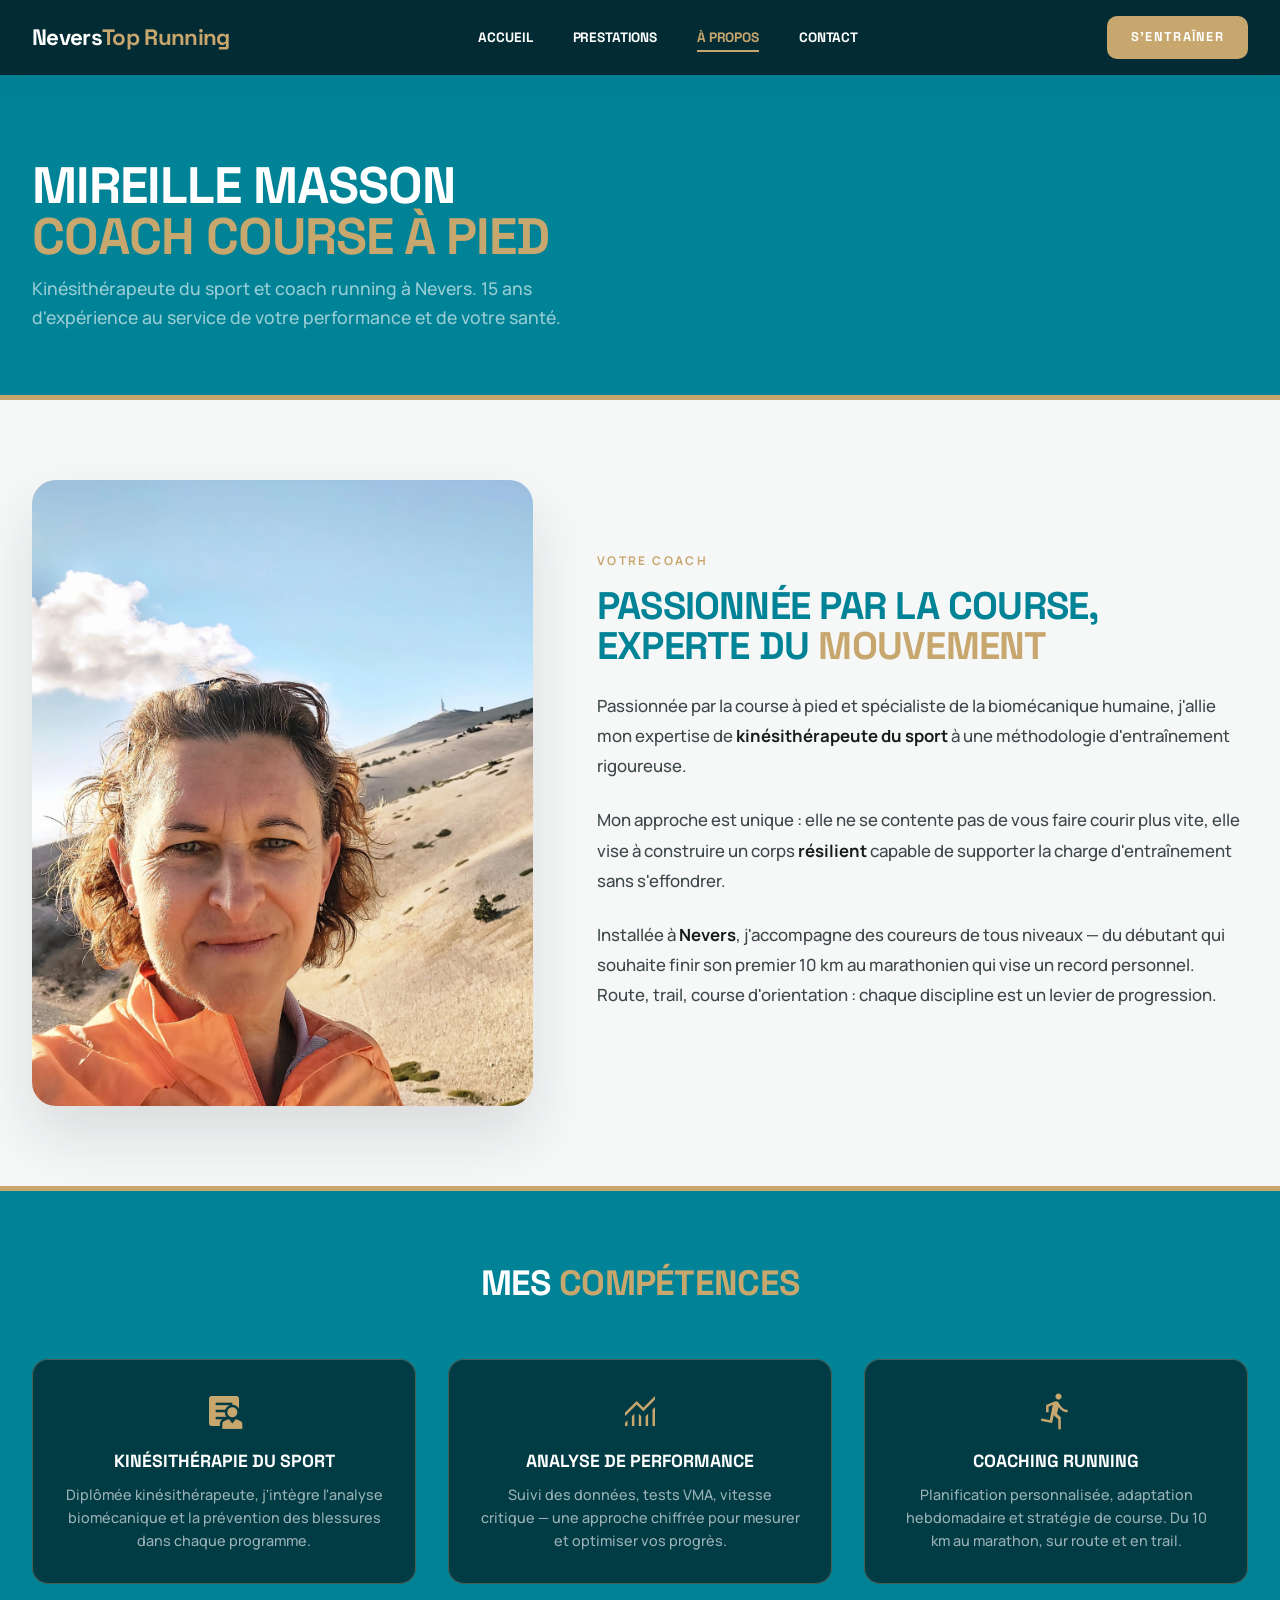
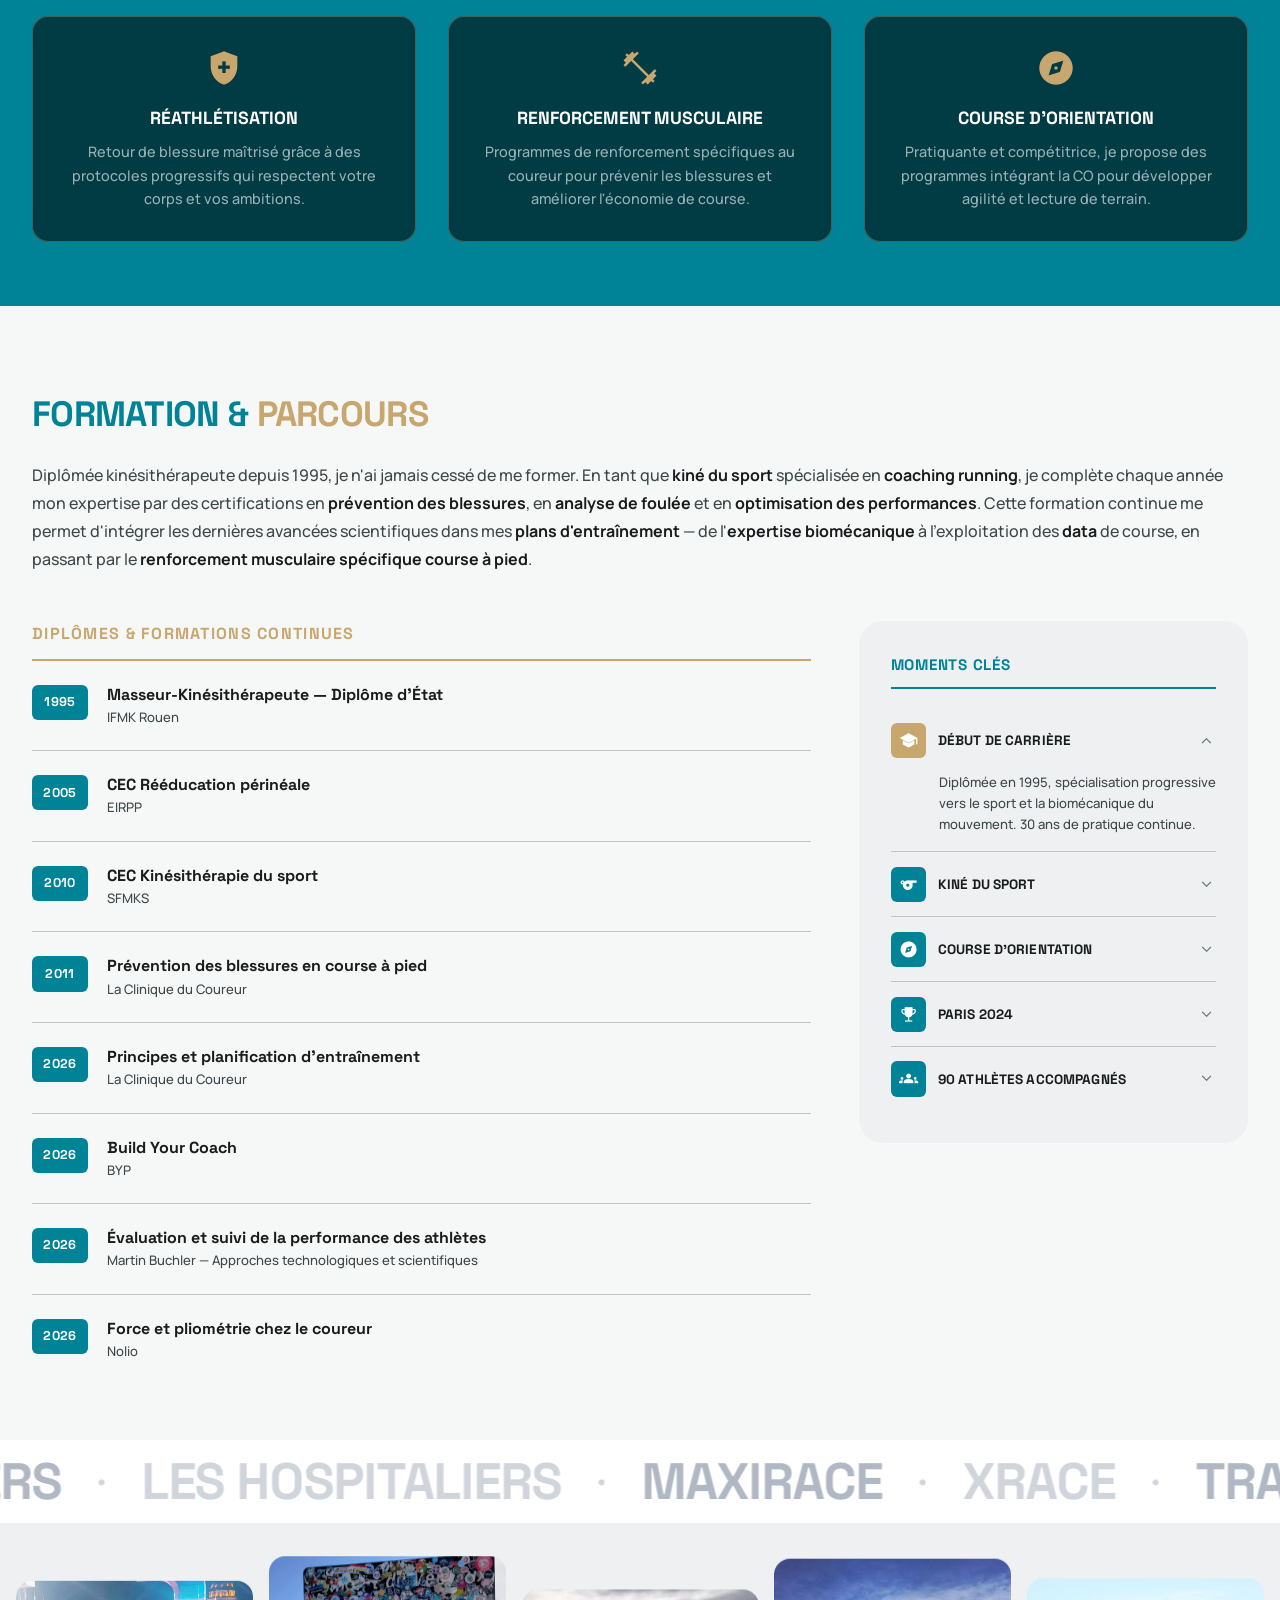
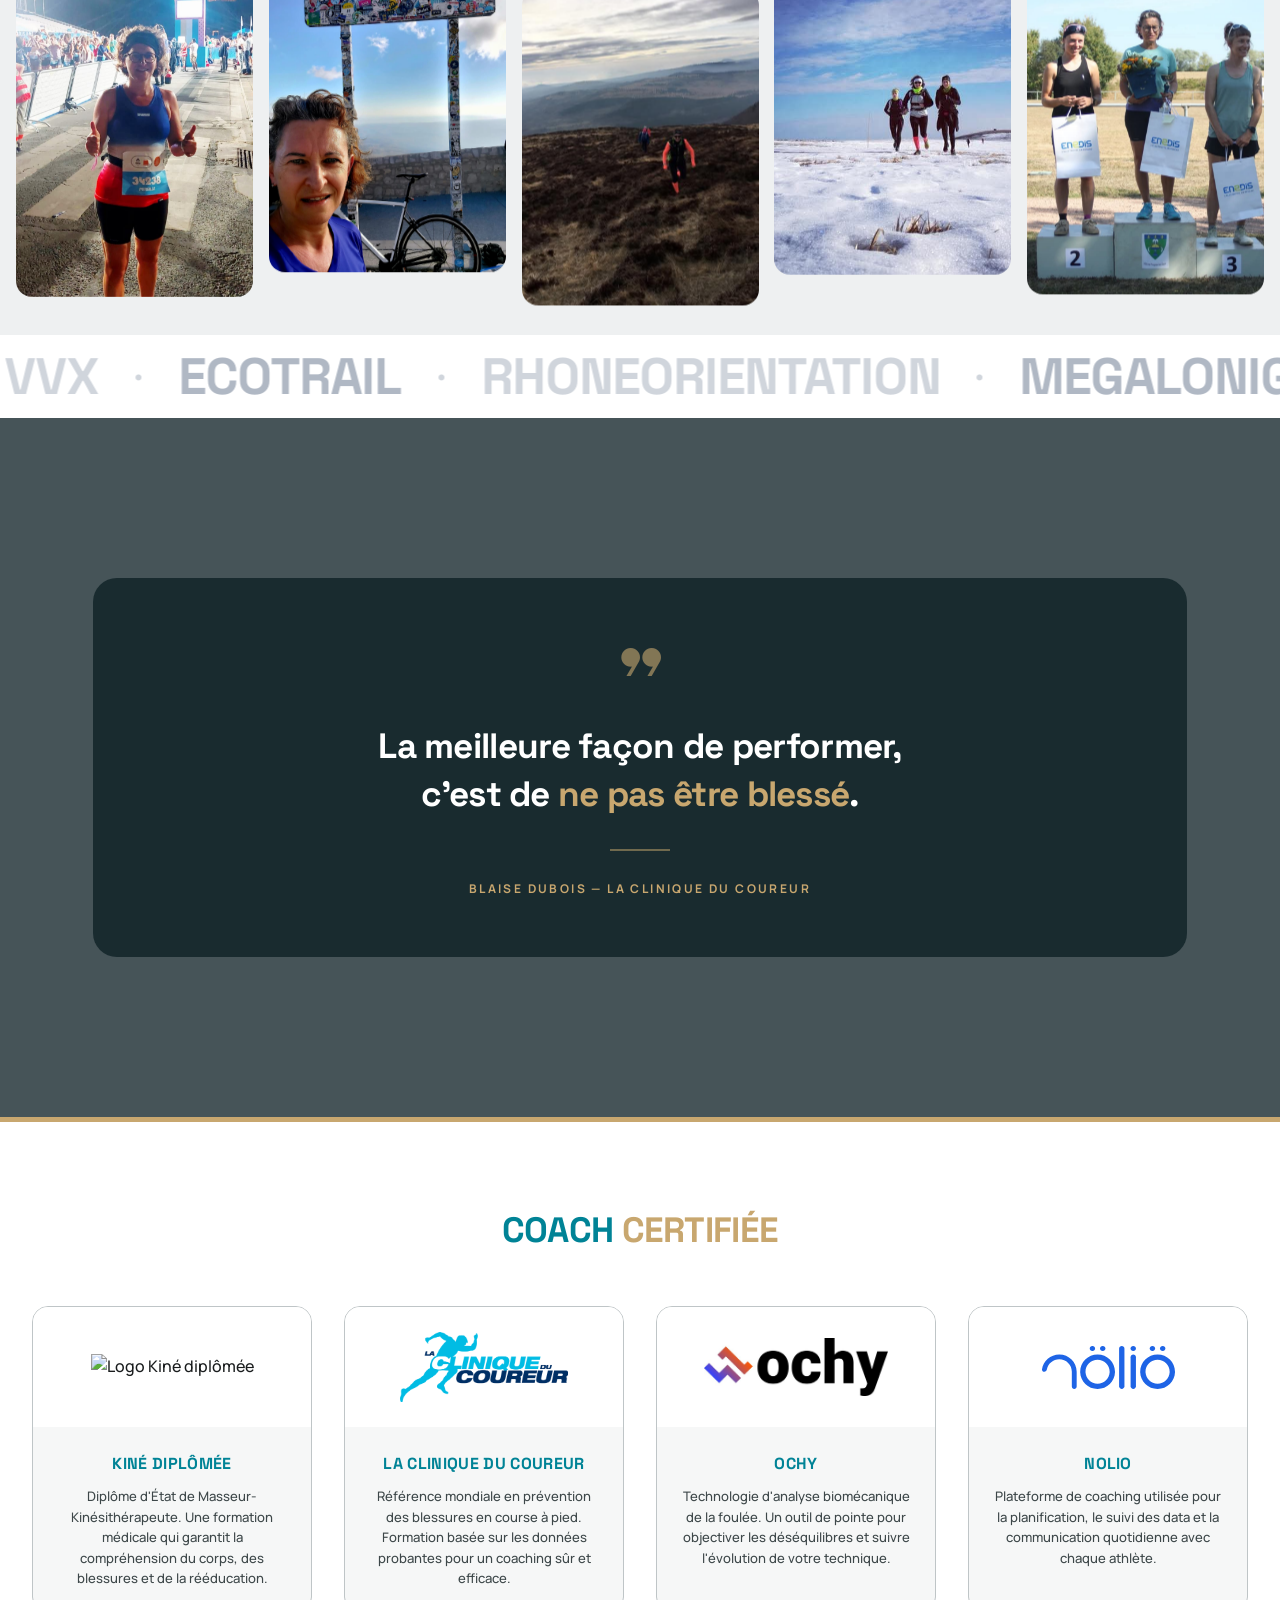
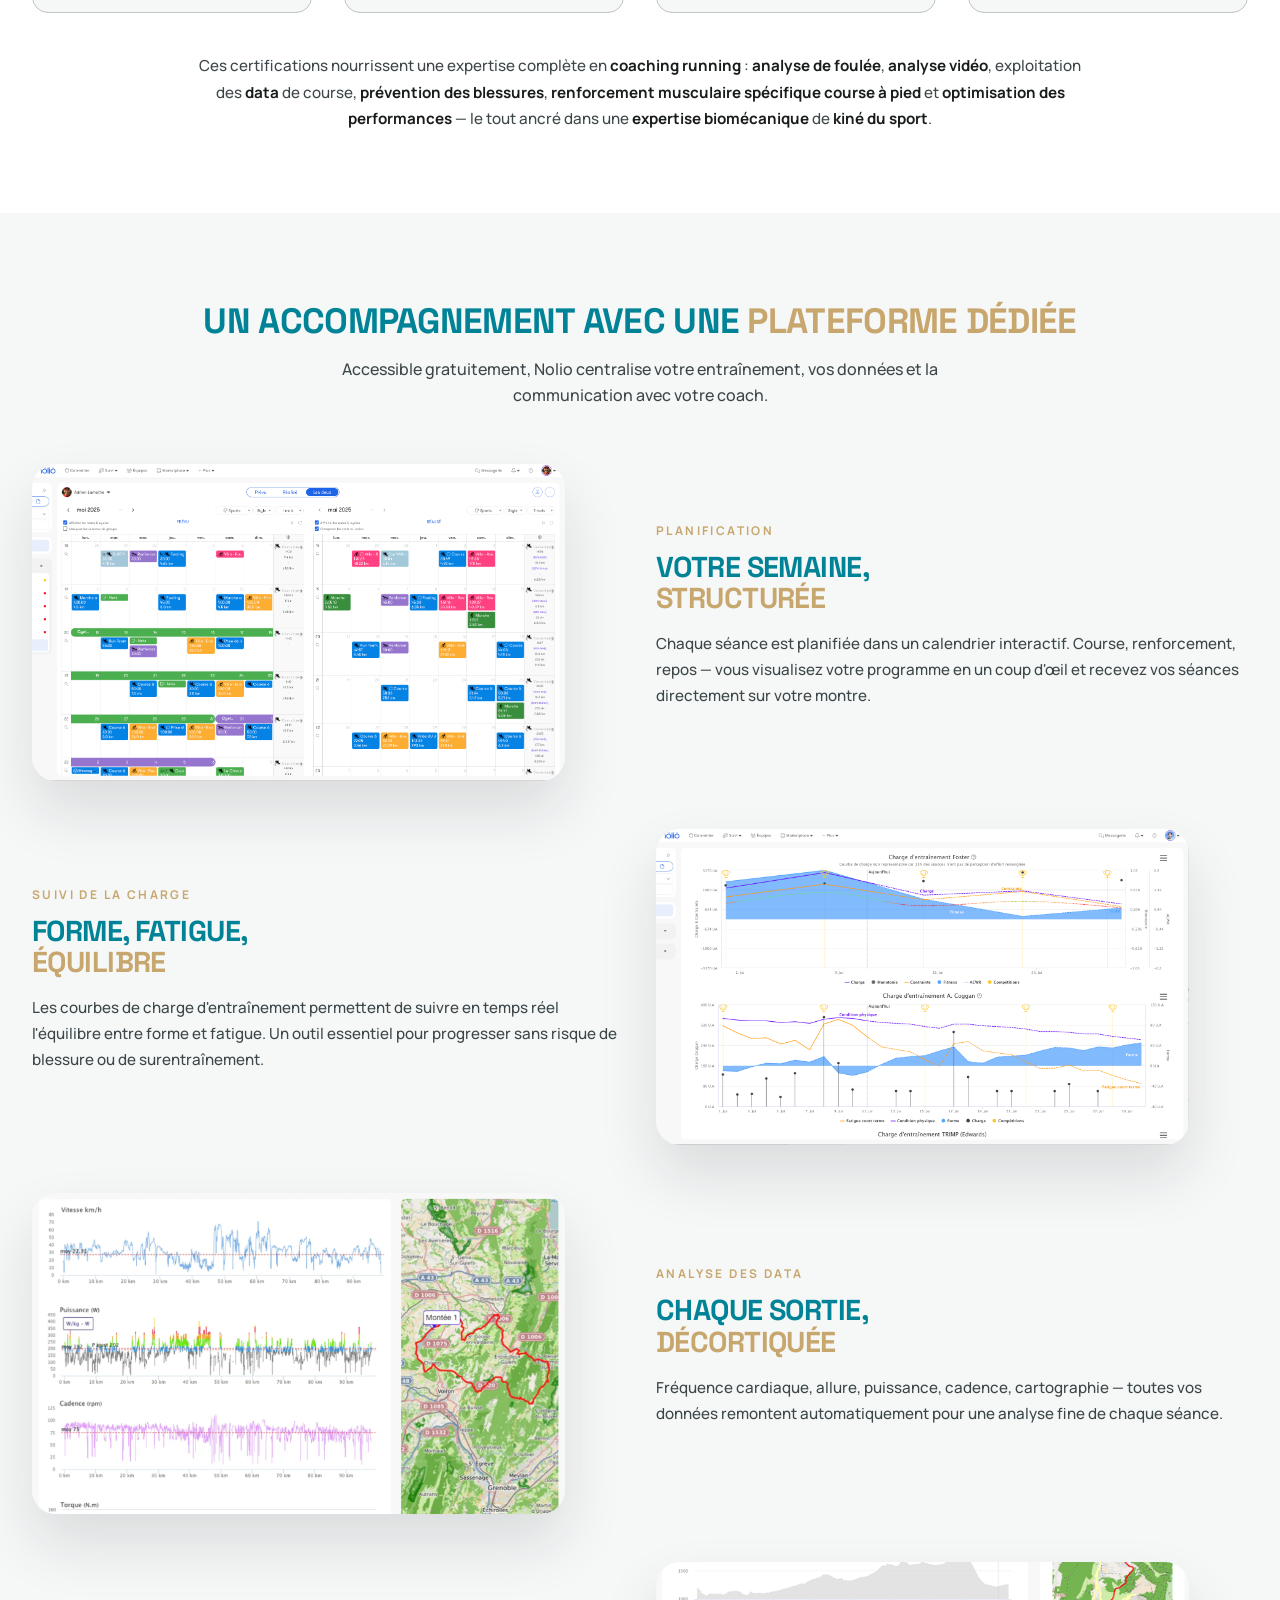
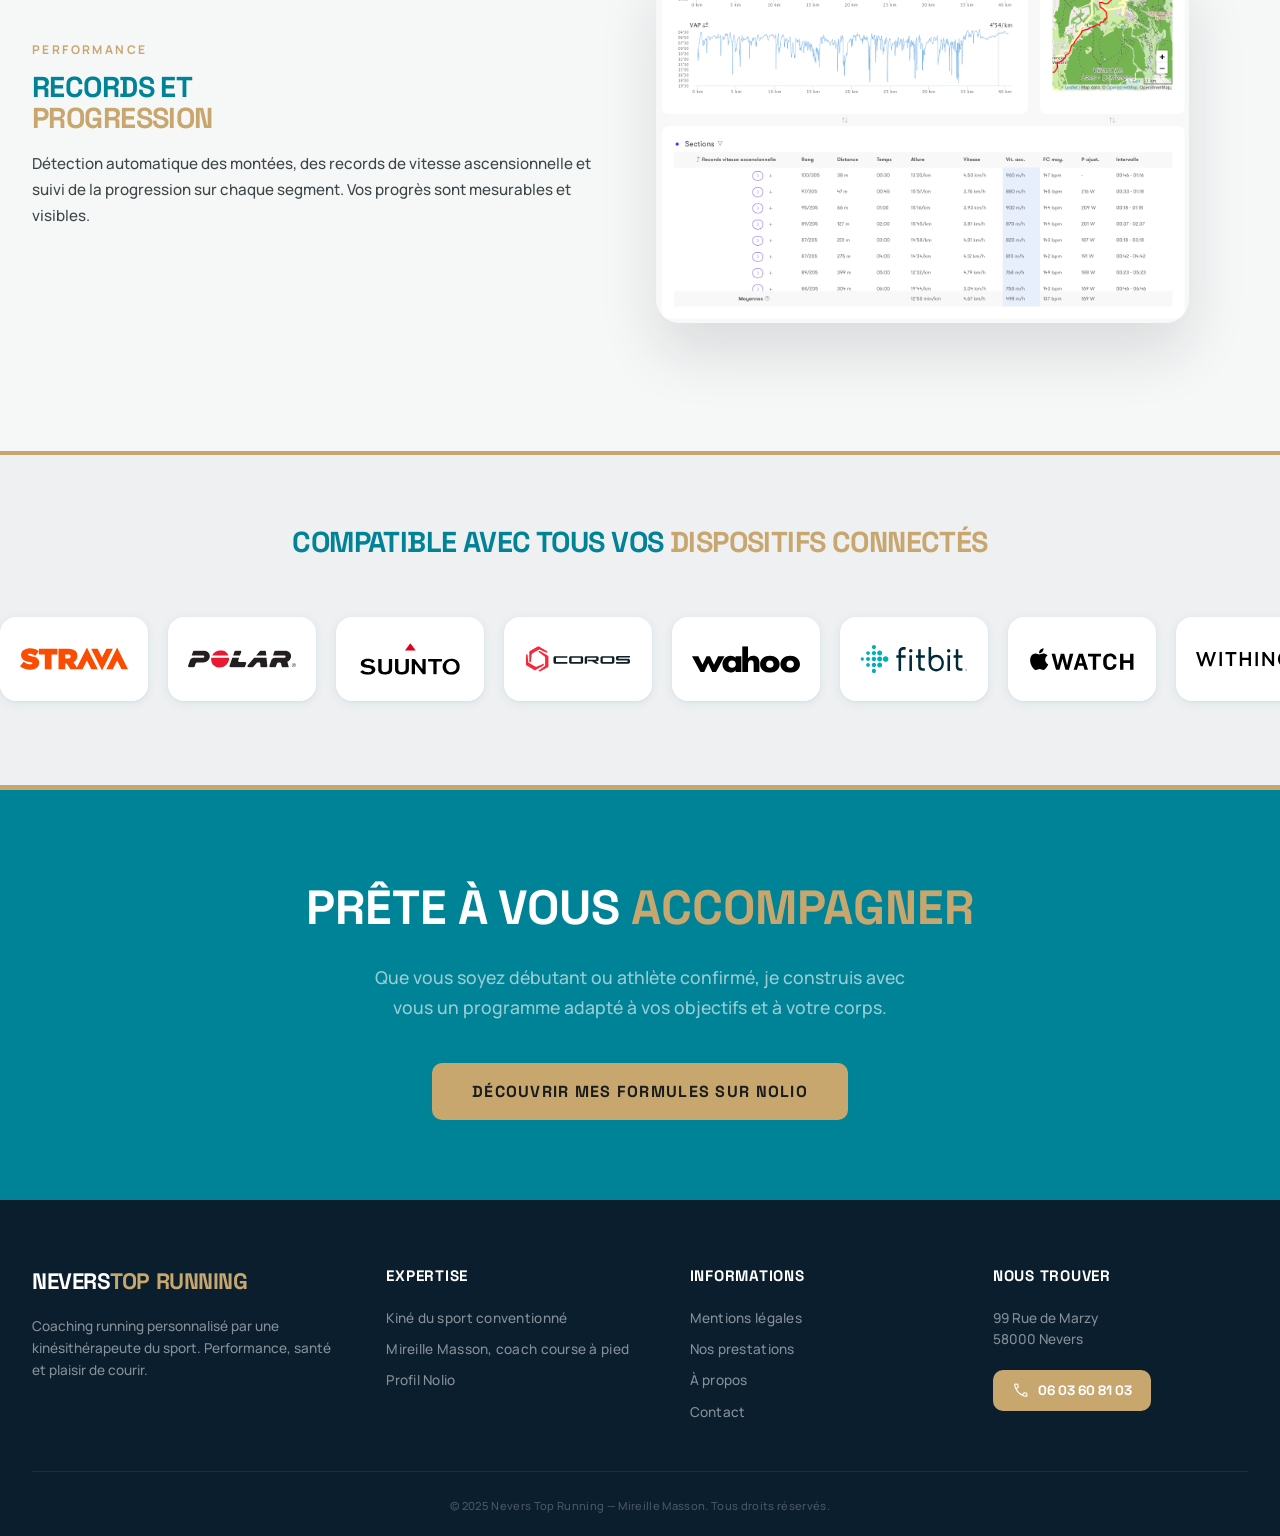
==== coach-running.html @ 87dde89a "Adding basics files & assets First commit. Adding basic files & assets" ====
<!DOCTYPE html>
<html lang="fr">

<head>
  <meta charset="utf-8">
  <meta name="viewport" content="width=device-width, initial-scale=1.0">
  <title>Mireille Masson — Coach Course à Pied & Kiné du Sport à Nevers</title>
  <meta name="description"
    content="Découvrez le parcours de Mireille Masson, kinésithérapeute du sport et coach running à Nevers. 15 ans d'expérience au service de vos objectifs.">
  <meta name="robots" content="index, follow">

  <!-- Feuilles de style -->
  <link rel="stylesheet" href="assets/css/fonts.css">
  <link rel="stylesheet" href="assets/css/main.css">
  <link rel="stylesheet" href="assets/css/coach.css">
</head>

<body>

  <!-- Nav -->
  <nav class="nav">
    <div class="nav__inner">
      <a href="index.html" class="nav__logo">Nevers<span class="nav__logo-accent">Top&nbsp;Running</span></a>
      <div class="nav__links">
        <a href="index.html" class="nav__link">Accueil</a>
        <a href="index.html#prestations" class="nav__link">Prestations</a>
        <a href="coach-running.html" class="nav__link active" style="color:var(--tertiary);">À Propos</a>
        <a href="index.html#contact" class="nav__link">Contact</a>
      </div>
      <div style="display:flex;">
        <a href="https://www.nolio.io/coach/masson.mireille40@gmail.com/" target="_blank" rel="noopener"
          class="nav__cta">S'entraîner</a>
      </div>
    </div>
  </nav>

  <!-- Page Hero -->
  <section class="page-hero">
    <div class="page-hero__bg"></div>
    <div class="container" style="position:relative;z-index:2;">
      <h1 class="page-hero__title">Mireille Masson<br><span>Coach course à pied</span></h1>
      <p class="page-hero__subtitle">Kinésithérapeute du sport et coach running à Nevers. 15 ans d'expérience au service
        de votre performance et de votre santé.</p>
    </div>
  </section>

  <!-- Coach Intro -->
  <section class="coach-intro">
    <div class="container">
      <div class="coach-intro__grid">
        <div class="coach-intro__img">
          <img src="assets/img/photos/mireille_masson.jpeg" alt="Mireille Masson, coach course à pied">
        </div>
        <div>
          <span class="coach-intro__label">Votre coach</span>
          <h2 class="coach-intro__title">Passionnée par la course,<br>experte du <span>mouvement</span></h2>
          <p class="coach-intro__text">Passionnée par la course à pied et spécialiste de la biomécanique humaine,
            j'allie mon expertise de <strong>kinésithérapeute du sport</strong> à une méthodologie d'entraînement
            rigoureuse.</p>
          <p class="coach-intro__text">Mon approche est unique : elle ne se contente pas de vous faire courir plus vite,
            elle vise à construire un corps <strong>résilient</strong> capable de supporter la charge d'entraînement
            sans s'effondrer.</p>
          <p class="coach-intro__text">Installée à <strong>Nevers</strong>, j'accompagne des coureurs de tous niveaux —
            du débutant qui souhaite finir son premier 10 km au marathonien qui vise un record personnel. Route, trail,
            course d'orientation : chaque discipline est un levier de progression.</p>
        </div>
      </div>
    </div>
  </section>

  <!-- Skills -->
  <section class="skills">
    <div class="skills__bg"></div>
    <div class="container" style="position:relative;z-index:2;">
      <h2 class="skills__title">Mes <span>compétences</span></h2>
      <div class="skills__grid">
        <div class="skill-card">
          <span class="material-symbols-outlined filled">clinical_notes</span>
          <h3 class="skill-card__title">Kinésithérapie du sport</h3>
          <p class="skill-card__desc">Diplômée kinésithérapeute, j'intègre l'analyse biomécanique et la prévention des
            blessures dans chaque programme.</p>
        </div>
        <div class="skill-card">
          <span class="material-symbols-outlined filled">monitoring</span>
          <h3 class="skill-card__title">Analyse de performance</h3>
          <p class="skill-card__desc">Suivi des données, tests VMA, vitesse critique — une approche chiffrée pour
            mesurer et optimiser vos progrès.</p>
        </div>
        <div class="skill-card">
          <span class="material-symbols-outlined filled">directions_run</span>
          <h3 class="skill-card__title">Coaching running</h3>
          <p class="skill-card__desc">Planification personnalisée, adaptation hebdomadaire et stratégie de course. Du 10
            km au marathon, sur route et en trail.</p>
        </div>
        <div class="skill-card">
          <span class="material-symbols-outlined filled">health_and_safety</span>
          <h3 class="skill-card__title">Réathlétisation</h3>
          <p class="skill-card__desc">Retour de blessure maîtrisé grâce à des protocoles progressifs qui respectent
            votre corps et vos ambitions.</p>
        </div>
        <div class="skill-card">
          <span class="material-symbols-outlined filled">fitness_center</span>
          <h3 class="skill-card__title">Renforcement musculaire</h3>
          <p class="skill-card__desc">Programmes de renforcement spécifiques au coureur pour prévenir les blessures et
            améliorer l'économie de course.</p>
        </div>
        <div class="skill-card">
          <span class="material-symbols-outlined filled">explore</span>
          <h3 class="skill-card__title">Course d'orientation</h3>
          <p class="skill-card__desc">Pratiquante et compétitrice, je propose des programmes intégrant la CO pour
            développer agilité et lecture de terrain.</p>
        </div>
      </div>
    </div>
  </section>

  <!-- Formations & Parcours -->
  <section class="formations">
    <div class="container">
      <div class="formations__header">
        <h2 class="formations__title">Formation & <span>parcours</span></h2>
        <p style="font-size:1rem;color:var(--on-surface-variant);line-height:1.75;margin-top:1.2rem;">Diplômée
          kinésithérapeute depuis 1995, je n'ai jamais cessé de me former. En tant que <strong
            style="color:var(--on-surface);">kiné du sport</strong> spécialisée en <strong
            style="color:var(--on-surface);">coaching running</strong>, je complète chaque année mon expertise par des
          certifications en <strong style="color:var(--on-surface);">prévention des blessures</strong>, en <strong
            style="color:var(--on-surface);">analyse de foulée</strong> et en <strong
            style="color:var(--on-surface);">optimisation des performances</strong>. Cette formation continue me permet
          d'intégrer les dernières avancées scientifiques dans mes <strong style="color:var(--on-surface);">plans
            d'entraînement</strong> — de l'<strong style="color:var(--on-surface);">expertise biomécanique</strong> à
          l'exploitation des <strong style="color:var(--on-surface);">data</strong> de course, en passant par le <strong
            style="color:var(--on-surface);">renforcement musculaire spécifique course à pied</strong>.</p>
      </div>
      <div class="formations__grid">
        <!-- Col gauche: Diplômes (2/3) -->
        <div>
          <h3 class="formations__col-title">Diplômes & Formations continues</h3>

          <div class="formation-item">
            <div class="formation-year">1995</div>
            <div class="formation-body">
              <h3>Masseur-Kinésithérapeute — Diplôme d'État</h3>
              <p>IFMK Rouen</p>
            </div>
          </div>

          <div class="formation-item">
            <div class="formation-year">2005</div>
            <div class="formation-body">
              <h3>CEC Rééducation périnéale</h3>
              <p>EIRPP</p>
            </div>
          </div>

          <div class="formation-item">
            <div class="formation-year">2010</div>
            <div class="formation-body">
              <h3>CEC Kinésithérapie du sport</h3>
              <p>SFMKS</p>
            </div>
          </div>

          <div class="formation-item">
            <div class="formation-year">2011</div>
            <div class="formation-body">
              <h3>Prévention des blessures en course à pied</h3>
              <p>La Clinique du Coureur</p>
            </div>
          </div>

          <div class="formation-item">
            <div class="formation-year">2026</div>
            <div class="formation-body">
              <h3>Principes et planification d'entraînement</h3>
              <p>La Clinique du Coureur</p>
            </div>
          </div>

          <div class="formation-item">
            <div class="formation-year">2026</div>
            <div class="formation-body">
              <h3>Build Your Coach</h3>
              <p>BYP</p>
            </div>
          </div>

          <div class="formation-item">
            <div class="formation-year">2026</div>
            <div class="formation-body">
              <h3>Évaluation et suivi de la performance des athlètes</h3>
              <p>Martin Buchler — Approches technologiques et scientifiques</p>
            </div>
          </div>

          <div class="formation-item">
            <div class="formation-year">2026</div>
            <div class="formation-body">
              <h3>Force et pliométrie chez le coureur</h3>
              <p>Nolio</p>
            </div>
          </div>
        </div>

        <!-- Col droite: Moments clés (1/3) -->
        <div class="moments-sidebar">
          <h3 class="moments-sidebar__title">Moments clés</h3>

          <div class="moment-item open">
            <button class="moment-header" onclick="toggleMoment(this)">
              <div class="moment-icon"><span class="material-symbols-outlined filled">school</span></div>
              <span class="moment-title">Début de carrière</span>
              <span class="material-symbols-outlined moment-arrow">expand_more</span>
            </button>
            <div class="moment-body">
              <div class="moment-body__inner">Diplômée en 1995, spécialisation progressive vers le sport et la
                biomécanique du mouvement. 30 ans de pratique continue.</div>
            </div>
          </div>

          <div class="moment-item">
            <button class="moment-header" onclick="toggleMoment(this)">
              <div class="moment-icon"><span class="material-symbols-outlined filled">sports</span></div>
              <span class="moment-title">Kiné du sport</span>
              <span class="material-symbols-outlined moment-arrow">expand_more</span>
            </button>
            <div class="moment-body">
              <div class="moment-body__inner">Spécialisation en 2010. Prise en charge de sportifs amateurs et confirmés,
                blessures et préparation physique.</div>
            </div>
          </div>

          <div class="moment-item">
            <button class="moment-header" onclick="toggleMoment(this)">
              <div class="moment-icon"><span class="material-symbols-outlined filled">explore</span></div>
              <span class="moment-title">Course d'orientation</span>
              <span class="material-symbols-outlined moment-arrow">expand_more</span>
            </button>
            <div class="moment-body">
              <div class="moment-body__inner">Compétitrice régulière en CO, une discipline qui enrichit le coaching par
                la navigation et la diversité des terrains.</div>
            </div>
          </div>

          <div class="moment-item">
            <button class="moment-header" onclick="toggleMoment(this)">
              <div class="moment-icon"><span class="material-symbols-outlined filled">emoji_events</span></div>
              <span class="moment-title">Paris 2024</span>
              <span class="material-symbols-outlined moment-arrow">expand_more</span>
            </button>
            <div class="moment-body">
              <div class="moment-body__inner">Participante au Marathon Pour Tous lors des Jeux Olympiques de Paris 2024.
                Une expérience sportive et humaine unique.</div>
            </div>
          </div>

          <div class="moment-item">
            <button class="moment-header" onclick="toggleMoment(this)">
              <div class="moment-icon"><span class="material-symbols-outlined filled">groups</span></div>
              <span class="moment-title">90 athlètes accompagnés</span>
              <span class="material-symbols-outlined moment-arrow">expand_more</span>
            </button>
            <div class="moment-body">
              <div class="moment-body__inner">Du débutant au compétiteur, sur route, trail et CO — un suivi
                individualisé via la plateforme Nolio.</div>
            </div>
          </div>
        </div>
      </div>
    </div>
  </section>

  <!-- Scroll Marquee 1 (right to left) -->
  <section class="marquee-coach">
    <div class="marquee-coach__track" id="coachMarqueeRTL">
      <span class="marquee-coach__word marquee-coach__word--a">La Solitaire des Templiers</span>
      <span class="marquee-coach__dot">•</span>
      <span class="marquee-coach__word marquee-coach__word--b">Les Hospitaliers</span>
      <span class="marquee-coach__dot">•</span>
      <span class="marquee-coach__word marquee-coach__word--a">MaxiRace</span>
      <span class="marquee-coach__dot">•</span>
      <span class="marquee-coach__word marquee-coach__word--b">Xrace</span>
      <span class="marquee-coach__dot">•</span>
      <span class="marquee-coach__word marquee-coach__word--a">Trail du Sancy</span>
      <span class="marquee-coach__dot">•</span>
      <span class="marquee-coach__word marquee-coach__word--b">Semi du Ventoux</span>
      <span class="marquee-coach__dot">•</span>
    </div>
  </section>

  <!-- Gallery strip -->
  <section class="coach-gallery-strip">
    <div class="coach-gallery-strip__row" id="coachGalleryStrip">
      <div class="coach-gallery-strip__item" data-float-speed="-0.08"><img src="" alt="Photo coaching" loading="lazy">
      </div>
      <div class="coach-gallery-strip__item" data-float-speed="0.12"><img src="" alt="Photo coaching" loading="lazy">
      </div>
      <div class="coach-gallery-strip__item" data-float-speed="-0.15"><img src="" alt="Photo coaching" loading="lazy">
      </div>
      <div class="coach-gallery-strip__item" data-float-speed="0.1"><img src="" alt="Photo coaching" loading="lazy">
      </div>
      <div class="coach-gallery-strip__item" data-float-speed="-0.06"><img src="" alt="Photo coaching" loading="lazy">
      </div>
    </div>
  </section>

  <!-- Scroll Marquee 2 (left to right) -->
  <section class="marquee-coach">
    <div class="marquee-coach__track" id="coachMarqueeLTR">
      <span class="marquee-coach__word marquee-coach__word--b">VVX</span>
      <span class="marquee-coach__dot">•</span>
      <span class="marquee-coach__word marquee-coach__word--a">Ecotrail</span>
      <span class="marquee-coach__dot">•</span>
      <span class="marquee-coach__word marquee-coach__word--b">RhoneOrientation</span>
      <span class="marquee-coach__dot">•</span>
      <span class="marquee-coach__word marquee-coach__word--a">Megalonight</span>
      <span class="marquee-coach__dot">•</span>
      <span class="marquee-coach__word marquee-coach__word--b">Noct'Orientation</span>
      <span class="marquee-coach__dot">•</span>
    </div>
  </section>

  <!-- Parallax Quote -->
  <section class="parallax-quote">
    <div class="parallax-quote__bg" id="quoteParallaxBg">
      <img src="https://i.ytimg.com/vi/ehqExYayttg/maxresdefault.jpg"
        data-todo="À remplacer : télécharger la miniature YouTube et placer dans assets/img/og/youtube-thumb.jpg"
        alt="Blaise Dubois — La Clinique du Coureur" loading="lazy">
    </div>
    <div class="parallax-quote__overlay"></div>
    <div class="parallax-quote__content">
      <span class="material-symbols-outlined parallax-quote__icon"
        style="font-variation-settings:'FILL' 1;">format_quote</span>
      <p class="parallax-quote__text">
        La meilleure façon de performer,<br>c'est de <em>ne pas être blessé</em>.
      </p>
      <div class="parallax-quote__line"></div>
      <span class="parallax-quote__author">Blaise Dubois — La Clinique du Coureur</span>
    </div>
  </section>

  <!-- Coach certifiée -->
  <section class="certifications">
    <div class="container">
      <h2 class="certifications__title">Coach <span>certifiée</span></h2>
      <div class="certifications__grid">

        <div class="cert-card">
          <div class="cert-card__logo">
            <img src="assets/img/logos/sticker-masseur-kinesitherapeute.jpg" alt="Logo Kiné diplômée">
          </div>
          <div class="cert-card__body">
            <h3 class="cert-card__name">Kiné diplômée</h3>
            <p class="cert-card__desc">Diplôme d'État de Masseur-Kinésithérapeute. Une formation médicale qui garantit
              la compréhension du corps, des blessures et de la rééducation.</p>
          </div>
        </div>

        <div class="cert-card">
          <div class="cert-card__logo">
            <img src="assets/img/logos/la-clinique-du-coureur.png" alt="Logo La Clinique du Coureur">
          </div>
          <div class="cert-card__body">
            <h3 class="cert-card__name">La Clinique du Coureur</h3>
            <p class="cert-card__desc">Référence mondiale en prévention des blessures en course à pied. Formation basée
              sur les données probantes pour un coaching sûr et efficace.</p>
          </div>
        </div>

        <div class="cert-card">
          <div class="cert-card__logo">
            <img src="assets/img/logos/ochy.jpg" alt="Logo Ochy">
          </div>
          <div class="cert-card__body">
            <h3 class="cert-card__name">Ochy</h3>
            <p class="cert-card__desc">Technologie d'analyse biomécanique de la foulée. Un outil de pointe pour
              objectiver les déséquilibres et suivre l'évolution de votre technique.</p>
          </div>
        </div>

        <div class="cert-card">
          <div class="cert-card__logo">
            <img src="assets/img/logos/nolio_logo.svg" alt="Logo Nolio">
          </div>
          <div class="cert-card__body">
            <h3 class="cert-card__name">Nolio</h3>
            <p class="cert-card__desc">Plateforme de coaching utilisée pour la planification, le suivi des data et la
              communication quotidienne avec chaque athlète.</p>
          </div>
        </div>

      </div>
      <p
        style="font-size:0.95rem;color:var(--on-surface-variant);line-height:1.75;margin-top:2.5rem;text-align:center;max-width:900px;margin-left:auto;margin-right:auto;">
        Ces certifications nourrissent une expertise complète en <strong style="color:var(--on-surface);">coaching
          running</strong> : <strong style="color:var(--on-surface);">analyse de foulée</strong>, <strong
          style="color:var(--on-surface);">analyse vidéo</strong>, exploitation des <strong
          style="color:var(--on-surface);">data</strong> de course, <strong style="color:var(--on-surface);">prévention
          des blessures</strong>, <strong style="color:var(--on-surface);">renforcement musculaire spécifique course à
          pied</strong> et <strong style="color:var(--on-surface);">optimisation des performances</strong> — le tout
        ancré dans une <strong style="color:var(--on-surface);">expertise biomécanique</strong> de <strong
          style="color:var(--on-surface);">kiné du sport</strong>.</p>
    </div>
  </section>

  <!-- Nolio Platform -->
  <section class="nolio-platform">
    <div class="nolio-platform__header">
      <h2 class="nolio-platform__title">Un accompagnement avec une <span>plateforme dédiée</span></h2>
      <p class="nolio-platform__subtitle">Accessible gratuitement, Nolio centralise votre entraînement, vos données et
        la communication avec votre coach.</p>
    </div>

    <!-- Split 1: Calendrier -->
    <div class="nolio-split">
      <div class="nolio-split__img">
        <img src="assets/img/nolio/nolio_calendar.png" alt="Calendrier Nolio" loading="lazy">
      </div>
      <div class="nolio-split__body">
        <span class="nolio-split__label">Planification</span>
        <h3 class="nolio-split__heading">Votre semaine,<br><span>structurée</span></h3>
        <p class="nolio-split__text">Chaque séance est planifiée dans un calendrier interactif. Course, renforcement,
          repos — vous visualisez votre programme en un coup d'œil et recevez vos séances directement sur votre montre.
        </p>
      </div>
    </div>

    <!-- Split 2: Charge -->
    <div class="nolio-split nolio-split--reverse">
      <div class="nolio-split__img">
        <img src="assets/img/nolio/nolio_charge.png" alt="Courbes de charge Nolio" loading="lazy">
      </div>
      <div class="nolio-split__body">
        <span class="nolio-split__label">Suivi de la charge</span>
        <h3 class="nolio-split__heading">Forme, fatigue,<br><span>équilibre</span></h3>
        <p class="nolio-split__text">Les courbes de charge d'entraînement permettent de suivre en temps réel l'équilibre
          entre forme et fatigue. Un outil essentiel pour progresser sans risque de blessure ou de surentraînement.</p>
      </div>
    </div>

    <!-- Split 3: Data -->
    <div class="nolio-split">
      <div class="nolio-split__img">
        <img src="assets/img/nolio/nolio_data.png" alt="Analyse de données Nolio" loading="lazy">
      </div>
      <div class="nolio-split__body">
        <span class="nolio-split__label">Analyse des data</span>
        <h3 class="nolio-split__heading">Chaque sortie,<br><span>décortiquée</span></h3>
        <p class="nolio-split__text">Fréquence cardiaque, allure, puissance, cadence, cartographie — toutes vos données
          remontent automatiquement pour une analyse fine de chaque séance.</p>
      </div>
    </div>

    <!-- Split 4: Sections -->
    <div class="nolio-split nolio-split--reverse">
      <div class="nolio-split__img">
        <img src="assets/img/nolio/nolio_sections.png" alt="Sections et records Nolio" loading="lazy">
      </div>
      <div class="nolio-split__body">
        <span class="nolio-split__label">Performance</span>
        <h3 class="nolio-split__heading">Records et<br><span>progression</span></h3>
        <p class="nolio-split__text">Détection automatique des montées, des records de vitesse ascensionnelle et suivi
          de la progression sur chaque segment. Vos progrès sont mesurables et visibles.</p>
      </div>
    </div>
  </section>

  <!-- Devices Carousel -->
  <section class="devices">
    <div class="container">
      <div class="devices__header">
        <h2 class="devices__title">Compatible avec tous vos <span>dispositifs connectés</span></h2>
      </div>
    </div>
    <div class="devices__track-wrapper" id="devicesWrapper">
      <div class="devices__track" id="devicesTrack">
        <div class="devices__logo"><img src="assets/img/logos/garmin.svg" alt="Garmin"></div>
        <div class="devices__logo"><img src="assets/img/logos/strava.svg" alt="Strava"></div>
        <div class="devices__logo"><img src="assets/img/logos/polar.svg" alt="Polar"></div>
        <div class="devices__logo"><img src="assets/img/logos/suunto.svg" alt="Suunto"></div>
        <div class="devices__logo"><img src="assets/img/logos/coros.svg" alt="Coros"></div>
        <div class="devices__logo"><img src="assets/img/logos/wahoo.svg" alt="Wahoo"></div>
        <div class="devices__logo"><img src="assets/img/logos/fitbit.svg" alt="Fitbit"></div>
        <div class="devices__logo"><img src="assets/img/logos/applewatch.svg" alt="Apple Watch"></div>
        <div class="devices__logo"><img src="assets/img/logos/withings.svg" alt="Withings"></div>
        <div class="devices__logo"><img src="assets/img/logos/decathlon.svg" alt="Decathlon"></div>
        <div class="devices__logo"><img src="assets/img/logos/nolio_logo.svg" alt="Nolio"></div>
      </div>
    </div>
  </section>

  <!-- CTA -->
  <section class="coach-cta">
    <div class="coach-cta__bg"></div>
    <div class="container" style="position:relative;z-index:2;">
      <h2 class="coach-cta__title">Prête à vous <span>accompagner</span></h2>
      <p class="coach-cta__text">Que vous soyez débutant ou athlète confirmé, je construis avec vous un programme adapté
        à vos objectifs et à votre corps.</p>
      <a href="https://www.nolio.io/coach/masson.mireille40@gmail.com/" target="_blank" rel="noopener"
        class="btn-primary">Découvrir mes formules sur Nolio</a>
    </div>
  </section>

  <!-- Footer -->
  <footer class="footer">
    <div class="footer__grid">
      <div>
        <span class="footer__logo">Nevers<span style="color:var(--tertiary);">Top&nbsp;Running</span></span>
        <p class="footer__tagline">Coaching running personnalisé par une kinésithérapeute du sport. Performance, santé
          et plaisir de courir.</p>
      </div>
      <div>
        <h4 class="footer__col-title">Expertise</h4>
        <div class="footer__links">
          <a href="coach-running.html" class="footer__link">Kiné du sport conventionné</a>
          <a href="coach-running.html" class="footer__link">Mireille Masson, coach course à pied</a>
          <a href="https://www.nolio.io/coach/masson.mireille40@gmail.com/" target="_blank" rel="noopener"
            class="footer__link">Profil Nolio</a>
        </div>
      </div>
      <div>
        <h4 class="footer__col-title">Informations</h4>
        <div class="footer__links">
          <a href="mentions-legales.html" class="footer__link">Mentions légales</a>
          <a href="index.html#prestations" class="footer__link">Nos prestations</a>
          <a href="index.html#apropos" class="footer__link">À propos</a>
          <a href="index.html#contact" class="footer__link">Contact</a>
        </div>
      </div>
      <div>
        <h4 class="footer__col-title">Nous trouver</h4>
        <address class="footer__address">99 Rue de Marzy<br>58000 Nevers</address>
        <a href="tel:+33603608103" class="footer__phone">
          <span class="material-symbols-outlined">phone</span> 06 03 60 81 03
        </a>
      </div>
    </div>
    <div class="footer__bottom">
      <span class="footer__copy">© 2025 Nevers Top Running — Mireille Masson. Tous droits réservés.</span>
    </div>
  </footer>

  <!-- Scripts -->
  <script src="assets/js/main.js" defer></script>
  <script src="assets/js/coach.js" defer></script>
</body>

</html>
---- assets/css/fonts.css ----
/* ============================================================
   POLICES AUTO-HÉBERGÉES — Nevers Top Running
   Générées depuis @fontsource & @material-symbols/font-400
   ============================================================ */

/* ── Manrope ── */
@font-face {
  font-family: 'Manrope';
  font-style: normal;
  font-weight: 400;
  font-display: swap;
  src: url('../fonts/manrope/manrope-latin-ext-400-normal.woff2') format('woff2');
  unicode-range: U+0100-02BA, U+02BD-02C5, U+02C7-02CC, U+02CE-02D7,
    U+02DD-02FF, U+0304, U+0308, U+0329, U+1D00-1DBF, U+1E00-1E9F,
    U+1EF2-1EFF, U+2020, U+20A0-20AB, U+20AD-20C0, U+2113, U+2C60-2C7F,
    U+A720-A7FF;
}
@font-face {
  font-family: 'Manrope';
  font-style: normal;
  font-weight: 400;
  font-display: swap;
  src: url('../fonts/manrope/manrope-latin-400-normal.woff2') format('woff2');
  unicode-range: U+0000-00FF, U+0131, U+0152-0153, U+02BB-02BC, U+02C6,
    U+02DA, U+02DC, U+0304, U+0308, U+0329, U+2000-206F, U+20AC, U+2122,
    U+2191, U+2193, U+2212, U+2215, U+FEFF, U+FFFD;
}

@font-face {
  font-family: 'Manrope';
  font-style: normal;
  font-weight: 500;
  font-display: swap;
  src: url('../fonts/manrope/manrope-latin-ext-500-normal.woff2') format('woff2');
  unicode-range: U+0100-02BA, U+02BD-02C5, U+02C7-02CC, U+02CE-02D7,
    U+02DD-02FF, U+0304, U+0308, U+0329, U+1D00-1DBF, U+1E00-1E9F,
    U+1EF2-1EFF, U+2020, U+20A0-20AB, U+20AD-20C0, U+2113, U+2C60-2C7F,
    U+A720-A7FF;
}
@font-face {
  font-family: 'Manrope';
  font-style: normal;
  font-weight: 500;
  font-display: swap;
  src: url('../fonts/manrope/manrope-latin-500-normal.woff2') format('woff2');
  unicode-range: U+0000-00FF, U+0131, U+0152-0153, U+02BB-02BC, U+02C6,
    U+02DA, U+02DC, U+0304, U+0308, U+0329, U+2000-206F, U+20AC, U+2122,
    U+2191, U+2193, U+2212, U+2215, U+FEFF, U+FFFD;
}

@font-face {
  font-family: 'Manrope';
  font-style: normal;
  font-weight: 700;
  font-display: swap;
  src: url('../fonts/manrope/manrope-latin-ext-700-normal.woff2') format('woff2');
  unicode-range: U+0100-02BA, U+02BD-02C5, U+02C7-02CC, U+02CE-02D7,
    U+02DD-02FF, U+0304, U+0308, U+0329, U+1D00-1DBF, U+1E00-1E9F,
    U+1EF2-1EFF, U+2020, U+20A0-20AB, U+20AD-20C0, U+2113, U+2C60-2C7F,
    U+A720-A7FF;
}
@font-face {
  font-family: 'Manrope';
  font-style: normal;
  font-weight: 700;
  font-display: swap;
  src: url('../fonts/manrope/manrope-latin-700-normal.woff2') format('woff2');
  unicode-range: U+0000-00FF, U+0131, U+0152-0153, U+02BB-02BC, U+02C6,
    U+02DA, U+02DC, U+0304, U+0308, U+0329, U+2000-206F, U+20AC, U+2122,
    U+2191, U+2193, U+2212, U+2215, U+FEFF, U+FFFD;
}

@font-face {
  font-family: 'Manrope';
  font-style: normal;
  font-weight: 800;
  font-display: swap;
  src: url('../fonts/manrope/manrope-latin-ext-800-normal.woff2') format('woff2');
  unicode-range: U+0100-02BA, U+02BD-02C5, U+02C7-02CC, U+02CE-02D7,
    U+02DD-02FF, U+0304, U+0308, U+0329, U+1D00-1DBF, U+1E00-1E9F,
    U+1EF2-1EFF, U+2020, U+20A0-20AB, U+20AD-20C0, U+2113, U+2C60-2C7F,
    U+A720-A7FF;
}
@font-face {
  font-family: 'Manrope';
  font-style: normal;
  font-weight: 800;
  font-display: swap;
  src: url('../fonts/manrope/manrope-latin-800-normal.woff2') format('woff2');
  unicode-range: U+0000-00FF, U+0131, U+0152-0153, U+02BB-02BC, U+02C6,
    U+02DA, U+02DC, U+0304, U+0308, U+0329, U+2000-206F, U+20AC, U+2122,
    U+2191, U+2193, U+2212, U+2215, U+FEFF, U+FFFD;
}

/* ── Space Grotesk ── */
@font-face {
  font-family: 'Space Grotesk';
  font-style: normal;
  font-weight: 400;
  font-display: swap;
  src: url('../fonts/space-grotesk/space-grotesk-latin-ext-400-normal.woff2') format('woff2');
  unicode-range: U+0100-02BA, U+02BD-02C5, U+02C7-02CC, U+02CE-02D7,
    U+02DD-02FF, U+0304, U+0308, U+0329, U+1D00-1DBF, U+1E00-1E9F,
    U+1EF2-1EFF, U+2020, U+20A0-20AB, U+20AD-20C0, U+2113, U+2C60-2C7F,
    U+A720-A7FF;
}
@font-face {
  font-family: 'Space Grotesk';
  font-style: normal;
  font-weight: 400;
  font-display: swap;
  src: url('../fonts/space-grotesk/space-grotesk-latin-400-normal.woff2') format('woff2');
  unicode-range: U+0000-00FF, U+0131, U+0152-0153, U+02BB-02BC, U+02C6,
    U+02DA, U+02DC, U+0304, U+0308, U+0329, U+2000-206F, U+20AC, U+2122,
    U+2191, U+2193, U+2212, U+2215, U+FEFF, U+FFFD;
}

@font-face {
  font-family: 'Space Grotesk';
  font-style: normal;
  font-weight: 600;
  font-display: swap;
  src: url('../fonts/space-grotesk/space-grotesk-latin-ext-600-normal.woff2') format('woff2');
  unicode-range: U+0100-02BA, U+02BD-02C5, U+02C7-02CC, U+02CE-02D7,
    U+02DD-02FF, U+0304, U+0308, U+0329, U+1D00-1DBF, U+1E00-1E9F,
    U+1EF2-1EFF, U+2020, U+20A0-20AB, U+20AD-20C0, U+2113, U+2C60-2C7F,
    U+A720-A7FF;
}
@font-face {
  font-family: 'Space Grotesk';
  font-style: normal;
  font-weight: 600;
  font-display: swap;
  src: url('../fonts/space-grotesk/space-grotesk-latin-600-normal.woff2') format('woff2');
  unicode-range: U+0000-00FF, U+0131, U+0152-0153, U+02BB-02BC, U+02C6,
    U+02DA, U+02DC, U+0304, U+0308, U+0329, U+2000-206F, U+20AC, U+2122,
    U+2191, U+2193, U+2212, U+2215, U+FEFF, U+FFFD;
}

@font-face {
  font-family: 'Space Grotesk';
  font-style: normal;
  font-weight: 700;
  font-display: swap;
  src: url('../fonts/space-grotesk/space-grotesk-latin-ext-700-normal.woff2') format('woff2') ;
  unicode-range: U+0100-02BA, U+02BD-02C5, U+02C7-02CC, U+02CE-02D7,
    U+02DD-02FF, U+0304, U+0308, U+0329, U+1D00-1DBF, U+1E00-1E9F,
    U+1EF2-1EFF, U+2020, U+20A0-20AB, U+20AD-20C0, U+2113, U+2C60-2C7F,
    U+A720-A7FF;
}
@font-face {
  font-family: 'Space Grotesk';
  font-style: normal;
  font-weight: 700;
  font-display: swap;
  src: url('../fonts/space-grotesk/space-grotesk-latin-700-normal.woff2') format('woff2');
  unicode-range: U+0000-00FF, U+0131, U+0152-0153, U+02BB-02BC, U+02C6,
    U+02DA, U+02DC, U+0304, U+0308, U+0329, U+2000-206F, U+20AC, U+2122,
    U+2191, U+2193, U+2212, U+2215, U+FEFF, U+FFFD;
}

/* ── Material Symbols Outlined (police d'icônes variable) ── */
@font-face {
  font-family: 'Material Symbols Outlined';
  font-style: normal;
  font-weight: 100 700;
  font-display: block;
  src: url('../fonts/material-symbols/material-symbols-outlined.woff2') format('woff2');
}

.material-symbols-outlined {
  font-family: 'Material Symbols Outlined';
  font-weight: normal;
  font-style: normal;
  font-size: 24px;
  line-height: 1;
  letter-spacing: normal;
  text-transform: none;
  display: inline-block;
  white-space: nowrap;
  word-wrap: normal;
  direction: ltr;
  -webkit-font-smoothing: antialiased;
  font-variation-settings: 'FILL' 0, 'wght' 400, 'GRAD' 0, 'opsz' 24;
}
---- assets/css/main.css ----
/* ============================================================
   MAIN.CSS — Styles communs — Nevers Top Running
   Design Tokens + Reset + Typographie + Nav + Footer + Composants partagés
   ============================================================ */

    /* ============================================
   DESIGN TOKENS — Kinetic Editorial
   ============================================ */
    :root {
      /* ── Primary — Teal autoritaire (#008396) ──────────────── */
      --primary: #008396;
      --primary-container: #006877;
      --on-primary: #ffffff;
      --on-primary-fixed: #001f25;
      --on-primary-fixed-variant: #005f6d;
      --on-primary-container: #a8eaf5;

      /* ── Secondary — Bleu-gris (#577d86) ───────────────────── */
      --secondary: #577d86;
      --secondary-container: #d4e8ed;
      --secondary-fixed: #b0cdd5;
      --secondary-fixed-dim: #7faab5;
      --on-secondary: #ffffff;
      --on-secondary-container: #1a3940;
      --on-secondary-fixed: #0d2328;
      --on-secondary-fixed-variant: #3a5c66;

      /* ── Tertiary — Or sourd (#C8A76F) ─────────────────────── */
      --tertiary: #C8A76F;
      --tertiary-container: #4a3200;
      --on-tertiary: #1a0f00;
      --on-tertiary-container: #C8A76F;

      /* ── Surfaces — Neutre gris (#737879) ──────────────────── */
      --surface: #f6f7f7;
      --surface-bright: #fafafa;
      --surface-dim: #c8cbcc;
      --surface-container: #e8eaeb;
      --surface-container-low: #eef0f1;
      --surface-container-high: #dddfe0;
      --surface-container-highest: #d0d3d4;
      --surface-container-lowest: #ffffff;
      --surface-variant: #DEE3E5;
      --surface-tint: #577d86;

      --on-surface: #191c1d;
      --on-surface-variant: #3d4749;
      --on-background: #191c1d;
      --background: #f6f7f7;

      --outline: #6b7779;
      --outline-variant: #bfc5c7;

      --inverse-surface: #2e3132;
      --inverse-on-surface: #eef0f1;
      --inverse-primary: #5bd3e8;

      --error: #ba1a1a;
      --error-container: #ffdad6;
      --on-error: #ffffff;
      --on-error-container: #93000a;

      /* Shadows — teinté on_background (Design doc: rgba(0,26,66,0.06)) */
      --shadow-ambient: 0px 20px 40px rgba(25, 28, 29, 0.06);
      --shadow-strong: 0px 30px 60px rgba(25, 28, 29, 0.12);

      /* Radius */
      --radius-sm: 6px;
      --radius-md: 10px;
      --radius-lg: 16px;
      --radius-xl: 24px;
      --radius-full: 9999px;
    }

    /* ============================================
   RESET & BASE
   ============================================ */
    *,
    *::before,
    *::after {
      box-sizing: border-box;
      margin: 0;
      padding: 0;
    }

    html {
      -webkit-text-size-adjust: 100%;
    }

    body {
      font-family: 'Manrope', sans-serif;
      font-weight: 500;
      color: var(--on-surface);
      background: var(--surface);
      line-height: 1.6;
      overflow-x: hidden;
      -webkit-font-smoothing: antialiased;
    }

    h1, h2, h3, h4, h5, h6 {
      color: var(--primary);
    }

    ::selection {
      background: var(--secondary-container);
      color: var(--on-secondary-container);
    }

    img {
      max-width: 100%;
      height: auto;
      display: block;
    }

    a {
      text-decoration: none;
      color: inherit;
    }

    button {
      cursor: pointer;
      border: none;
      background: none;
      font-family: inherit;
    }

    ul {
      list-style: none;
    }

    /* ============================================
   MATERIAL SYMBOLS
   ============================================ */
    .material-symbols-outlined {
      font-family: 'Material Symbols Outlined';
      font-variation-settings: 'FILL' 0, 'wght' 400, 'GRAD' 0, 'opsz' 48;
      display: inline-block;
      line-height: 1;
      text-transform: none;
      letter-spacing: normal;
      white-space: nowrap;
      direction: ltr;
    }

    .material-symbols-outlined.filled {
      font-variation-settings: 'FILL' 1, 'wght' 400, 'GRAD' 0, 'opsz' 48;
    }

    /* ============================================
   TYPOGRAPHY
   ============================================ */
    .font-headline {
      font-family: 'Space Grotesk', sans-serif;
    }

    .font-body {
      font-family: 'Manrope', sans-serif;
    }

    .text-display {
      font-family: 'Space Grotesk', sans-serif;
      font-weight: 700;
      font-size: clamp(2.8rem, 6vw, 5.5rem);
      line-height: 0.92;
      letter-spacing: -0.03em;
      text-transform: uppercase;
      color: var(--primary);
    }

    .text-headline {
      font-family: 'Space Grotesk', sans-serif;
      font-weight: 700;
      font-size: clamp(2rem, 4vw, 3.8rem);
      line-height: 0.95;
      letter-spacing: -0.02em;
      text-transform: uppercase;
      color: var(--primary);
    }


    .text-label {
      font-family: 'Manrope', sans-serif;
      font-weight: 700;
      font-size: 0.75rem;
      letter-spacing: 0.2em;
      text-transform: uppercase;
    }

    /* Titres sur fond sombre → blanc */
    .checker__cell--dark h1, .checker__cell--dark h2,
    .checker__cell--dark h3, .checker__cell--dark h4,
    .checker__cell--dark h5, .checker__cell--dark h6,
    .checker__cell--dark .text-display, .checker__cell--dark .text-headline,
    .pricing-card--featured h1, .pricing-card--featured h2,
    .pricing-card--featured h3, .pricing-card--featured h4,
    .pricing-card--featured h5, .pricing-card--featured h6,
    .pricing-card--featured .text-display, .pricing-card--featured .text-headline,
    .pricing-banner h1, .pricing-banner h2,
    .pricing-banner h3, .pricing-banner h4,
    .pricing-banner h5, .pricing-banner h6,
    .pricing-banner .text-display, .pricing-banner .text-headline,
    .parallax-quote__content h1, .parallax-quote__content h2,
    .parallax-quote__content h3, .parallax-quote__content h4,
    .parallax-quote__content h5, .parallax-quote__content h6,
    .parallax-quote__content .text-display, .parallax-quote__content .text-headline,
    .nav__mobile h1, .nav__mobile h2,
    .nav__mobile h3, .nav__mobile h4,
    .nav__mobile h5, .nav__mobile h6,
    .nav__mobile .text-display, .nav__mobile .text-headline {
      color: #ffffff;
    }

    /* ============================================
   UTILITY CLASSES
   ============================================ */
    .gold-gradient {
      background: var(--tertiary);
    }

    .container {
      width: 100%;
      max-width: 1280px;
      margin: 0 auto;
      padding: 0 2rem;
    }

    /* ============================================
   SCROLL REVEAL ANIMATIONS
   ============================================ */
    .reveal {
      opacity: 0;
      transform: translateY(40px);
      transition: opacity 0.8s cubic-bezier(0.16, 1, 0.3, 1),
        transform 0.8s cubic-bezier(0.16, 1, 0.3, 1);
    }

    .reveal.visible {
      opacity: 1;
      transform: translateY(0);
    }

    .reveal-delay-1 {
      transition-delay: 0.1s;
    }

    .reveal-delay-2 {
      transition-delay: 0.2s;
    }

    .reveal-delay-3 {
      transition-delay: 0.3s;
    }

    .reveal-delay-4 {
      transition-delay: 0.4s;
    }

    /* ============================================
   NAV
   ============================================ */
    .nav {
      position: fixed;
      top: 0;
      width: 100%;
      z-index: 100;
      background: rgba(3, 22, 27, 0.80);
      backdrop-filter: blur(12px);
      -webkit-backdrop-filter: blur(12px);
      box-shadow: 0px 4px 24px rgba(0, 131, 150, 0.10);
      transition: background 0.3s, box-shadow 0.3s;
    }

    .nav.scrolled {
      background: rgba(3, 22, 27, 0.96);
      box-shadow: 0px 6px 32px rgba(0, 131, 150, 0.16);
    }

    .nav__inner {
      display: flex;
      justify-content: space-between;
      align-items: center;
      padding: 1rem 2rem;
      max-width: 1280px;
      margin: 0 auto;
    }

    .nav__logo {
      font-family: 'Space Grotesk', sans-serif;
      font-weight: 700;
      font-size: 1.4rem;
      letter-spacing: -0.03em;
      color: #ffffff;
    }

    .nav__logo-accent {
      color: var(--tertiary);
      white-space: nowrap;
    }

    .nav__links {
      display: flex;
      gap: 2.5rem;
      align-items: center;
    }

    .nav__link {
      font-family: 'Space Grotesk', sans-serif;
      font-weight: 700;
      font-size: 0.85rem;
      text-transform: uppercase;
      letter-spacing: -0.01em;
      color: #ffffff;
      position: relative;
      transition: color 0.3s;
    }

    .nav__link::after {
      content: '';
      position: absolute;
      bottom: -4px;
      left: 0;
      width: 0;
      height: 2px;
      background: var(--tertiary);
      transition: width 0.3s;
    }

    .nav__link:hover,
    .nav__link.active {
      color: var(--tertiary);
    }

    .nav__link:hover::after,
    .nav__link.active::after {
      width: 100%;
    }

    .nav__cta {
      background: var(--tertiary);
      color: var(--on-tertiary);
      font-family: 'Space Grotesk', sans-serif;
      font-weight: 700;
      font-size: 0.8rem;
      text-transform: uppercase;
      letter-spacing: 0.1em;
      padding: 0.7rem 1.5rem;
      border-radius: var(--radius-md);
      transition: background 0.3s, transform 0.15s;
    }

    .nav__cta:hover {
      background: var(--tertiary-container);
    }

    .nav__cta:active {
      transform: scale(0.97);
    }

    /* Burger */
    .nav__burger {
      display: none;
      flex-direction: column;
      gap: 5px;
      width: 28px;
      cursor: pointer;
      z-index: 110;
    }

    .nav__burger span {
      display: block;
      width: 100%;
      height: 2px;
      background: #ffffff;
      transition: transform 0.3s, opacity 0.3s;
    }

    .nav__burger.open span:nth-child(1) {
      transform: translateY(7px) rotate(45deg);
    }

    .nav__burger.open span:nth-child(2) {
      opacity: 0;
    }

    .nav__burger.open span:nth-child(3) {
      transform: translateY(-7px) rotate(-45deg);
    }

    /* Mobile menu */
    .nav__mobile {
      position: fixed;
      top: 0;
      right: -100%;
      width: 100%;
      height: 100vh;
      height: 100dvh;
      background: var(--primary-container);
      display: flex;
      flex-direction: column;
      justify-content: center;
      align-items: center;
      gap: 2.5rem;
      transition: right 0.4s cubic-bezier(0.16, 1, 0.3, 1);
      z-index: 105;
    }

    .nav__mobile.open {
      right: 0;
    }

    .nav__mobile a {
      font-family: 'Space Grotesk', sans-serif;
      font-weight: 700;
      font-size: 2rem;
      text-transform: uppercase;
      letter-spacing: -0.02em;
      color: white;
      transition: color 0.3s;
    }

    .nav__mobile a:hover {
      color: var(--tertiary);
    }

    @media (max-width: 768px) {

      .nav__links,
      .nav__cta-wrap {
        display: none !important;
      }

      .nav__burger {
        display: flex;
      }

      .nav__burger.open span {
        background: white;
      }
    }

    /* ============================================
   BUTTONS
   ============================================ */
    .btn-primary {
      background: var(--tertiary);
      color: var(--on-surface);
      font-family: 'Space Grotesk', sans-serif;
      font-weight: 700;
      text-transform: uppercase;
      letter-spacing: 0.08em;
      padding: 1rem 2rem;
      border-radius: var(--radius-md);
      transition: transform 0.15s, filter 0.3s;
    }

    .btn-primary:hover {
      filter: brightness(1.1);
    }

    .btn-primary:active {
      transform: scale(0.97);
    }

    .btn-secondary {
      background: var(--primary);
      color: white;
      font-family: 'Space Grotesk', sans-serif;
      font-weight: 700;
      text-transform: uppercase;
      letter-spacing: 0.08em;
      padding: 1rem 2rem;
      border-radius: var(--radius-md);
      transition: background 0.3s, transform 0.15s;
    }

    .btn-secondary:hover {
      background: var(--primary-container);
    }

    .btn-secondary:active {
      transform: scale(0.97);
    }

    /* ============================================
   SCROLL MARQUEE
   ============================================ */
    .marquee {
      padding: 1rem 0;
      overflow: hidden;
      background: var(--surface);
      position: relative;
    }

    .marquee__track {
      display: flex;
      gap: 0;
      white-space: nowrap;
      will-change: transform;
    }

    .marquee__word {
      font-family: 'Space Grotesk', sans-serif;
      font-weight: 700;
      font-size: clamp(3rem, 7vw, 6rem);
      text-transform: uppercase;
      letter-spacing: -0.02em;
      line-height: 1;
      flex-shrink: 0;
      padding: 0 1.5rem;
    }

    .marquee__word--primary {
      color: var(--primary);
    }

    .marquee__word--gold {
      color: var(--tertiary);
    }

    .marquee__dot {
      flex-shrink: 0;
      display: flex;
      align-items: center;
      padding: 0 1rem;
      color: var(--outline-variant);
      font-size: clamp(1.5rem, 3vw, 2.5rem);
    }

    /* ============================================
   CTA
   ============================================ */
    .cta {
      position: relative;
      padding: 8rem 0;
      background: var(--primary);
      overflow: hidden;
      border-top: 5px solid var(--tertiary);
    }

    .cta__bg {
      position: absolute;
      inset: 0;
    }

    .cta__bg img {
      width: 100%;
      height: 100%;
      object-fit: cover;
      opacity: 0.25;
    }

    .cta__content {
      position: relative;
      z-index: 10;
      text-align: center;
    }

    .cta__title {
      color: white;
      margin-bottom: 1.5rem;
    }

    .cta__title span {
      color: var(--tertiary);
    }

    .cta__subtitle {
      color: var(--surface-variant);
      font-size: clamp(1rem, 2vw, 1.3rem);
      max-width: 640px;
      margin: 0 auto 3rem;
      line-height: 1.7;
    }

    .cta__actions {
      display: flex;
      flex-wrap: wrap;
      justify-content: center;
      gap: 1.5rem;
    }

    .cta__actions .btn-primary,
    .cta__actions .btn-outline-white {
      padding: 1.2rem 2.5rem;
      font-size: 1rem;
    }

    .btn-outline-white {
      border: 2px solid white;
      color: white;
      font-family: 'Space Grotesk', sans-serif;
      font-weight: 700;
      text-transform: uppercase;
      letter-spacing: 0.08em;
      border-radius: var(--radius-md);
      transition: background 0.3s, color 0.3s;
    }

    .btn-outline-white:hover {
      background: white;
      color: var(--primary);
    }

    /* ============================================
   FOOTER
   ============================================ */
    .footer {
      background: #0a1e2e;
      padding: 4rem 2rem 0;
    }

    .footer__grid {
      max-width: 1280px;
      margin: 0 auto;
      display: grid;
      grid-template-columns: 1.2fr 1fr 1fr 1fr;
      gap: 3rem;
      padding-bottom: 3rem;
    }

    @media (max-width: 900px) {
      .footer__grid {
        grid-template-columns: 1fr 1fr;
      }
    }

    @media (max-width: 480px) {
      .footer__grid {
        grid-template-columns: 1fr;
      }
    }

    .footer__col-title {
      font-family: 'Space Grotesk', sans-serif;
      font-weight: 700;
      font-size: 0.95rem;
      color: white;
      text-transform: uppercase;
      letter-spacing: 0.05em;
      margin-bottom: 1.2rem;
    }

    .footer__logo {
      font-family: 'Space Grotesk', sans-serif;
      font-weight: 900;
      font-size: 1.4rem;
      color: white;
      text-transform: uppercase;
      letter-spacing: -0.02em;
      display: block;
      margin-bottom: 1rem;
    }

    .footer__tagline {
      font-size: 0.85rem;
      color: rgba(255, 255, 255, 0.5);
      line-height: 1.6;
    }

    .footer__links {
      display: flex;
      flex-direction: column;
      gap: 0.6rem;
    }

    .footer__link {
      font-size: 0.85rem;
      color: rgba(255, 255, 255, 0.5);
      transition: color 0.3s;
      letter-spacing: 0.02em;
    }

    .footer__link:hover {
      color: var(--tertiary);
    }

    .footer__address {
      font-size: 0.85rem;
      color: rgba(255, 255, 255, 0.5);
      line-height: 1.6;
      font-style: normal;
      margin-bottom: 1.2rem;
    }

    .footer__phone {
      display: inline-flex;
      align-items: center;
      gap: 0.5rem;
      background: var(--tertiary);
      color: white;
      font-family: 'Space Grotesk', sans-serif;
      font-weight: 700;
      font-size: 0.85rem;
      padding: 0.6rem 1.2rem;
      border-radius: var(--radius-md);
      transition: background 0.3s, transform 0.15s;
    }

    .footer__phone:hover {
      background: #d4a00f;
    }

    .footer__phone:active {
      transform: scale(0.97);
    }

    .footer__phone .material-symbols-outlined {
      font-size: 1.1rem;
    }

    .footer__bottom {
      max-width: 1280px;
      margin: 0 auto;
      padding: 1.2rem 0;
      border-top: 1px solid rgba(255, 255, 255, 0.08);
      text-align: center;
    }

    .footer__copy {
      font-size: 0.7rem;
      color: rgba(255, 255, 255, 0.25);
      letter-spacing: 0.03em;
    }
    }

    /* ============================================
   FIXED FLOATING BUTTONS
   ============================================ */
    .fab-stack {
      position: fixed;
      bottom: 175px;
      right: 25px;
      display: flex;
      flex-direction: column;
      gap: 0.8rem;
      z-index: 90;
    }

    .fab {
      width: 3rem;
      height: 3rem;
      border-radius: var(--radius-md);
      display: flex;
      align-items: center;
      justify-content: center;
      border: 2px solid white;
      cursor: pointer;
      transition: transform 0.3s cubic-bezier(0.16, 1, 0.3, 1),
        box-shadow 0.3s, background 0.3s;
      box-shadow: 0 4px 16px rgba(0, 0, 0, 0.2);
    }

    .fab:hover {
      transform: scale(1.12);
      box-shadow: 0 6px 24px rgba(0, 0, 0, 0.3);
    }

    .fab:active {
      transform: scale(0.95);
    }

    .fab .material-symbols-outlined {
      font-size: 1.2rem;
    }

    .fab--top {
      background: var(--primary);
      color: white;
      opacity: 0;
      pointer-events: none;
      transition: transform 0.3s cubic-bezier(0.16, 1, 0.3, 1),
        box-shadow 0.3s, background 0.3s, opacity 0.3s;
    }

    .fab--top.visible {
      opacity: 1;
      pointer-events: auto;
    }

    .fab--top:hover {
      background: var(--primary-container);
    }

    .fab--nolio {
      background: var(--primary);
      color: white;
    }

    .fab--nolio:hover {
      background: var(--primary-container);
    }

    .fab--contact {
      background: var(--tertiary);
      color: white;
    }

    .fab--contact:hover {
      background: #d4a00f;
    }

    .fab--phone {
      background: #25d366;
      color: white;
      border-color: white;
    }

    .fab--phone:hover {
      background: #1fb855;
    }

    /* ============================================
   BODY LOCK (mobile menu open)
   ============================================ */
    body.menu-open {
      overflow: hidden;
    }
---- assets/css/coach.css ----
/* ============================================================
   COACH.CSS — Styles spécifiques à la page coach-running
   ============================================================ */



    *,
    *::before,
    *::after {
      box-sizing: border-box;
      margin: 0;
      padding: 0;
    }

    html {
      -webkit-text-size-adjust: 100%;
      scroll-behavior: smooth;
    }

    body {
      font-family: 'Manrope', sans-serif;
      font-weight: 500;
      color: var(--on-surface);
      background: var(--surface);
      line-height: 1.6;
      -webkit-font-smoothing: antialiased;
    }

    img {
      max-width: 100%;
      height: auto;
      display: block;
    }

    a {
      text-decoration: none;
      color: inherit;
    }

    button {
      cursor: pointer;
      border: none;
      background: none;
      font-family: inherit;
    }

    ul {
      list-style: none;
    }

    .material-symbols-outlined {
      font-family: 'Material Symbols Outlined';
      font-variation-settings: 'FILL' 0, 'wght' 400, 'GRAD' 0, 'opsz' 48;
      display: inline-block;
      line-height: 1;
      text-transform: none;
    }

    .material-symbols-outlined.filled {
      font-variation-settings: 'FILL' 1, 'wght' 400, 'GRAD' 0, 'opsz' 48;
    }

    .container {
      width: 100%;
      max-width: 1280px;
      margin: 0 auto;
      padding: 0 2rem;
    }

    /* Nav */
    .nav {
      position: fixed;
      top: 0;
      width: 100%;
      z-index: 100;
      background: rgba(3, 22, 27, 0.80);
      backdrop-filter: blur(12px);
      -webkit-backdrop-filter: blur(12px);
      box-shadow: 0px 4px 24px rgba(0, 131, 150, 0.10);
    }

    .nav__inner {
      display: flex;
      justify-content: space-between;
      align-items: center;
      padding: 1rem 2rem;
      max-width: 1280px;
      margin: 0 auto;
    }

    .nav__logo {
      font-family: 'Space Grotesk', sans-serif;
      font-weight: 700;
      font-size: 1.4rem;
      letter-spacing: -0.03em;
      color: #ffffff;
    }

    .nav__logo-accent {
      color: var(--tertiary);
      white-space: nowrap;
    }

    .nav__links {
      display: flex;
      gap: 2.5rem;
      align-items: center;
    }

    .nav__link {
      font-family: 'Space Grotesk', sans-serif;
      font-weight: 700;
      font-size: 0.85rem;
      text-transform: uppercase;
      color: #ffffff;
      transition: color 0.3s;
    }

    .nav__link:hover {
      color: var(--tertiary);
    }

    .nav__cta {
      background: var(--tertiary);
      color: var(--on-primary);
      font-family: 'Space Grotesk', sans-serif;
      font-weight: 700;
      font-size: 0.8rem;
      text-transform: uppercase;
      letter-spacing: 0.1em;
      padding: 0.7rem 1.5rem;
      border-radius: var(--radius-md);
      transition: background 0.3s;
    }

    .nav__cta:hover {
      background: var(--tertiary-container);
    }

    @media (max-width: 768px) {

      .nav__links,
      .nav__cta {
        display: none !important;
      }
    }

    /* Page Hero */
    .page-hero {
      position: relative;
      padding: 10rem 0 4rem;
      background: var(--primary);
      overflow: hidden;
      border-bottom: 5px solid var(--tertiary);
    }

    .page-hero__bg {
      position: absolute;
      inset: 0;
      background: url('https://images.unsplash.com/photo-1584415942461-a2006d774f60?q=80&w=1600&auto=format&fit=crop') center/cover no-repeat;
      opacity: 0.2;
    }

    .page-hero__title {
      font-family: 'Space Grotesk', sans-serif;
      font-weight: 700;
      font-size: clamp(2rem, 4vw, 3.5rem);
      color: white;
      text-transform: uppercase;
      letter-spacing: -0.02em;
      line-height: 1;
      margin-bottom: 0.75rem;
    }

    .page-hero__title span {
      color: var(--tertiary);
    }

    .page-hero__subtitle {
      font-size: 1.1rem;
      color: rgba(255, 255, 255, 0.6);
      max-width: 600px;
    }

    /* Coach intro */
    .coach-intro {
      padding: 5rem 0;
    }

    .coach-intro__grid {
      display: grid;
      grid-template-columns: 1fr 1.3fr;
      gap: 4rem;
      align-items: center;
    }

    @media (max-width: 768px) {
      .coach-intro__grid {
        grid-template-columns: 1fr;
      }
    }

    .coach-intro__img {
      border-radius: var(--radius-xl);
      overflow: hidden;
      box-shadow: var(--shadow-strong);
    }

    .coach-intro__img img {
      width: 100%;
      aspect-ratio: 4/5;
      object-fit: cover;
    }

    .coach-intro__label {
      font-family: 'Manrope', sans-serif;
      font-weight: 700;
      font-size: 0.75rem;
      letter-spacing: 0.2em;
      text-transform: uppercase;
      color: var(--tertiary);
      margin-bottom: 1rem;
      display: block;
    }

    .coach-intro__title {
      font-family: 'Space Grotesk', sans-serif;
      font-weight: 700;
      font-size: clamp(1.8rem, 3vw, 2.8rem);
      text-transform: uppercase;
      letter-spacing: -0.02em;
      line-height: 1.05;
      margin-bottom: 1.5rem;
    }

    .coach-intro__title span {
      color: var(--tertiary);
    }

    .coach-intro__text {
      font-size: 1.05rem;
      line-height: 1.8;
      color: var(--on-surface-variant);
      margin-bottom: 1.5rem;
    }

    .coach-intro__text strong {
      color: var(--on-surface);
    }

    /* Skills grid */
    .skills {
      padding: 4rem 0;
      background: var(--primary);
      border-top: 5px solid var(--tertiary);
      position: relative;
    }

    .skills__bg {
      position: absolute;
      inset: 0;
      background: url('../img/unsplash/photo-1744060204728-f68e434a3edf.avif') center/cover no-repeat;
      opacity: 0.18;
    }

    .skills__title {
      font-family: 'Space Grotesk', sans-serif;
      font-weight: 700;
      font-size: clamp(1.6rem, 3vw, 2.2rem);
      color: white;
      text-transform: uppercase;
      letter-spacing: -0.02em;
      margin-bottom: 3rem;
      text-align: center;
    }

    .skills__title span {
      color: var(--tertiary);
    }

    .skills__grid {
      display: grid;
      grid-template-columns: repeat(3, 1fr);
      gap: 2rem;
    }

    @media (max-width: 768px) {
      .skills__grid {
        grid-template-columns: 1fr;
      }
    }

    .skill-card {
      background: rgba(3, 22, 27, 0.65);
      backdrop-filter: blur(12px);
      -webkit-backdrop-filter: blur(12px);
      border-radius: var(--radius-lg);
      padding: 2rem;
      text-align: center;
      box-shadow: inset 0 0 0 1px rgba(200, 167, 111, 0.35);
      transition: transform 0.3s, background 0.3s, box-shadow 0.45s ease;
    }

    .skill-card:hover {
      transform: translateY(-4px);
      background: rgba(3, 22, 27, 0.80);
      box-shadow: inset 0 0 0 3px var(--tertiary);
    }

    .skill-card .material-symbols-outlined {
      font-size: 2.5rem;
      color: var(--tertiary);
      margin-bottom: 1rem;
    }

    .skill-card__title {
      font-family: 'Space Grotesk', sans-serif;
      font-weight: 700;
      font-size: 1.1rem;
      color: white;
      text-transform: uppercase;
      margin-bottom: 0.5rem;
    }

    .skill-card__desc {
      font-size: 0.9rem;
      color: rgba(255, 255, 255, 0.6);
      line-height: 1.6;
    }

    /* Parcours */
    .parcours {
      padding: 5rem 0;
    }

    .parcours__title {
      font-family: 'Space Grotesk', sans-serif;
      font-weight: 700;
      font-size: clamp(1.6rem, 3vw, 2.2rem);
      text-transform: uppercase;
      letter-spacing: -0.02em;
      margin-bottom: 3rem;
    }

    .parcours__title span {
      color: var(--tertiary);
    }

    .parcours__timeline {
      display: flex;
      flex-direction: column;
      gap: 2rem;
    }

    .parcours__item {
      display: flex;
      gap: 1.5rem;
      align-items: flex-start;
    }

    .parcours__dot {
      flex-shrink: 0;
      width: 3rem;
      height: 3rem;
      background: var(--tertiary);
      border-radius: var(--radius-md);
      display: flex;
      align-items: center;
      justify-content: center;
      color: white;
      font-family: 'Space Grotesk', sans-serif;
      font-weight: 900;
      font-size: 0.9rem;
    }

    .parcours__content h3 {
      font-family: 'Space Grotesk', sans-serif;
      font-weight: 700;
      font-size: 1.1rem;
      text-transform: uppercase;
      margin-bottom: 0.3rem;
    }

    .parcours__content p {
      font-size: 0.95rem;
      color: var(--on-surface-variant);
      line-height: 1.6;
    }

    /* Parallax Quote */
    .parallax-quote {
      position: relative;
      padding: 10rem 2rem;
      overflow: hidden;
      display: flex;
      align-items: center;
      justify-content: center;
    }

    .parallax-quote__bg {
      position: absolute;
      left: 0;
      right: 0;
      top: -30%;
      height: 160%;
    }

    .parallax-quote__bg img {
      width: 100%;
      height: 100%;
      object-fit: cover;
      will-change: transform;
    }

    .parallax-quote__overlay {
      position: absolute;
      inset: 0;
      background: rgba(3, 22, 27, 0.72);
    }

    .parallax-quote__content {
      position: relative;
      z-index: 2;
      max-width: 1100px;
      width: 90%;
      text-align: center;
      background: rgba(3, 22, 27, 0.65);
      padding: 3.5rem;
      border-radius: var(--radius-xl);
      backdrop-filter: blur(12px);
      -webkit-backdrop-filter: blur(12px);
    }

    .parallax-quote__icon {
      color: var(--tertiary);
      font-size: 3.5rem;
      margin-bottom: 2rem;
      opacity: 0.6;
    }

    .parallax-quote__text {
      font-family: 'Space Grotesk', sans-serif;
      font-weight: 700;
      font-size: clamp(1.3rem, 3vw, 2.2rem);
      color: white;
      line-height: 1.35;
      letter-spacing: -0.02em;
      margin-bottom: 2rem;
    }

    .parallax-quote__text em {
      font-style: normal;
      color: var(--tertiary);
    }

    .parallax-quote__line {
      width: 60px;
      height: 2px;
      background: var(--tertiary);
      margin: 0 auto 1.5rem;
      opacity: 0.5;
    }

    .parallax-quote__author {
      color: var(--tertiary);
      margin-top: 0.25rem;
      font-family: 'Manrope', sans-serif;
      font-weight: 700;
      font-size: 0.75rem;
      letter-spacing: 0.2em;
      text-transform: uppercase;
    }

    /* Certifications */
    .certifications {
      padding: 5rem 0;
      background: white;
      border-top: 5px solid var(--tertiary);
    }

    .certifications__title {
      font-family: 'Space Grotesk', sans-serif;
      font-weight: 700;
      font-size: clamp(1.6rem, 3vw, 2.2rem);
      color: var(--primary);
      text-transform: uppercase;
      letter-spacing: -0.02em;
      margin-bottom: 3rem;
      text-align: center;
    }

    .certifications__title span {
      color: var(--tertiary);
    }

    .certifications__grid {
      display: grid;
      grid-template-columns: repeat(4, 1fr);
      gap: 2rem;
    }

    @media (max-width: 900px) {
      .certifications__grid {
        grid-template-columns: repeat(2, 1fr);
      }
    }

    @media (max-width: 480px) {
      .certifications__grid {
        grid-template-columns: 1fr;
      }
    }

    .cert-card {
      background: var(--surface);
      border-radius: var(--radius-lg);
      overflow: hidden;
      text-align: center;
      border: 1px solid var(--outline-variant);
      transition: transform 0.3s cubic-bezier(0.16, 1, 0.3, 1), box-shadow 0.3s;
    }

    .cert-card:hover {
      transform: translateY(-6px);
      box-shadow: var(--shadow-strong);
    }

    .cert-card__logo {
      width: 100%;
      height: 120px;
      display: flex;
      align-items: center;
      justify-content: center;
      background: white;
      padding: 1.5rem;
    }

    .cert-card__logo img {
      max-height: 70px;
      max-width: 80%;
      object-fit: contain;
      transition: transform 0.4s cubic-bezier(0.16, 1, 0.3, 1);
    }

    .cert-card:hover .cert-card__logo img {
      transform: scale(1.15);
    }

    .cert-card__body {
      padding: 1.5rem;
    }

    .cert-card__name {
      font-family: 'Space Grotesk', sans-serif;
      font-weight: 700;
      font-size: 1rem;
      color: var(--primary);
      text-transform: uppercase;
      letter-spacing: 0.02em;
      margin-bottom: 0.6rem;
    }

    .cert-card__desc {
      font-size: 0.82rem;
      color: var(--on-surface-variant);
      line-height: 1.55;
    }

    /* Scroll Marquee (coach page - grey on white) */
    .marquee-coach {
      padding: 1rem 0;
      overflow: hidden;
      background: white;
    }

    .marquee-coach__track {
      display: flex;
      gap: 0;
      white-space: nowrap;
      will-change: transform;
    }

    .marquee-coach__word {
      font-family: 'Space Grotesk', sans-serif;
      font-weight: 700;
      font-size: clamp(2rem, 4vw, 3.5rem);
      text-transform: uppercase;
      letter-spacing: -0.02em;
      line-height: 1;
      flex-shrink: 0;
      padding: 0 1.2rem;
    }

    .marquee-coach__word--a {
      color: #b0b8c4;
    }

    .marquee-coach__word--b {
      color: #d0d5dc;
    }

    .marquee-coach__dot {
      flex-shrink: 0;
      display: flex;
      align-items: center;
      padding: 0 0.8rem;
      color: #d0d5dc;
      font-size: clamp(1rem, 2vw, 1.5rem);
    }

    /* Gallery strip */
    .coach-gallery-strip {
      padding: 3rem 0;
      background: var(--surface-container-low);
      overflow: hidden;
    }

    .coach-gallery-strip__row {
      display: flex;
      gap: 1rem;
      padding: 0 1rem;
    }

    .coach-gallery-strip__item {
      flex: 0 0 calc(20% - 0.8rem);
      border-radius: var(--radius-lg);
      overflow: hidden;
      aspect-ratio: 3/4;
      will-change: transform;
      transition: transform 0.5s ease;
    }

    @media (max-width: 768px) {
      .coach-gallery-strip__item {
        flex: 0 0 calc(40% - 0.5rem);
      }
    }

    .coach-gallery-strip__item img {
      width: 100%;
      height: 100%;
      object-fit: cover;
      transition: transform 0.5s ease;
    }

    .coach-gallery-strip__item:hover img {
      transform: scale(1.08);
    }

    /* Nolio Platform section (split style) */
    .nolio-platform {
      padding: 5rem 0;
      background: var(--surface);
    }

    .nolio-platform__header {
      text-align: center;
      margin-bottom: 3.5rem;
    }

    .nolio-platform__title {
      font-family: 'Space Grotesk', sans-serif;
      font-weight: 700;
      font-size: clamp(1.6rem, 3vw, 2.2rem);
      color: var(--primary);
      text-transform: uppercase;
      letter-spacing: -0.02em;
    }

    .nolio-platform__title span {
      color: var(--tertiary);
    }

    .nolio-platform__subtitle {
      font-size: 1rem;
      color: var(--on-surface-variant);
      margin-top: 0.5rem;
      max-width: 700px;
      margin-left: auto;
      margin-right: auto;
    }

    .nolio-split {
      display: grid;
      grid-template-columns: 1fr 1fr;
      gap: 2rem;
      align-items: center;
      max-width: 1280px;
      margin: 0 auto 3rem;
      padding: 0 2rem;
    }

    @media (max-width: 768px) {
      .nolio-split {
        grid-template-columns: 1fr;
      }
    }

    .nolio-split--reverse .nolio-split__img {
      order: 2;
    }

    .nolio-split--reverse .nolio-split__body {
      order: 1;
    }

    @media (max-width: 768px) {
      .nolio-split--reverse .nolio-split__img {
        order: -1;
      }

      .nolio-split--reverse .nolio-split__body {
        order: 0;
      }
    }

    .nolio-split__img {
      width: 90%;
      border-radius: var(--radius-xl);
      overflow: hidden;
      box-shadow: var(--shadow-strong);
    }

    .nolio-split__img img {
      width: 100%;
      display: block;
    }

    .nolio-split__body {
      padding: 1rem 0;
    }

    .nolio-split__label {
      font-family: 'Manrope', sans-serif;
      font-weight: 700;
      font-size: 0.75rem;
      letter-spacing: 0.2em;
      text-transform: uppercase;
      color: var(--tertiary);
      margin-bottom: 0.75rem;
      display: block;
    }

    .nolio-split__heading {
      font-family: 'Space Grotesk', sans-serif;
      font-weight: 700;
      font-size: clamp(1.3rem, 2.5vw, 1.8rem);
      text-transform: uppercase;
      letter-spacing: -0.02em;
      line-height: 1.1;
      margin-bottom: 1rem;
    }

    .nolio-split__heading span {
      color: var(--tertiary);
    }

    .nolio-split__text {
      font-size: 0.95rem;
      color: var(--on-surface-variant);
      line-height: 1.7;
      margin-bottom: 1rem;
    }

    /* Devices Carousel */
    .devices {
      padding: 4rem 0;
      background: var(--surface-container-low);
      border-top: 4px solid var(--tertiary);
    }

    .devices__header {
      text-align: center;
      margin-bottom: 2.5rem;
    }

    .devices__title {
      font-family: 'Space Grotesk', sans-serif;
      font-weight: 700;
      font-size: clamp(1.4rem, 2.5vw, 1.8rem);
      color: var(--primary);
      text-transform: uppercase;
      letter-spacing: -0.02em;
    }

    .devices__title span {
      color: var(--tertiary);
    }

    .devices__track-wrapper {
      overflow-x: clip;    /* masque le débordement horizontal du carousel */
      overflow-y: visible; /* laisse le zoom déborder verticalement */
      padding: 0.75rem 0 1.25rem;
    }

    .devices__track {
      display: flex;
      gap: 1.25rem;
      /* transform géré par JS — pas d'animation CSS */
      will-change: transform;
    }

    .devices__logo {
      flex-shrink: 0;
      width: 148px;
      height: 84px;
      background: #ffffff;
      border-radius: 16px;
      padding: 1.1rem 1.4rem;
      display: flex;
      align-items: center;
      justify-content: center;
      box-shadow: 0 2px 10px rgba(0, 131, 150, 0.09), 0 1px 3px rgba(0,0,0,0.05);
      transition: box-shadow 0.28s ease, transform 0.28s cubic-bezier(0.34, 1.56, 0.64, 1);
      position: relative;
      z-index: 0;
    }

    .devices__logo:hover {
      box-shadow: 0 8px 24px rgba(0, 131, 150, 0.18), 0 2px 8px rgba(0,0,0,0.08);
      transform: scale(1.12);
      z-index: 10;
    }

    .devices__logo img {
      max-height: 44px;
      max-width: 108px;
      width: auto;
      height: auto;
      object-fit: contain;
      pointer-events: none;
    }

    /* Follow Us */
    .follow-section {
      position: relative;
      background: var(--tertiary);
      padding: 5rem 2rem;
      overflow: hidden;
      min-height: 420px;
      display: flex;
      align-items: center;
    }

    .follow-section__text {
      position: absolute;
      left: 0;
      width: 100%;
      top: 50%;
      transform: translateY(-50%);
      font-family: 'Space Grotesk', sans-serif;
      font-weight: 900;
      font-size: 19.5vw;
      line-height: 0.88;
      text-transform: uppercase;
      letter-spacing: -0.04em;
      white-space: nowrap;
      padding: 0 1vw;
      z-index: 1;
      pointer-events: none;
    }

    .follow-section__text-fill,
    .follow-section__text-outline {
      display: inline;
    }

    .follow-section__text-fill {
      color: white;
    }

    .follow-section__text-outline {
      -webkit-text-stroke: 2px white;
      color: transparent;
    }

    .follow-section__img {
      position: absolute;
      right: 6%;
      top: 50%;
      transform: translateY(-50%);
      width: 300px;
      border-radius: var(--radius-xl);
      overflow: hidden;
      box-shadow: 0 24px 64px rgba(0, 0, 0, 0.4);
      z-index: 3;
    }

    .follow-section__img img {
      width: 100%;
      display: block;
      border-radius: var(--radius-xl);
    }

    @media (max-width: 768px) {
      .follow-section__img {
        width: 160px;
        right: 3%;
      }
    }

    .follow-section__social {
      position: relative;
      z-index: 3;
      margin-top: auto;
      align-self: flex-end;
      padding: 2rem;
    }

    .follow-section__social-label {
      font-size: 0.85rem;
      color: rgba(255, 255, 255, 0.7);
      margin-bottom: 0.75rem;
    }

    .follow-section__icons {
      display: flex;
      gap: 1rem;
    }

    .follow-section__icon {
      width: 2.5rem;
      height: 2.5rem;
      border-radius: var(--radius-sm);
      background: rgba(255, 255, 255, 0.2);
      display: flex;
      align-items: center;
      justify-content: center;
      color: white;
      transition: background 0.3s, transform 0.2s;
    }

    .follow-section__icon:hover {
      background: white;
      color: var(--tertiary);
      transform: scale(1.1);
    }

    .follow-section__icon .material-symbols-outlined {
      font-size: 1.3rem;
    }

    /* CTA */
    .coach-cta {
      padding: 5rem 0;
      background: var(--primary);
      text-align: center;
      border-top: 5px solid var(--tertiary);
      position: relative;
    }

    .coach-cta__bg {
      position: absolute;
      inset: 0;
      background: url('https://images.unsplash.com/photo-1596727362302-b8d891c42ab8?q=80&w=1600&auto=format&fit=crop') center/cover no-repeat;
      opacity: 0.12;
    }

    .coach-cta__title {
      font-family: 'Space Grotesk', sans-serif;
      font-weight: 700;
      font-size: clamp(1.8rem, 4vw, 3rem);
      color: white;
      text-transform: uppercase;
      margin-bottom: 1rem;
    }

    .coach-cta__title span {
      color: var(--tertiary);
    }

    .coach-cta__text {
      font-size: 1.1rem;
      color: rgba(255, 255, 255, 0.6);
      max-width: 550px;
      margin: 0 auto 2.5rem;
      line-height: 1.7;
    }

    .btn-primary {
      background: var(--tertiary);
      color: var(--on-surface);
      font-family: 'Space Grotesk', sans-serif;
      font-weight: 700;
      text-transform: uppercase;
      letter-spacing: 0.08em;
      padding: 1rem 2.5rem;
      border-radius: var(--radius-md);
      display: inline-block;
      transition: filter 0.3s, transform 0.15s;
    }

    .btn-primary:hover {
      filter: brightness(1.1);
    }

    .btn-primary:active {
      transform: scale(0.97);
    }

    /* Formations & Parcours */
    .formations {
      padding: 5rem 0;
      background: var(--surface);
    }

    .formations__header {
      margin-bottom: 3rem;
    }

    .formations__title {
      font-family: 'Space Grotesk', sans-serif;
      font-weight: 700;
      font-size: clamp(1.6rem, 3vw, 2.2rem);
      color: var(--primary);
      text-transform: uppercase;
      letter-spacing: -0.02em;
    }

    .formations__title span {
      color: var(--tertiary);
    }

    .formations__grid {
      display: grid;
      grid-template-columns: 2fr 1fr;
      gap: 3rem;
      align-items: flex-start;
    }

    @media (max-width: 768px) {
      .formations__grid {
        grid-template-columns: 1fr;
      }
    }

    /* Left column: timeline */
    .formations__col-title {
      font-family: 'Space Grotesk', sans-serif;
      font-weight: 700;
      font-size: 1rem;
      color: var(--tertiary);
      text-transform: uppercase;
      letter-spacing: 0.08em;
      margin-bottom: 1.5rem;
      padding-bottom: 0.75rem;
      border-bottom: 2px solid var(--tertiary);
    }

    .formation-item {
      display: flex;
      gap: 1.2rem;
      align-items: flex-start;
      margin-bottom: 1.5rem;
      padding-bottom: 1.5rem;
      border-bottom: 1px solid var(--outline-variant);
    }

    .formation-item:last-child {
      border-bottom: none;
      margin-bottom: 0;
      padding-bottom: 0;
    }

    .formation-year {
      flex-shrink: 0;
      min-width: 3.5rem;
      height: 2.2rem;
      display: flex;
      align-items: center;
      justify-content: center;
      background: var(--primary);
      border-radius: var(--radius-sm);
      font-family: 'Space Grotesk', sans-serif;
      font-weight: 900;
      font-size: 0.8rem;
      color: white;
      letter-spacing: 0.02em;
      padding: 0 0.6rem;
    }

    .formation-body h3 {
      font-family: 'Space Grotesk', sans-serif;
      font-weight: 700;
      font-size: 1rem;
      color: var(--on-surface);
      line-height: 1.3;
      margin-bottom: 0.15rem;
    }

    .formation-body p {
      font-size: 0.82rem;
      color: var(--on-surface-variant);
      line-height: 1.4;
    }

    /* Right column: moments clés sidebar */
    .moments-sidebar {
      background: var(--surface-container-low);
      border-radius: var(--radius-xl);
      padding: 2rem;
      position: sticky;
      top: 6rem;
    }

    .moments-sidebar__title {
      font-family: 'Space Grotesk', sans-serif;
      font-weight: 700;
      font-size: 0.95rem;
      color: var(--primary);
      text-transform: uppercase;
      letter-spacing: 0.05em;
      margin-bottom: 1.2rem;
      padding-bottom: 0.6rem;
      border-bottom: 2px solid var(--primary);
    }

    .moment-item {
      border-bottom: 1px solid var(--outline-variant);
    }

    .moment-item:last-child {
      border-bottom: none;
    }

    .moment-header {
      display: flex;
      align-items: center;
      gap: 0.75rem;
      padding: 0.9rem 0;
      cursor: pointer;
      transition: color 0.2s;
      width: 100%;
      text-align: left;
      font-family: inherit;
    }

    .moment-header:hover {
      color: var(--primary);
    }

    .moment-icon {
      flex-shrink: 0;
      width: 2.2rem;
      height: 2.2rem;
      display: flex;
      align-items: center;
      justify-content: center;
      background: var(--primary);
      border-radius: var(--radius-sm);
      color: white;
      transition: background 0.3s;
    }

    .moment-item.open .moment-icon {
      background: var(--tertiary);
    }

    .moment-icon .material-symbols-outlined {
      font-size: 1.2rem;
    }

    .moment-title {
      font-family: 'Space Grotesk', sans-serif;
      font-weight: 700;
      font-size: 0.85rem;
      color: var(--on-surface);
      text-transform: uppercase;
      letter-spacing: 0.01em;
      flex: 1;
    }

    .moment-arrow {
      flex-shrink: 0;
      color: var(--outline);
      font-size: 1.2rem;
      transition: transform 0.3s;
    }

    .moment-item.open .moment-arrow {
      transform: rotate(180deg);
    }

    .moment-body {
      max-height: 0;
      overflow: hidden;
      transition: max-height 0.4s cubic-bezier(0.16, 1, 0.3, 1);
    }

    .moment-item.open .moment-body {
      max-height: 200px;
    }

    .moment-body__inner {
      padding: 0 0 1rem 3rem;
      font-size: 0.82rem;
      color: var(--on-surface-variant);
      line-height: 1.6;
    }

    /* Footer */
    .footer {
      background: #0a1e2e;
      padding: 4rem 2rem 0;
    }

    .footer__grid {
      max-width: 1280px;
      margin: 0 auto;
      display: grid;
      grid-template-columns: 1.2fr 1fr 1fr 1fr;
      gap: 3rem;
      padding-bottom: 3rem;
    }

    @media (max-width: 900px) {
      .footer__grid {
        grid-template-columns: 1fr 1fr;
      }
    }

    @media (max-width: 480px) {
      .footer__grid {
        grid-template-columns: 1fr;
      }
    }

    .footer__col-title {
      font-family: 'Space Grotesk', sans-serif;
      font-weight: 700;
      font-size: 0.95rem;
      color: white;
      text-transform: uppercase;
      letter-spacing: 0.05em;
      margin-bottom: 1.2rem;
    }

    .footer__logo {
      font-family: 'Space Grotesk', sans-serif;
      font-weight: 900;
      font-size: 1.4rem;
      color: white;
      text-transform: uppercase;
      letter-spacing: -0.02em;
      display: block;
      margin-bottom: 1rem;
    }

    .footer__tagline {
      font-size: 0.85rem;
      color: rgba(255, 255, 255, 0.5);
      line-height: 1.6;
    }

    .footer__links {
      display: flex;
      flex-direction: column;
      gap: 0.6rem;
    }

    .footer__link {
      font-size: 0.85rem;
      color: rgba(255, 255, 255, 0.5);
      transition: color 0.3s;
    }

    .footer__link:hover {
      color: var(--tertiary);
    }

    .footer__address {
      font-size: 0.85rem;
      color: rgba(255, 255, 255, 0.5);
      line-height: 1.6;
      font-style: normal;
      margin-bottom: 1.2rem;
    }

    .footer__phone {
      display: inline-flex;
      align-items: center;
      gap: 0.5rem;
      background: var(--tertiary);
      color: white;
      font-family: 'Space Grotesk', sans-serif;
      font-weight: 700;
      font-size: 0.85rem;
      padding: 0.6rem 1.2rem;
      border-radius: var(--radius-md);
      transition: background 0.3s;
    }

    .footer__phone:hover {
      background: #d4a00f;
    }

    .footer__phone .material-symbols-outlined {
      font-size: 1.1rem;
    }

    .footer__bottom {
      max-width: 1280px;
      margin: 0 auto;
      padding: 1.2rem 0;
      border-top: 1px solid rgba(255, 255, 255, 0.08);
      text-align: center;
    }

    .footer__copy {
      font-size: 0.7rem;
      color: rgba(255, 255, 255, 0.25);
    }
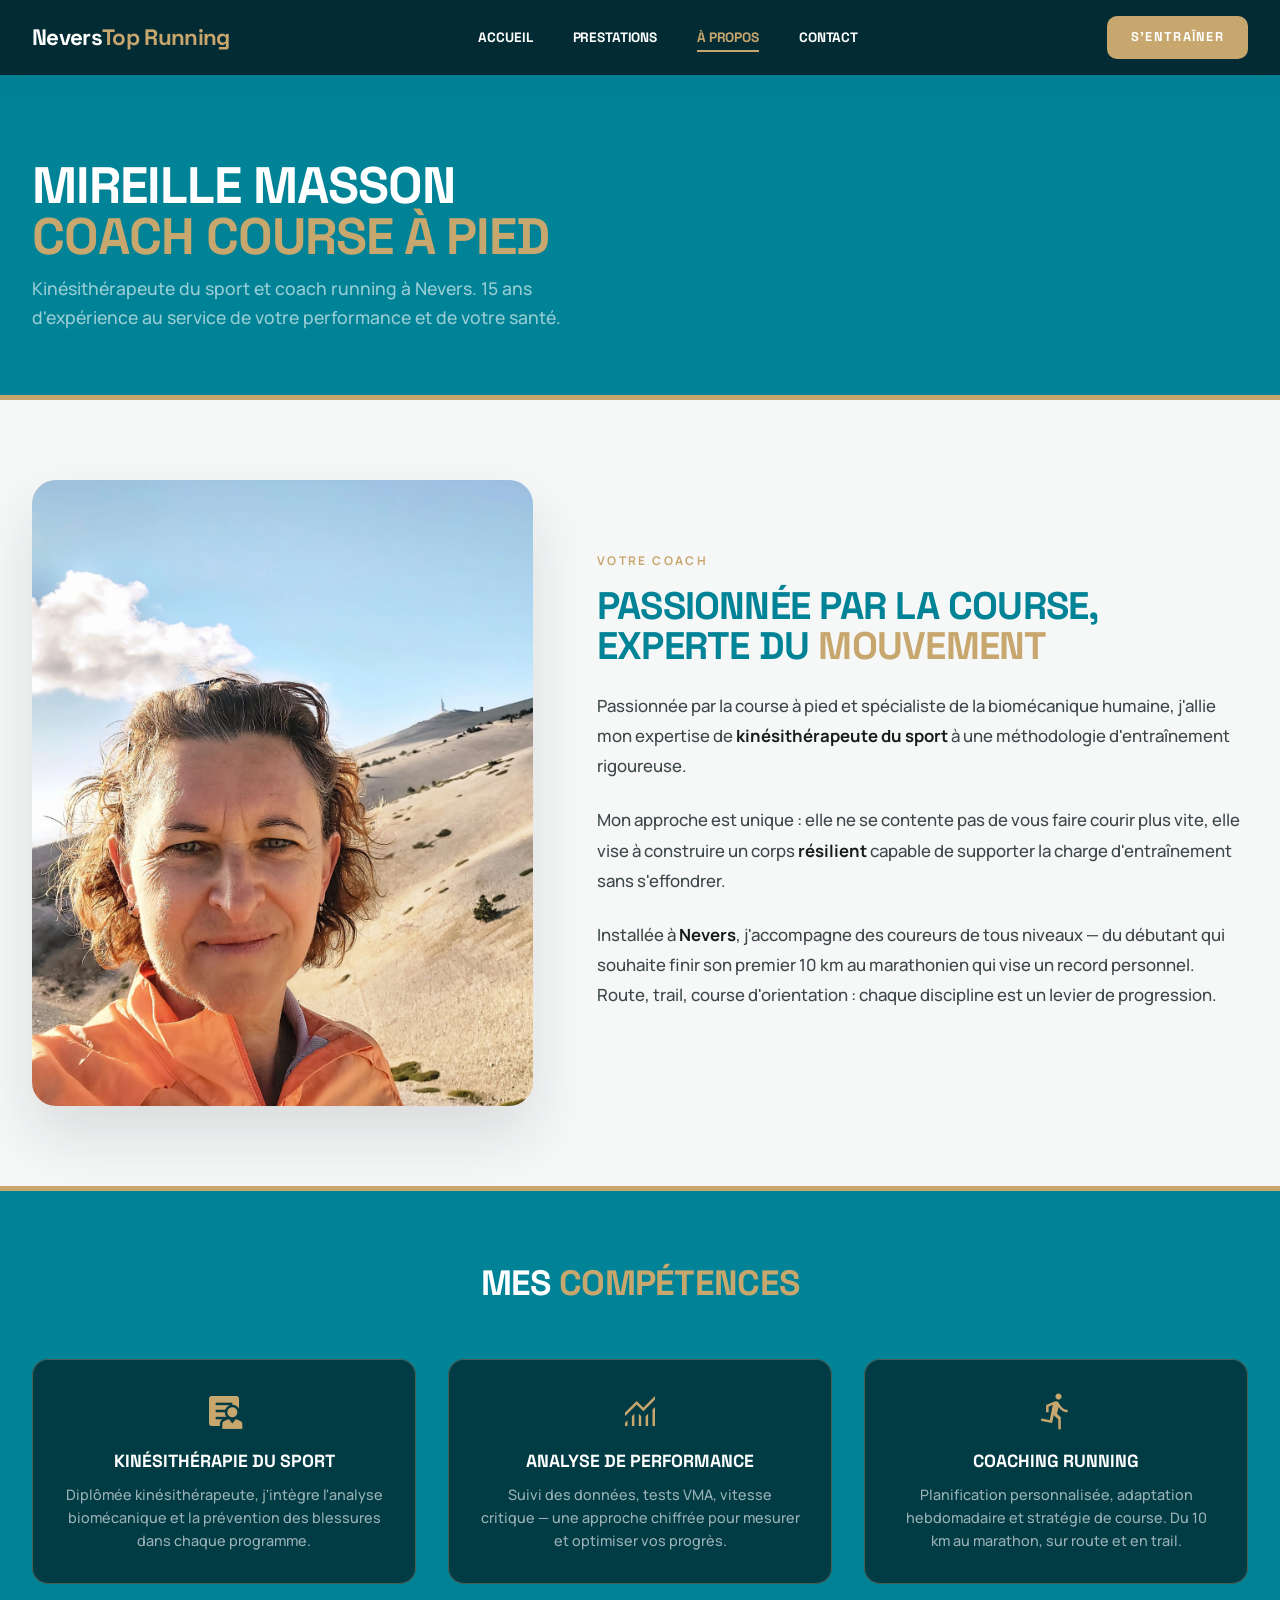
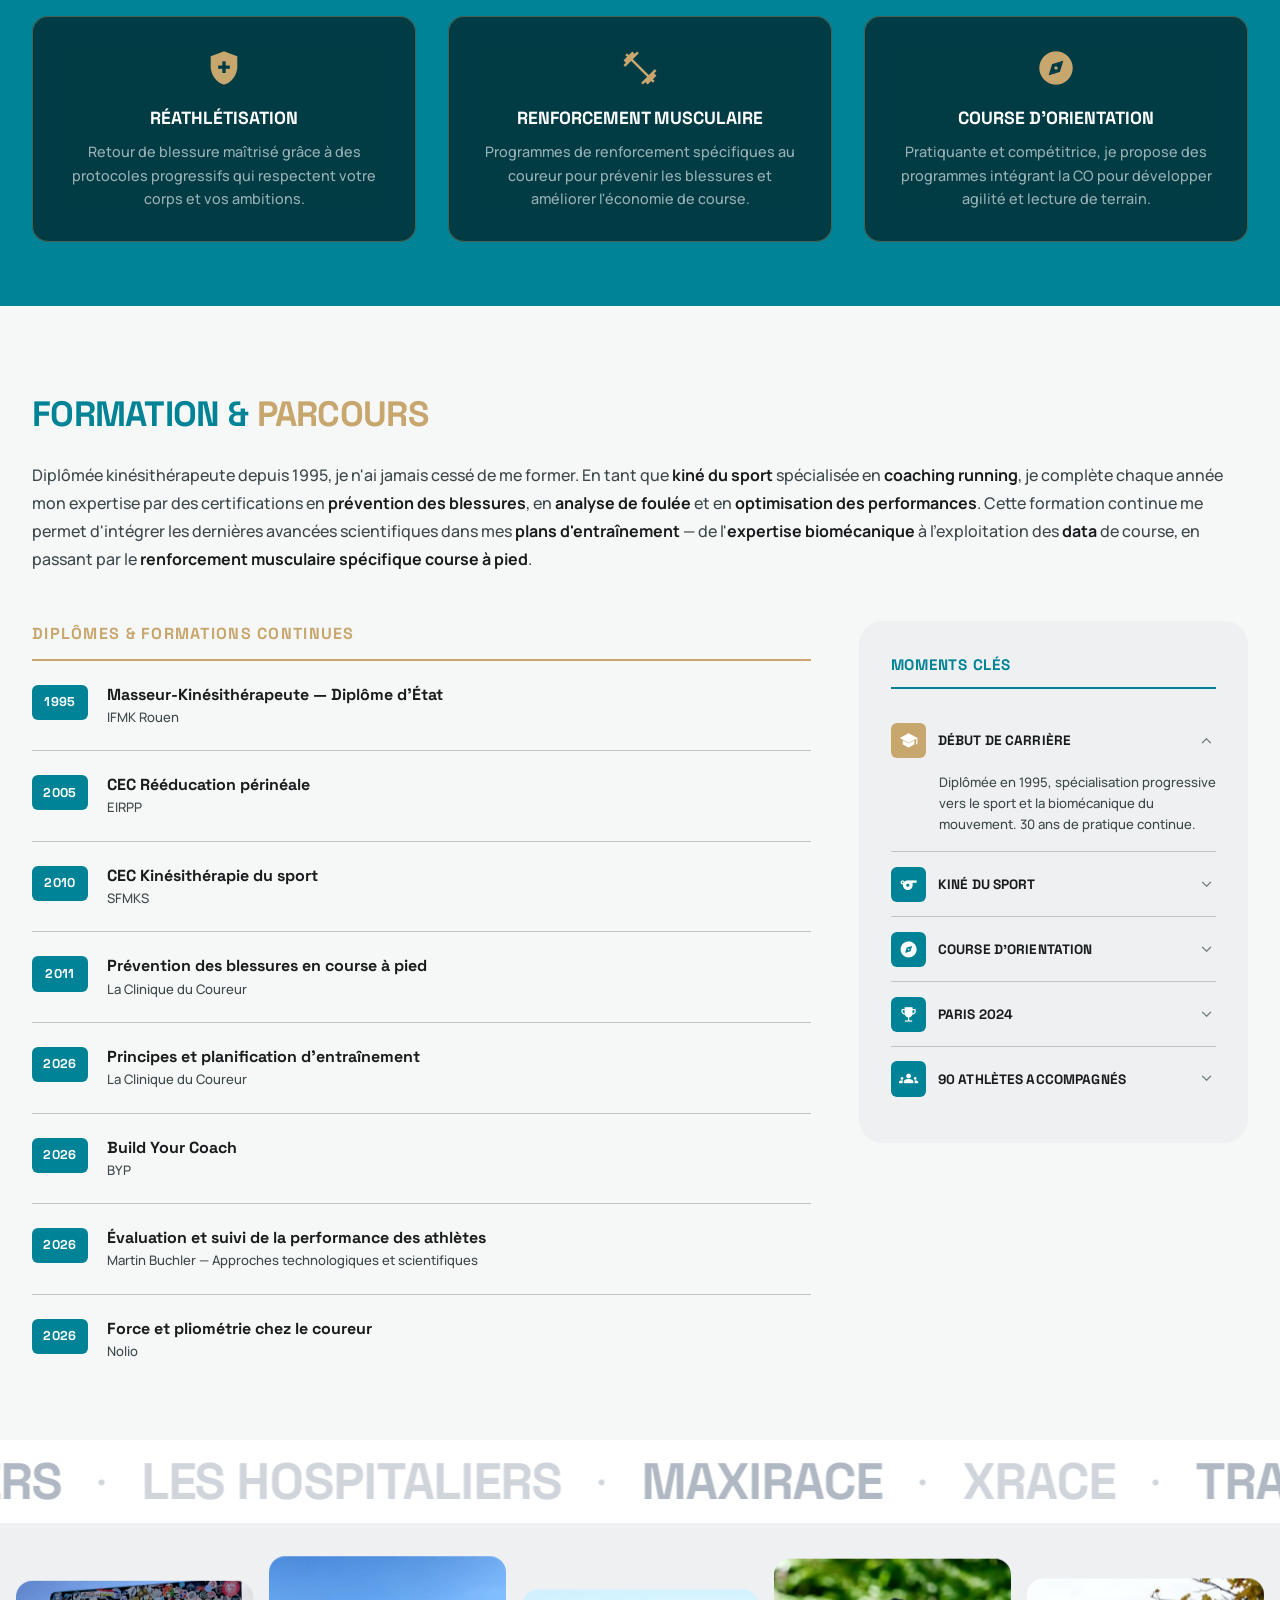
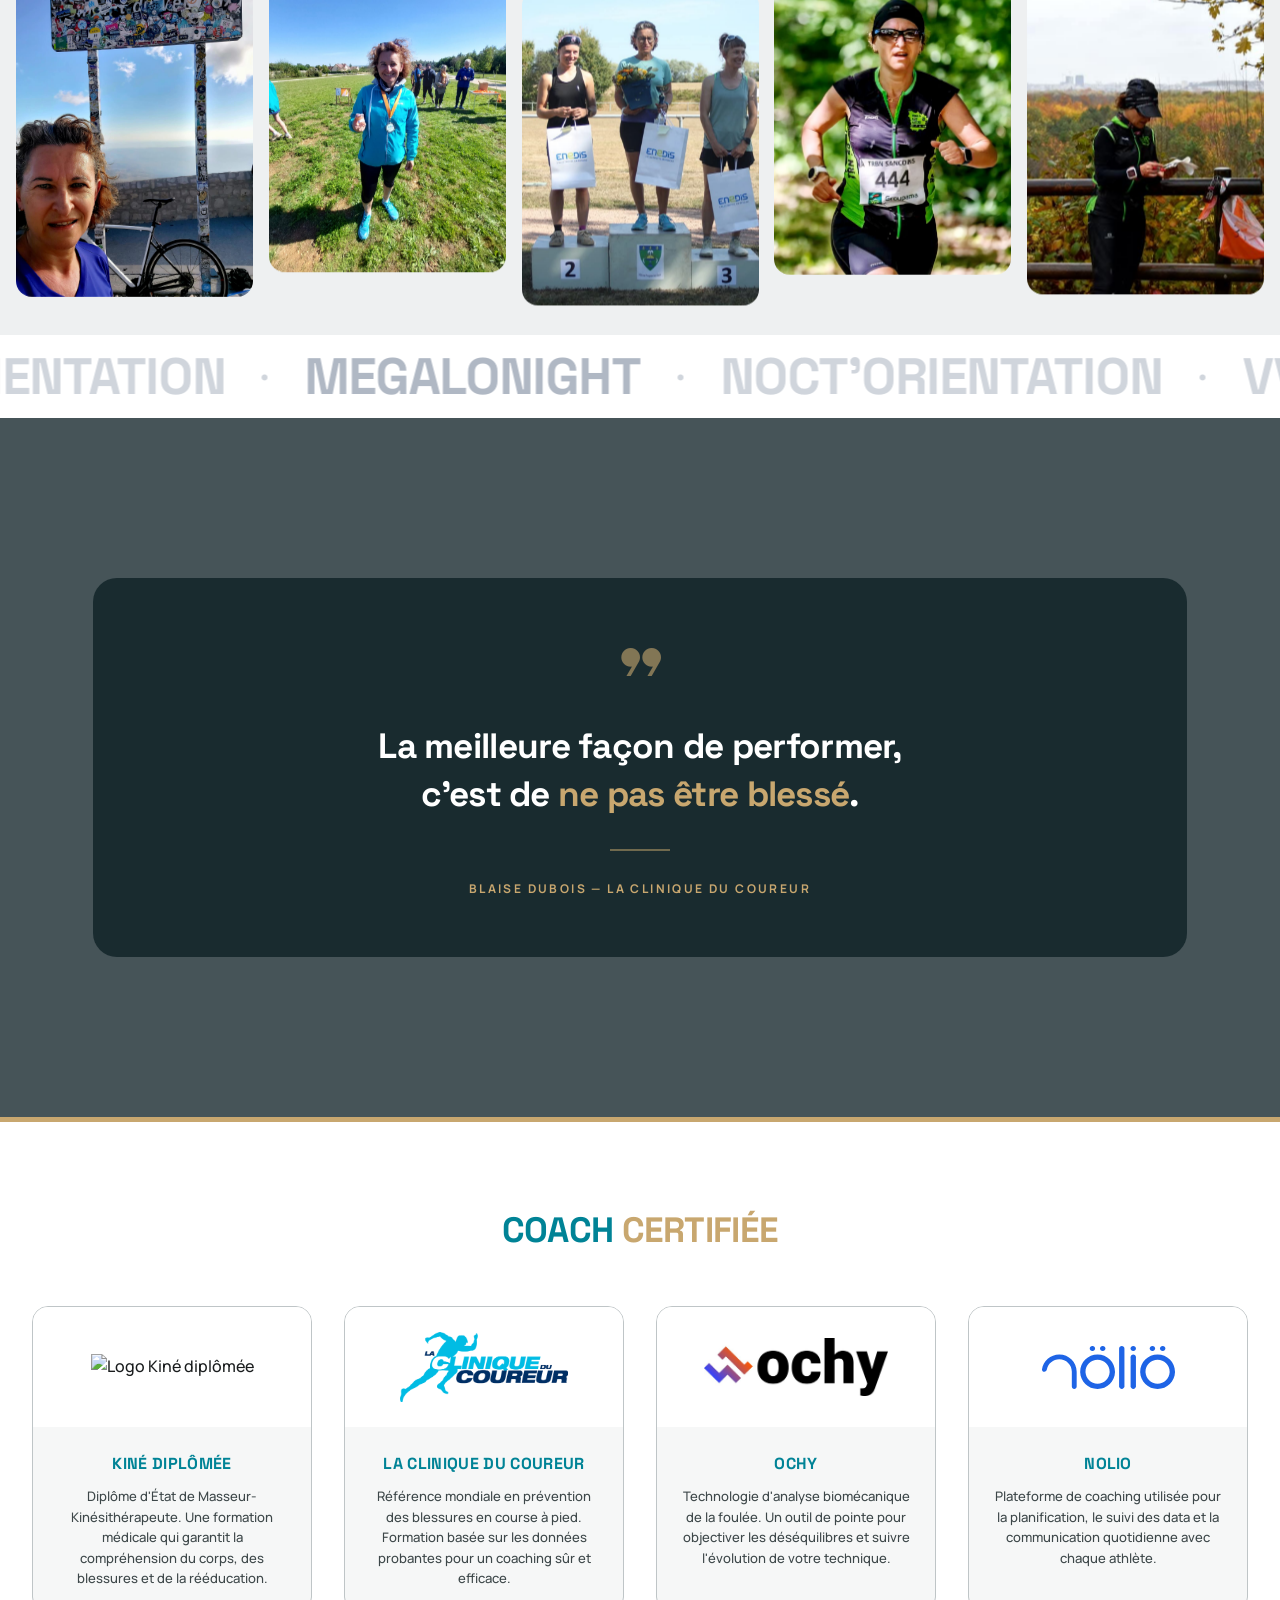
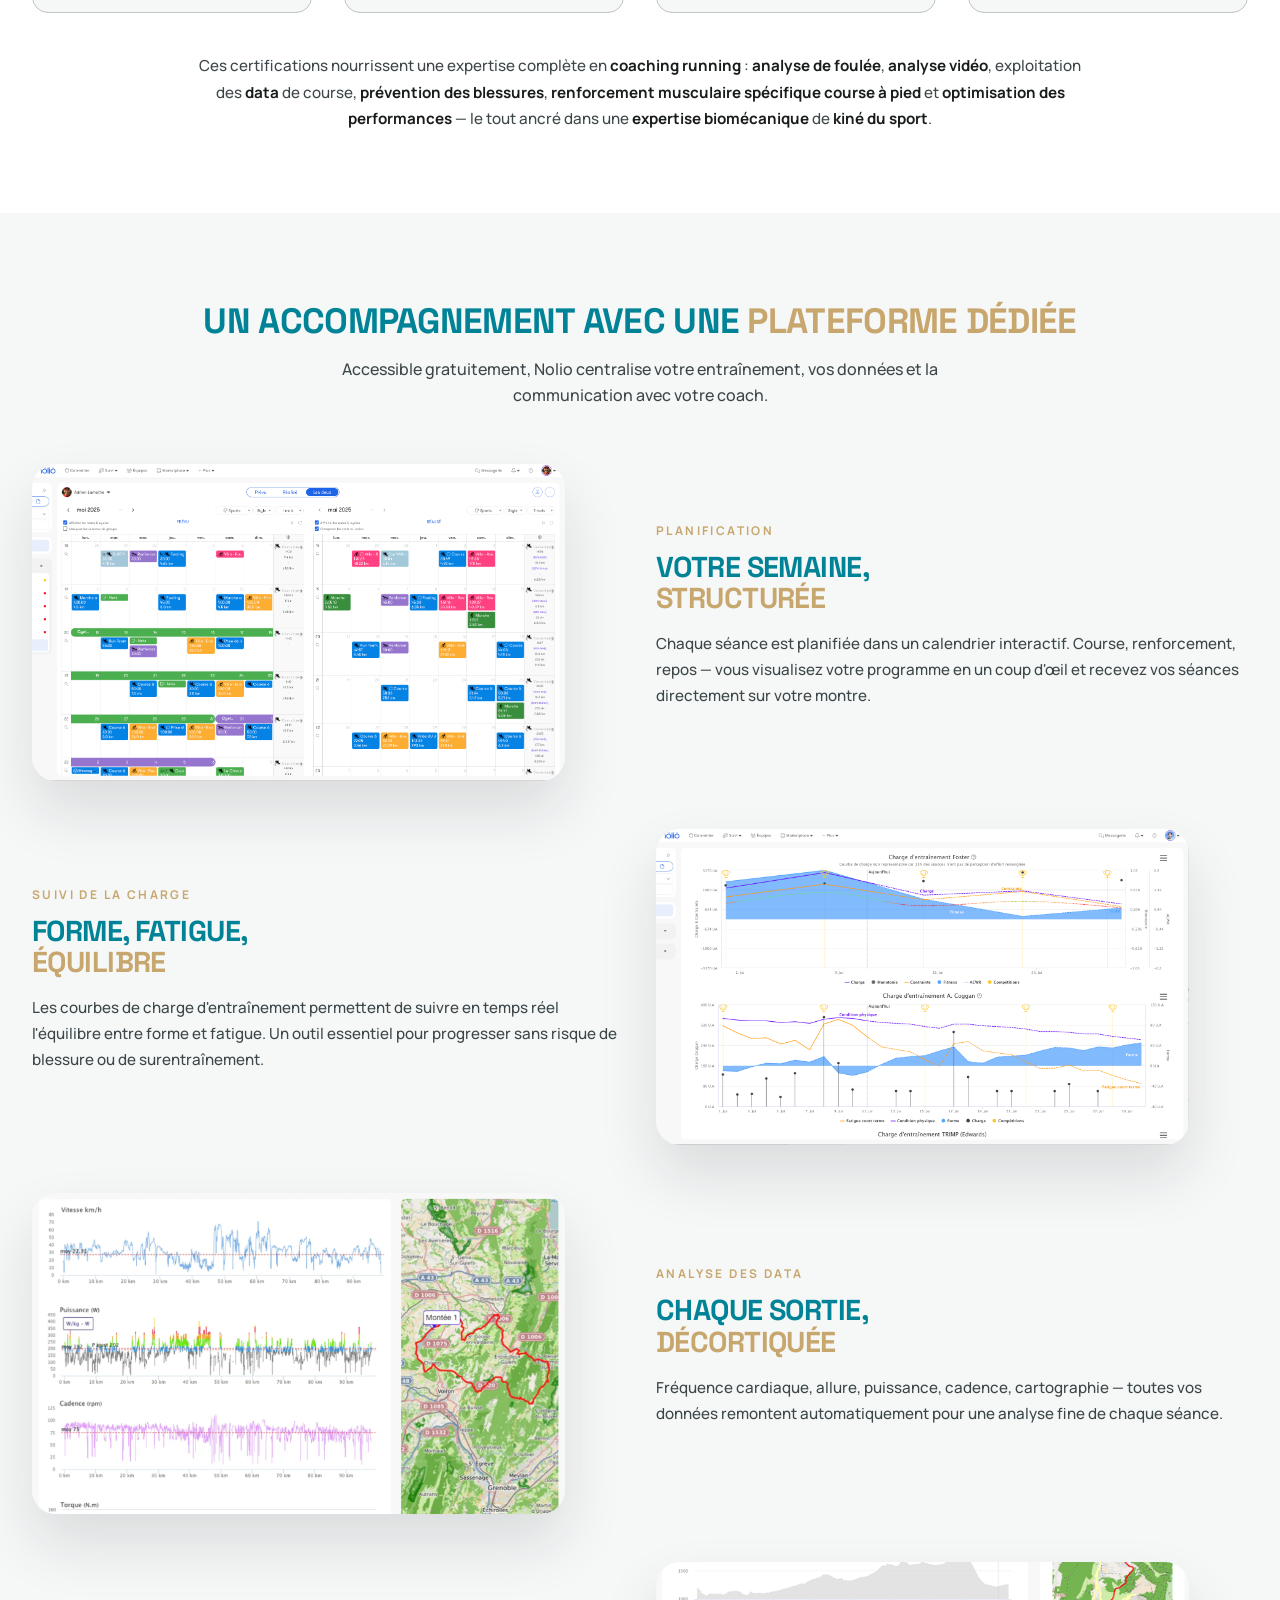
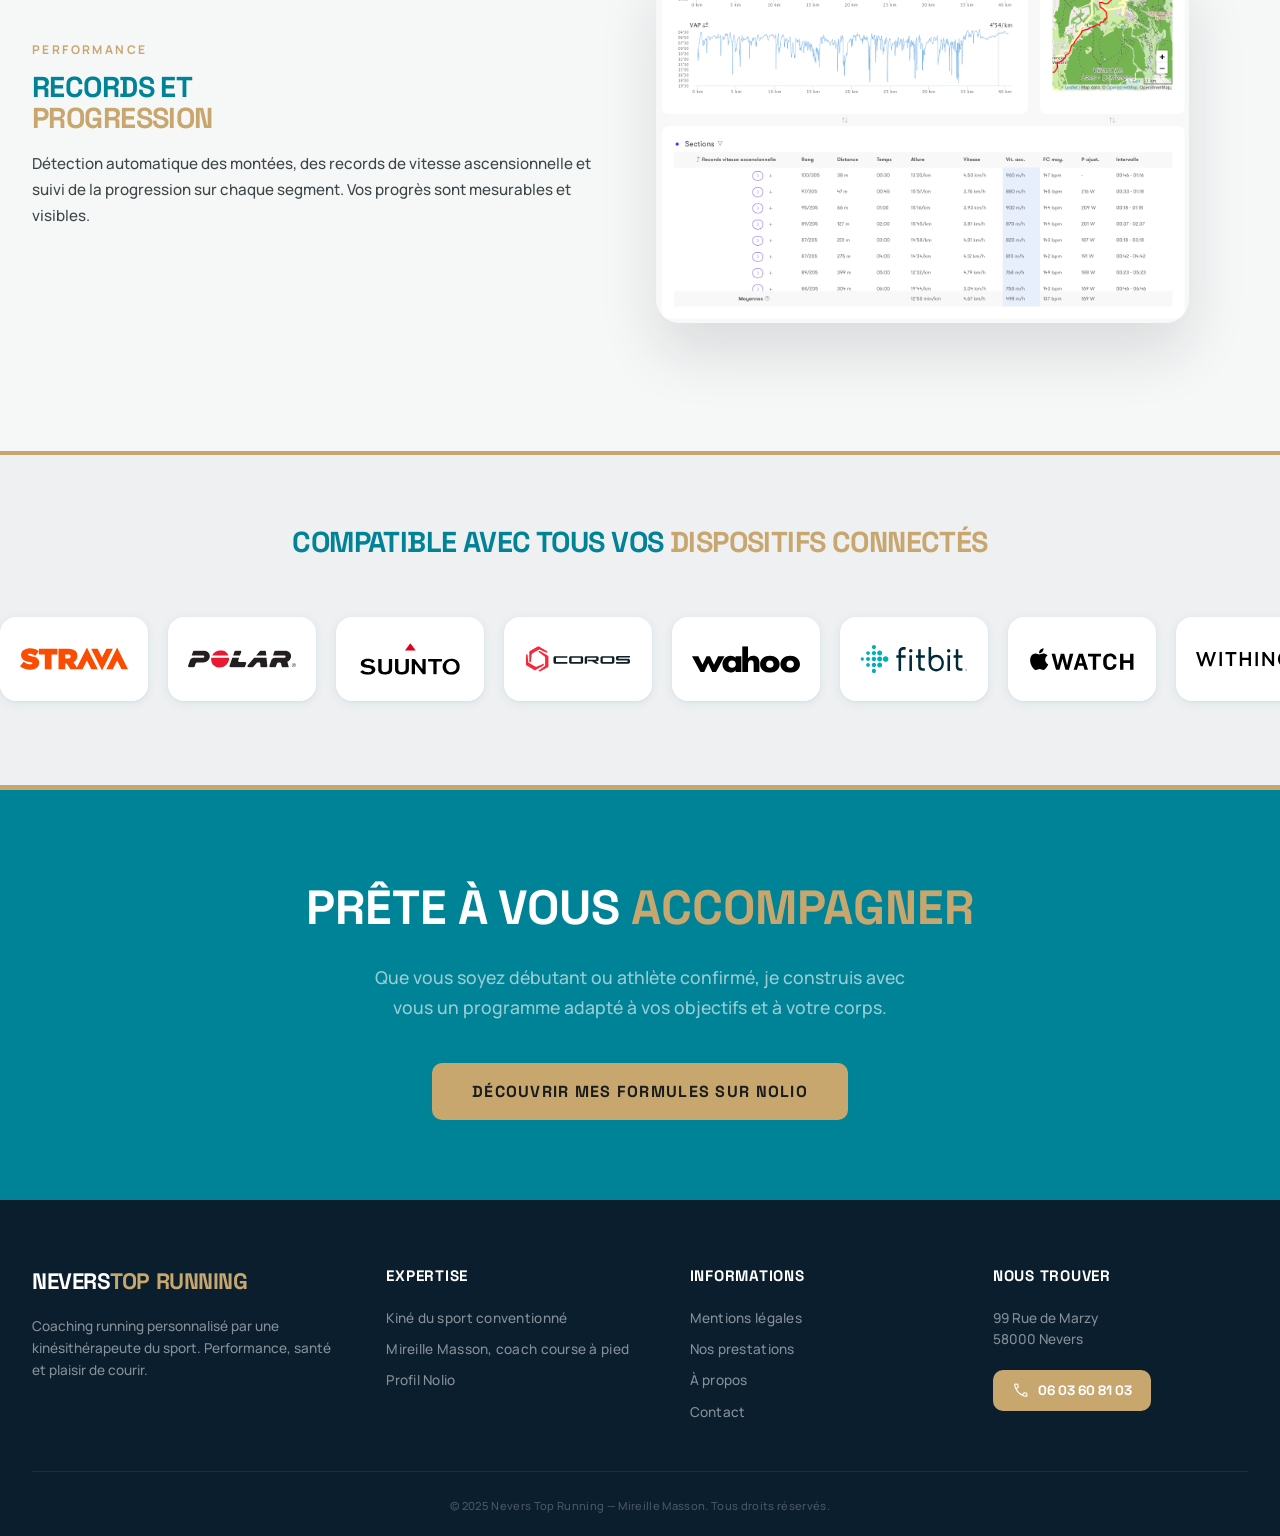
==== commit bb511bf6: "Adding Tag manager Adding GTM Code" ====
--- a/coach-running.html
+++ b/coach-running.html
@@ -2,6 +2,17 @@
 <html lang="fr">
 
 <head>
+  <!-- Google Tag Manager -->
+  <script>(function (w, d, s, l, i) {
+      w[l] = w[l] || []; w[l].push({
+        'gtm.start':
+          new Date().getTime(), event: 'gtm.js'
+      }); var f = d.getElementsByTagName(s)[0],
+        j = d.createElement(s), dl = l != 'dataLayer' ? '&l=' + l : ''; j.async = true; j.src =
+          'https://www.googletagmanager.com/gtm.js?id=' + i + dl; f.parentNode.insertBefore(j, f);
+    })(window, document, 'script', 'dataLayer', 'GTM-WPGZCB6M');</script>
+  <!-- End Google Tag Manager -->
+
   <meta charset="utf-8">
   <meta name="viewport" content="width=device-width, initial-scale=1.0">
   <title>Mireille Masson — Coach Course à Pied & Kiné du Sport à Nevers</title>
@@ -16,7 +27,10 @@
 </head>
 
 <body>
-
+  <!-- Google Tag Manager (noscript) -->
+  <noscript><iframe src="https://www.googletagmanager.com/ns.html?id=GTM-WPGZCB6M" height="0" width="0"
+      style="display:none;visibility:hidden"></iframe></noscript>
+  <!-- End Google Tag Manager (noscript) -->
   <!-- Nav -->
   <nav class="nav">
     <div class="nav__inner">
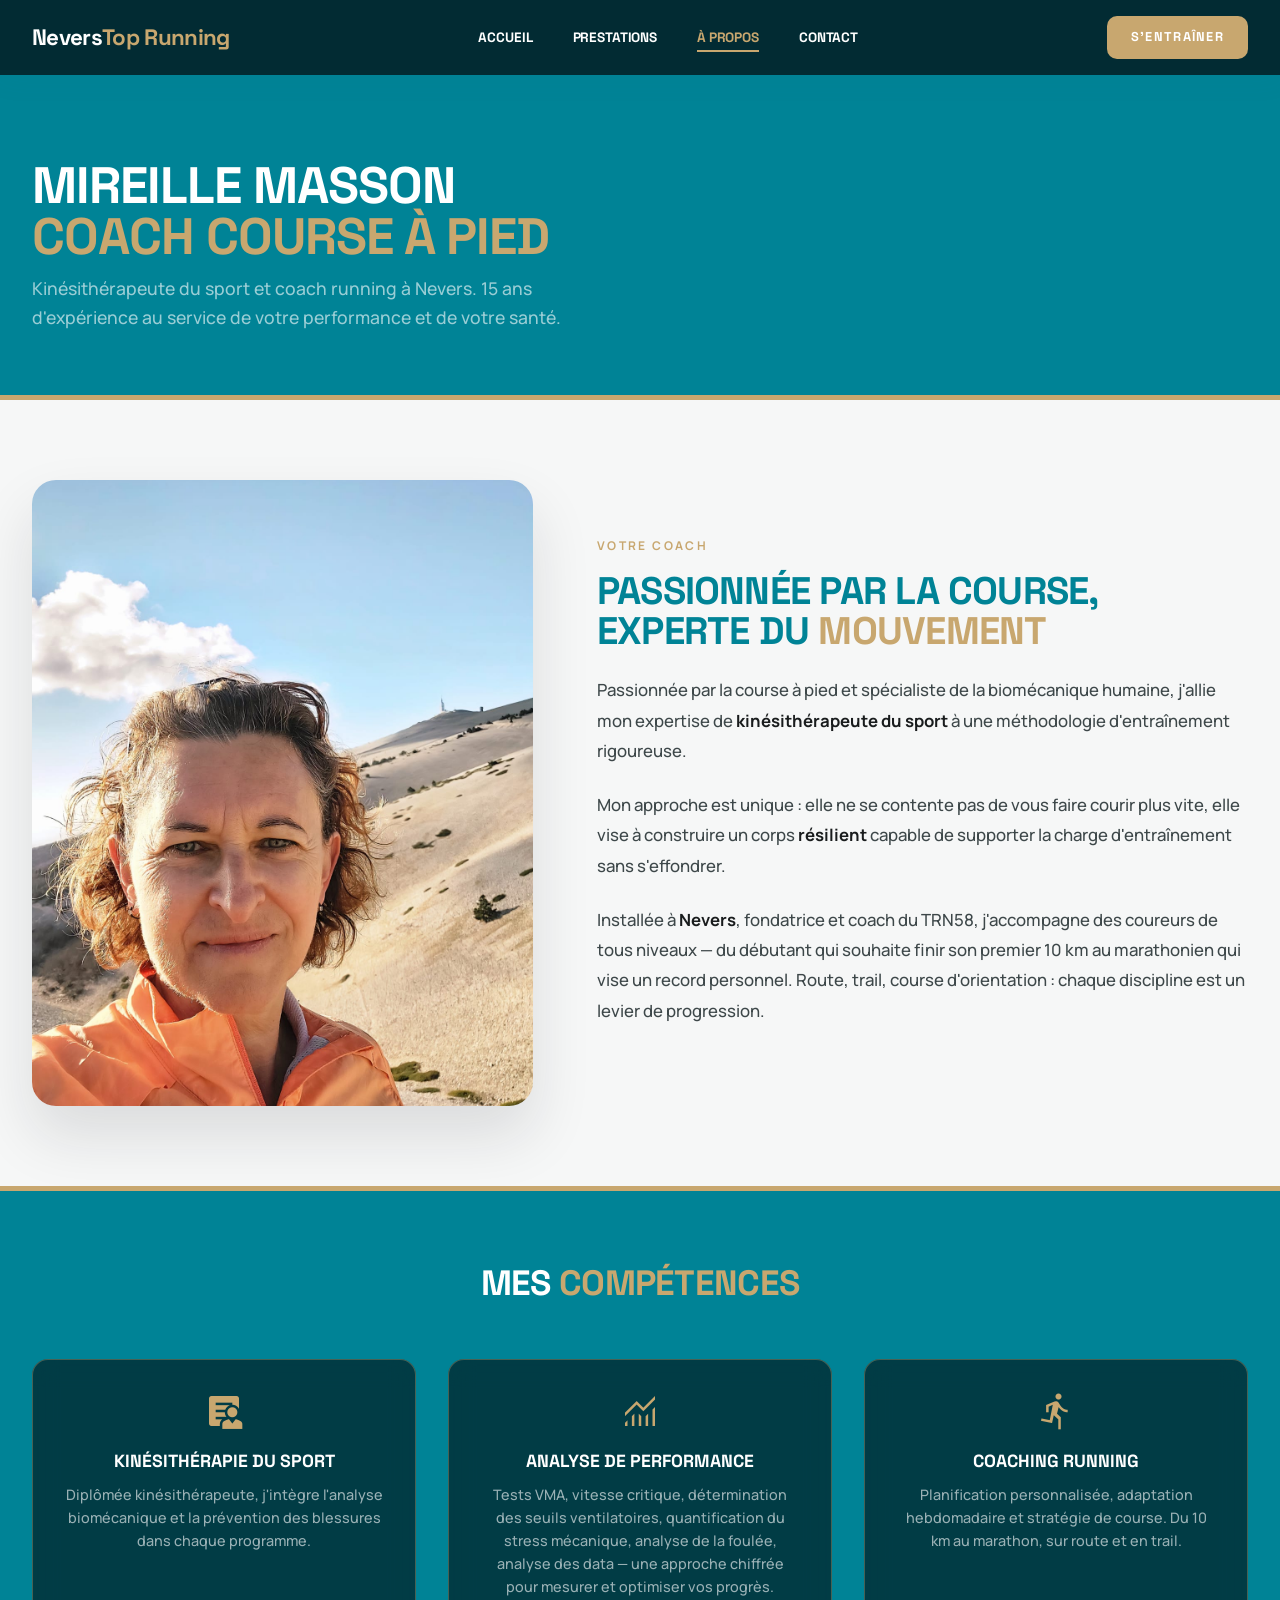
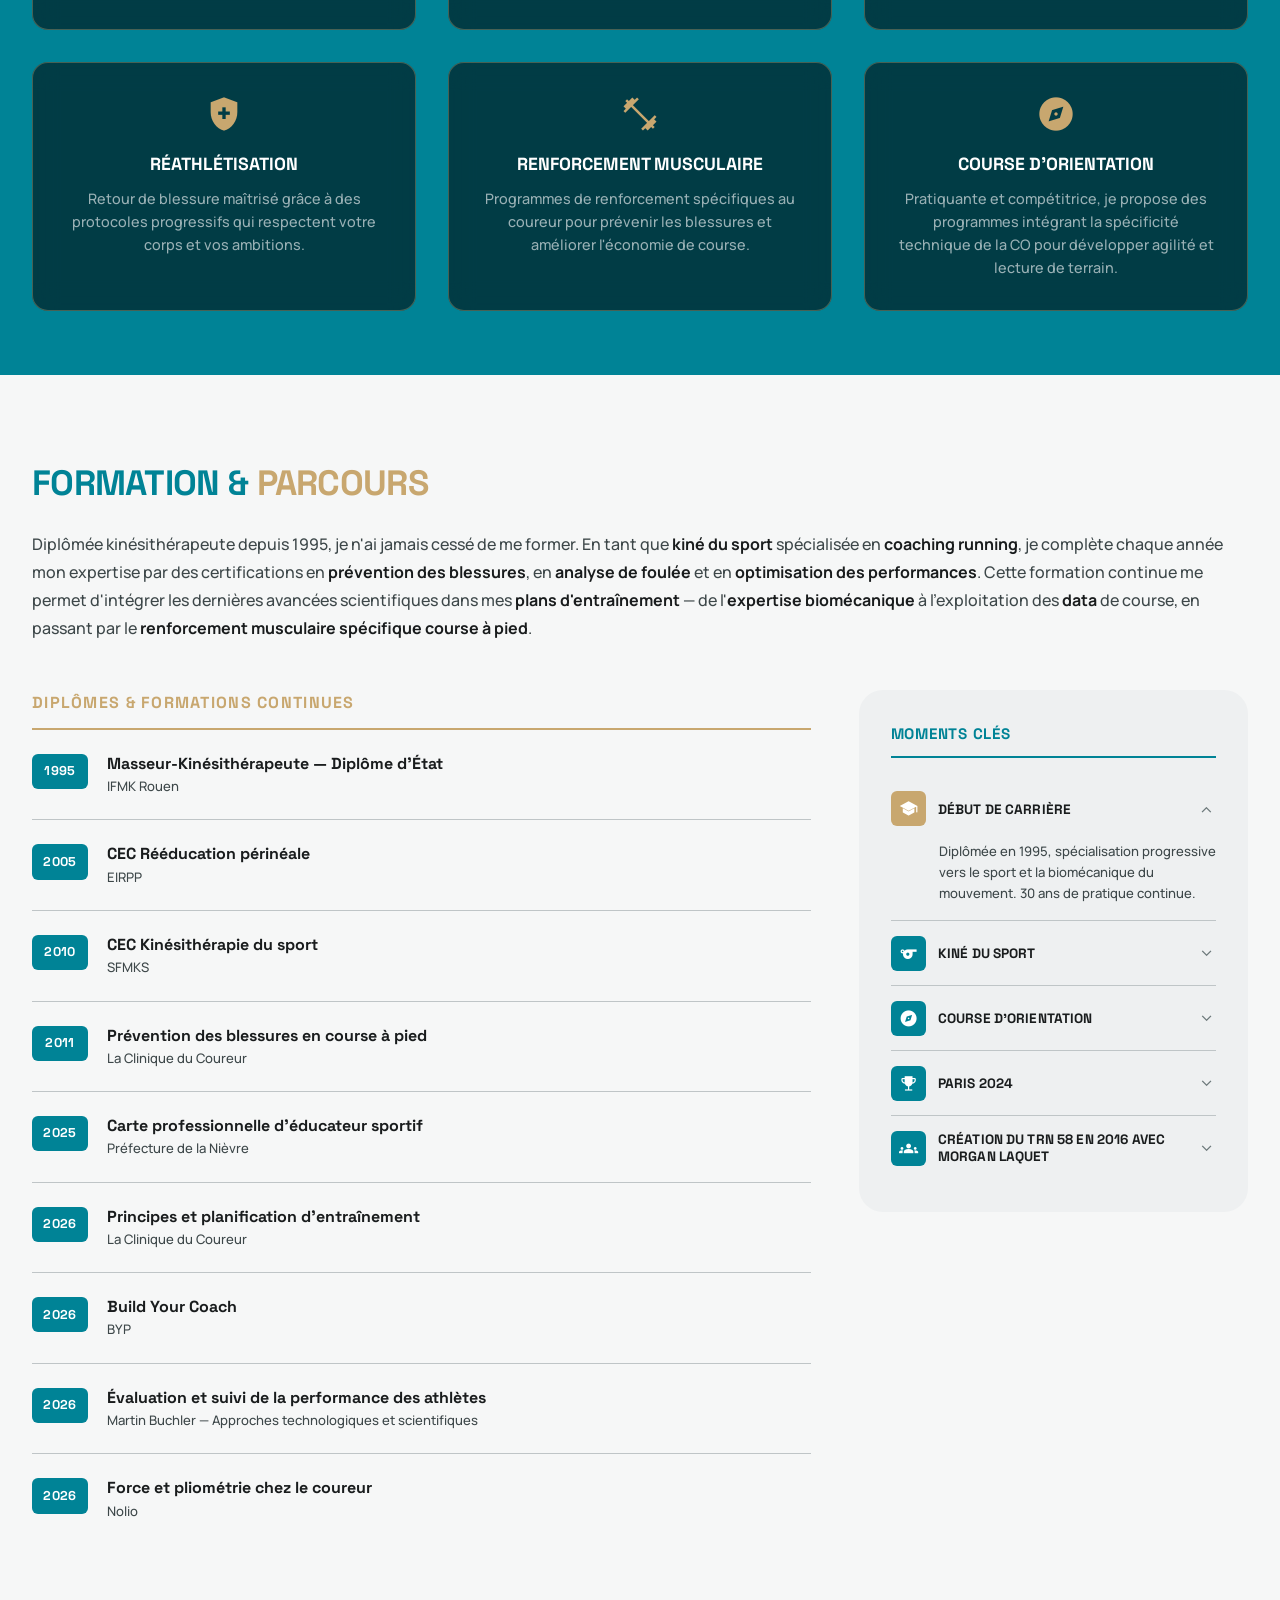
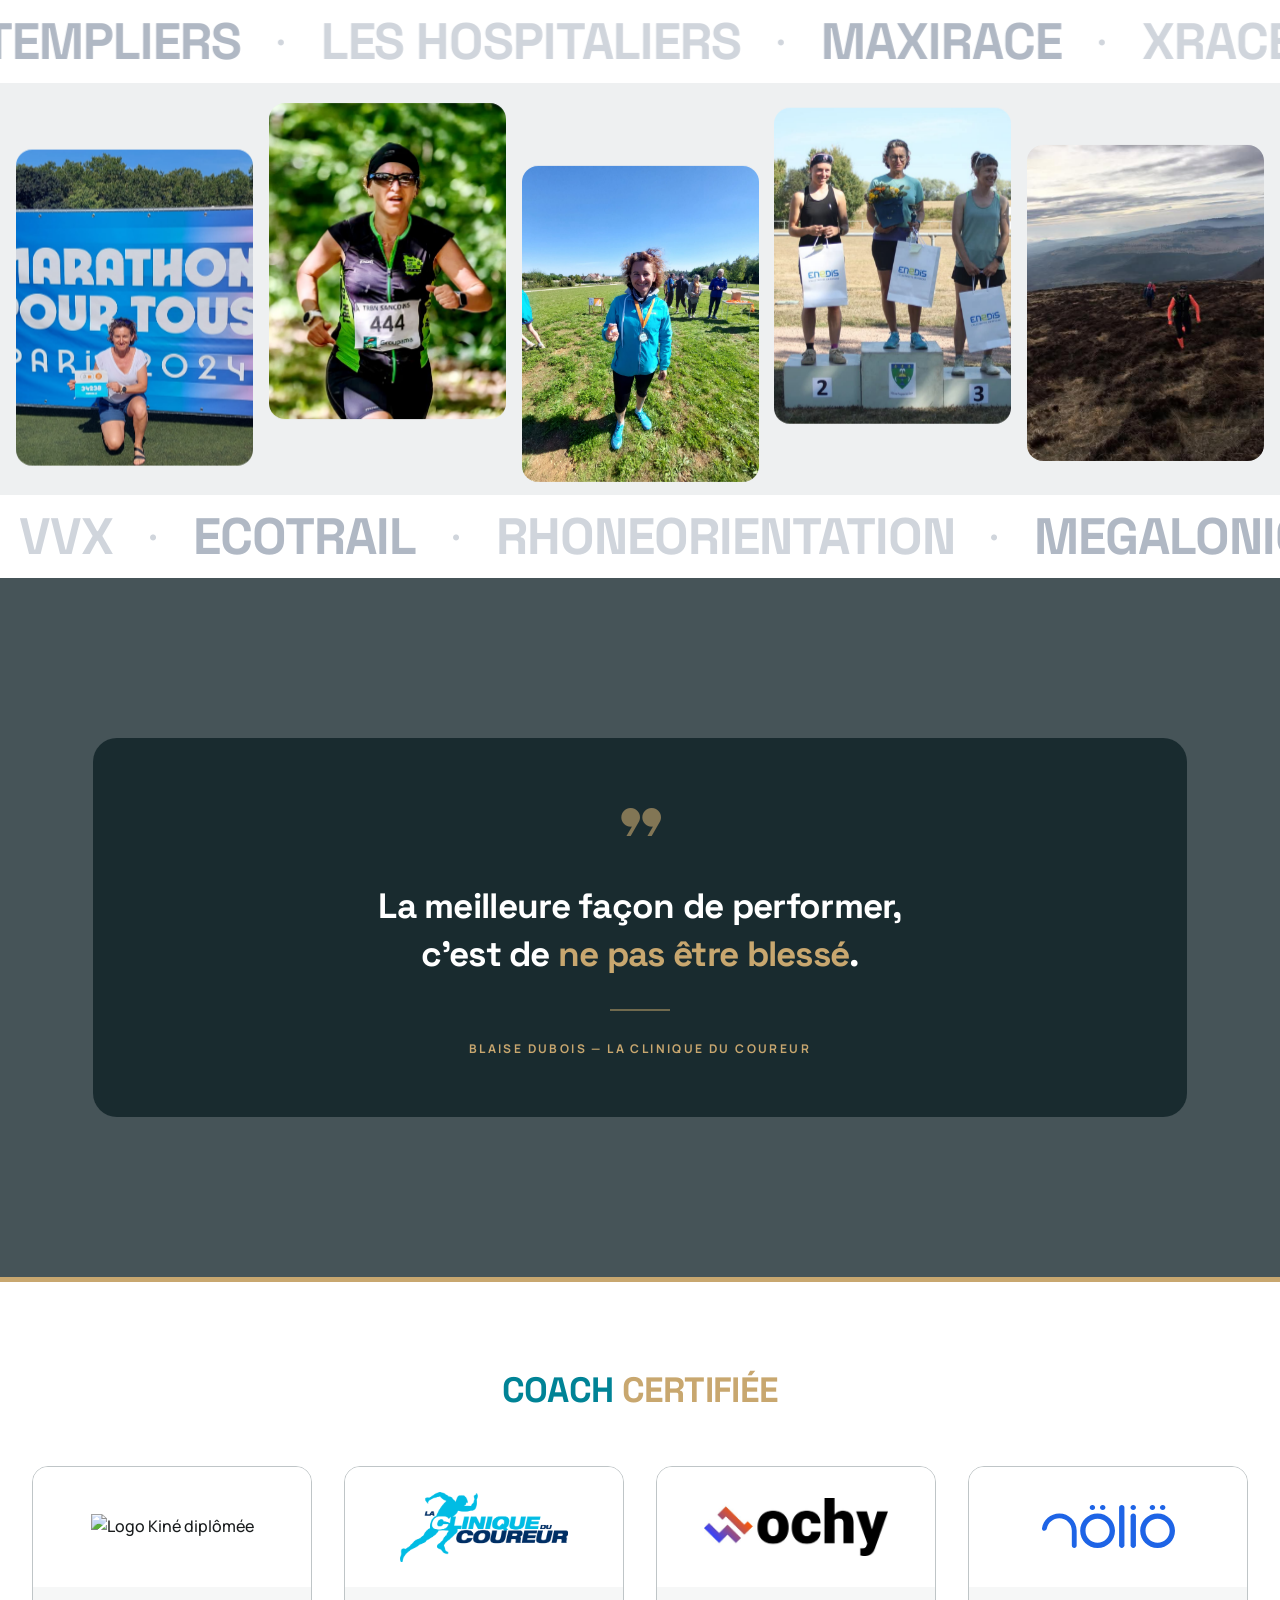
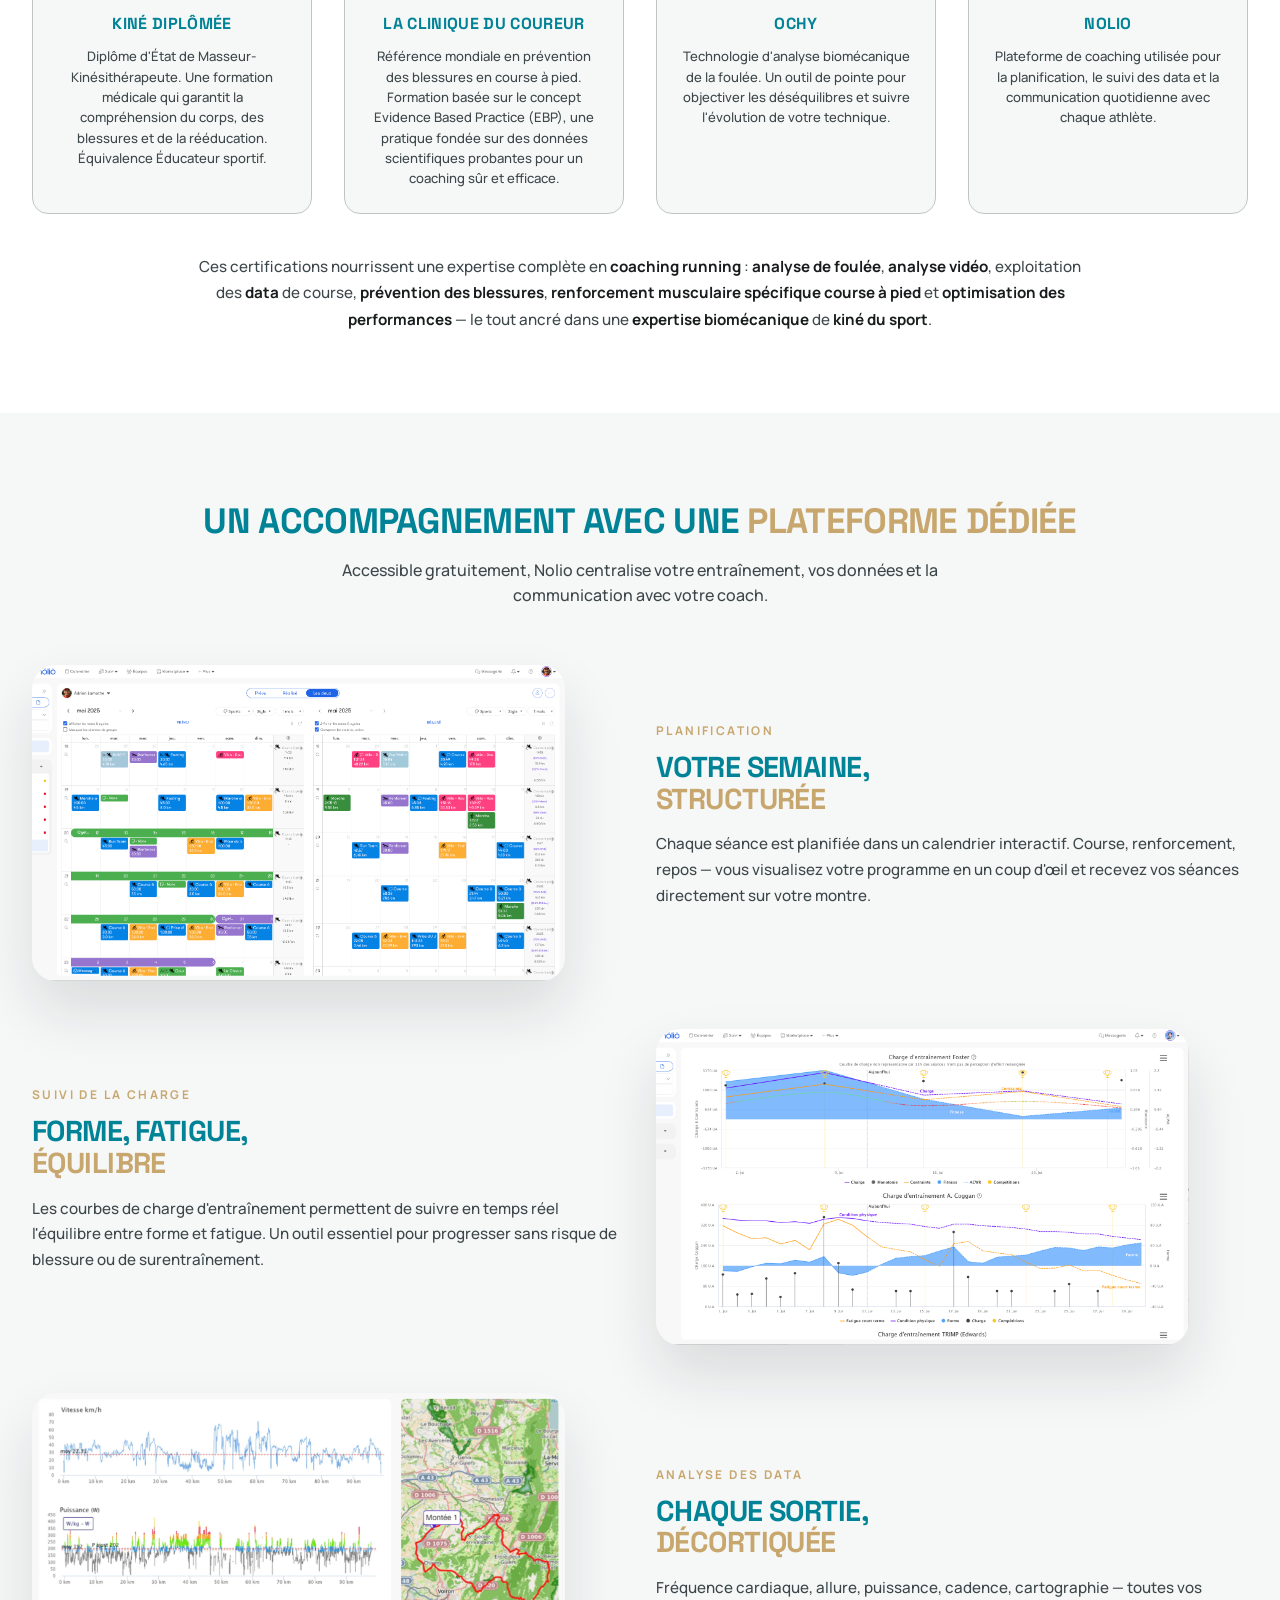
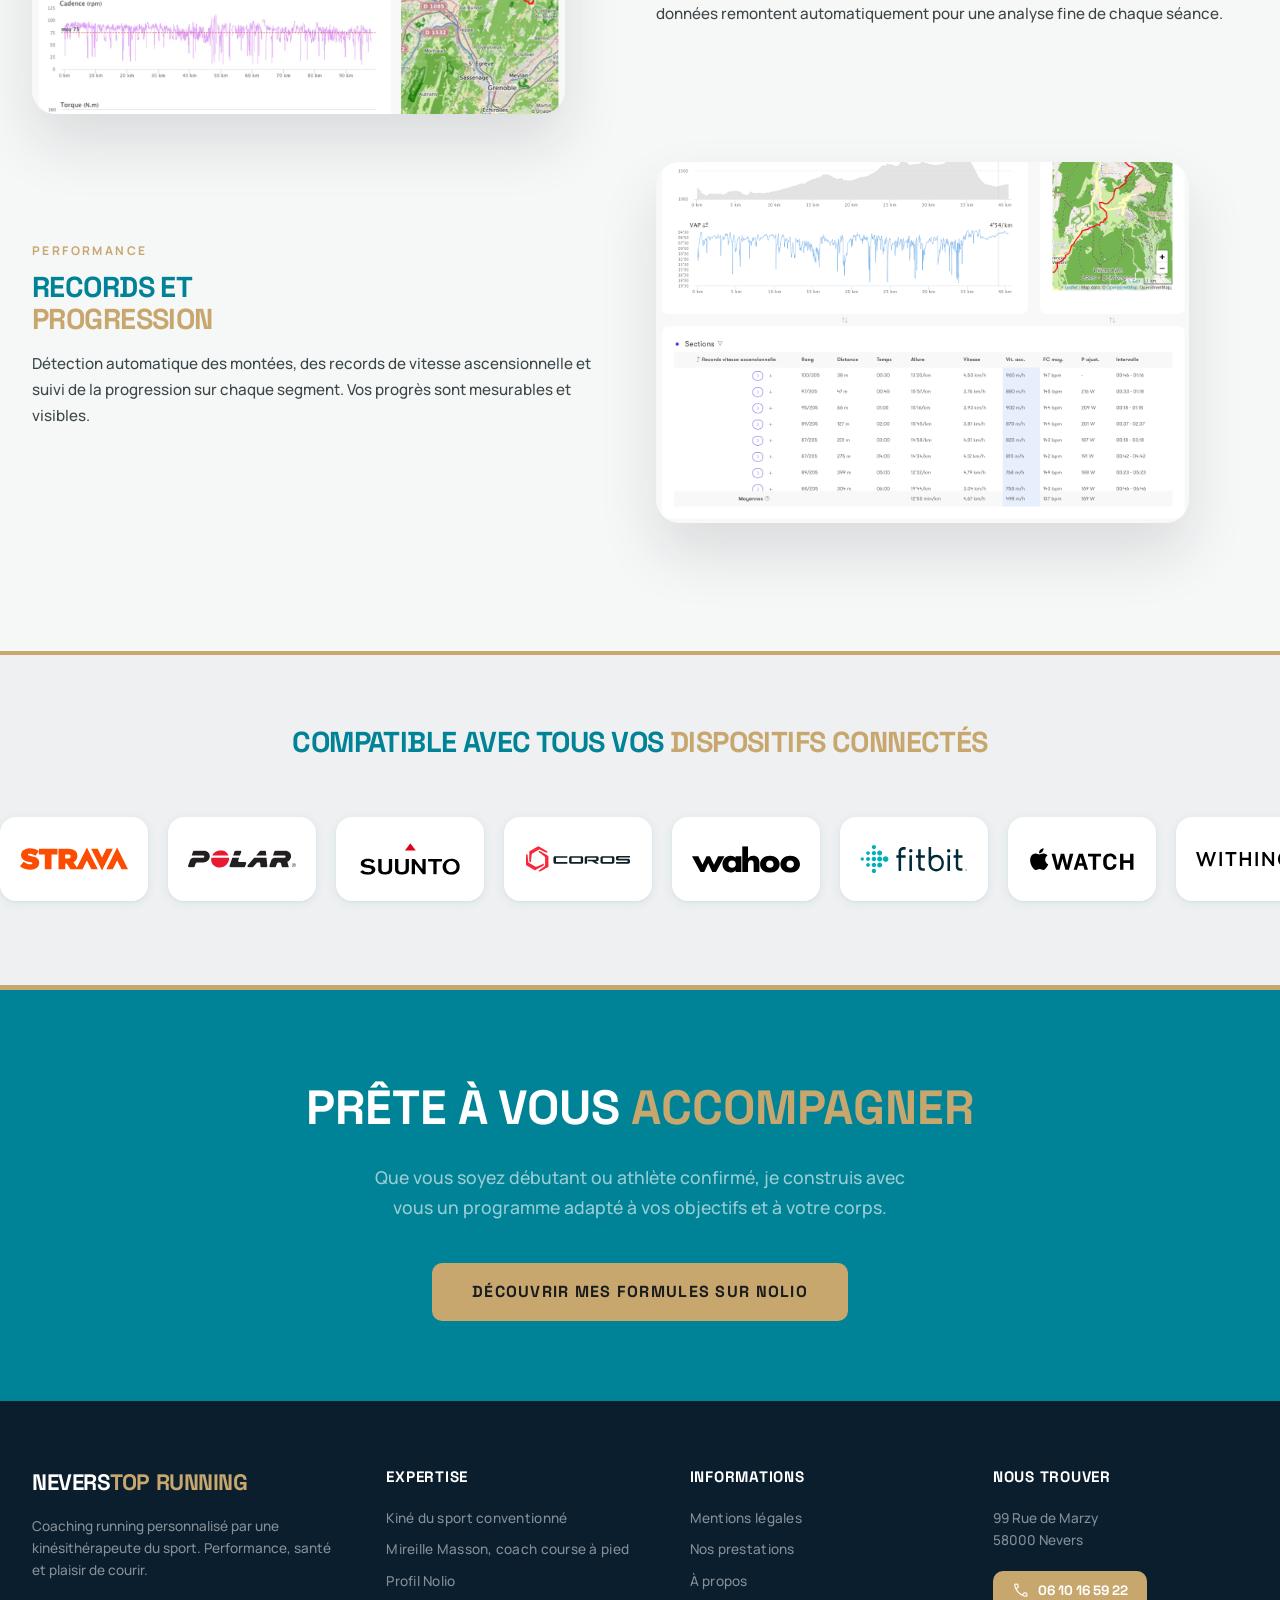
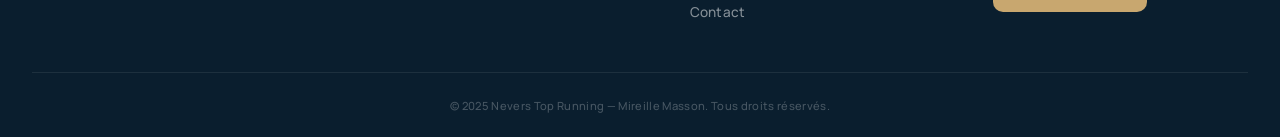
==== commit 0a2abc87: "Updating text content" ====
--- a/coach-running.html
+++ b/coach-running.html
@@ -74,7 +74,7 @@
           <p class="coach-intro__text">Mon approche est unique : elle ne se contente pas de vous faire courir plus vite,
             elle vise à construire un corps <strong>résilient</strong> capable de supporter la charge d'entraînement
             sans s'effondrer.</p>
-          <p class="coach-intro__text">Installée à <strong>Nevers</strong>, j'accompagne des coureurs de tous niveaux —
+          <p class="coach-intro__text">Installée à <strong>Nevers</strong>, fondatrice et coach du TRN58, j'accompagne des coureurs de tous niveaux —
             du débutant qui souhaite finir son premier 10 km au marathonien qui vise un record personnel. Route, trail,
             course d'orientation : chaque discipline est un levier de progression.</p>
         </div>
@@ -97,8 +97,7 @@
         <div class="skill-card">
           <span class="material-symbols-outlined filled">monitoring</span>
           <h3 class="skill-card__title">Analyse de performance</h3>
-          <p class="skill-card__desc">Suivi des données, tests VMA, vitesse critique — une approche chiffrée pour
-            mesurer et optimiser vos progrès.</p>
+          <p class="skill-card__desc">Tests VMA, vitesse critique, détermination des seuils ventilatoires, quantification du stress mécanique, analyse de la foulée, analyse des data — une approche chiffrée pour mesurer et optimiser vos progrès.</p>
         </div>
         <div class="skill-card">
           <span class="material-symbols-outlined filled">directions_run</span>
@@ -121,8 +120,7 @@
         <div class="skill-card">
           <span class="material-symbols-outlined filled">explore</span>
           <h3 class="skill-card__title">Course d'orientation</h3>
-          <p class="skill-card__desc">Pratiquante et compétitrice, je propose des programmes intégrant la CO pour
-            développer agilité et lecture de terrain.</p>
+          <p class="skill-card__desc">Pratiquante et compétitrice, je propose des programmes intégrant la spécificité technique de la CO pour développer agilité et lecture de terrain.</p>
         </div>
       </div>
     </div>
@@ -183,6 +181,14 @@
           </div>
 
           <div class="formation-item">
+            <div class="formation-year">2025</div>
+            <div class="formation-body">
+              <h3>Carte professionnelle d'éducateur sportif</h3>
+              <p>Préfecture de la Nièvre</p>
+            </div>
+          </div>
+
+          <div class="formation-item">
             <div class="formation-year">2026</div>
             <div class="formation-body">
               <h3>Principes et planification d'entraînement</h3>
@@ -250,8 +256,7 @@
               <span class="material-symbols-outlined moment-arrow">expand_more</span>
             </button>
             <div class="moment-body">
-              <div class="moment-body__inner">Compétitrice régulière en CO, une discipline qui enrichit le coaching par
-                la navigation et la diversité des terrains.</div>
+              <div class="moment-body__inner">Compétitrice régulière en CO, une discipline qui allie course à pied, lecture de carte et maîtrise de la boussole.</div>
             </div>
           </div>
 
@@ -270,12 +275,11 @@
           <div class="moment-item">
             <button class="moment-header" onclick="toggleMoment(this)">
               <div class="moment-icon"><span class="material-symbols-outlined filled">groups</span></div>
-              <span class="moment-title">90 athlètes accompagnés</span>
+              <span class="moment-title">Création du TRN 58 en 2016 avec Morgan Laquet</span>
               <span class="material-symbols-outlined moment-arrow">expand_more</span>
             </button>
             <div class="moment-body">
-              <div class="moment-body__inner">Du débutant au compétiteur, sur route, trail et CO — un suivi
-                individualisé via la plateforme Nolio.</div>
+              <div class="moment-body__inner">Coaching de groupe en activité multisport. Organisation et animation de stages sportifs.</div>
             </div>
           </div>
         </div>
@@ -365,7 +369,7 @@
           <div class="cert-card__body">
             <h3 class="cert-card__name">Kiné diplômée</h3>
             <p class="cert-card__desc">Diplôme d'État de Masseur-Kinésithérapeute. Une formation médicale qui garantit
-              la compréhension du corps, des blessures et de la rééducation.</p>
+              la compréhension du corps, des blessures et de la rééducation. Équivalence Éducateur sportif.</p>
           </div>
         </div>
 
@@ -375,8 +379,7 @@
           </div>
           <div class="cert-card__body">
             <h3 class="cert-card__name">La Clinique du Coureur</h3>
-            <p class="cert-card__desc">Référence mondiale en prévention des blessures en course à pied. Formation basée
-              sur les données probantes pour un coaching sûr et efficace.</p>
+            <p class="cert-card__desc">Référence mondiale en prévention des blessures en course à pied. Formation basée sur le concept Evidence Based Practice (EBP), une pratique fondée sur des données scientifiques probantes pour un coaching sûr et efficace.</p>
           </div>
         </div>
 
@@ -543,8 +546,8 @@
       <div>
         <h4 class="footer__col-title">Nous trouver</h4>
         <address class="footer__address">99 Rue de Marzy<br>58000 Nevers</address>
-        <a href="tel:+33603608103" class="footer__phone">
-          <span class="material-symbols-outlined">phone</span> 06 03 60 81 03
+        <a href="tel:+33610165922" class="footer__phone">
+          <span class="material-symbols-outlined">phone</span> 06 10 16 59 22
         </a>
       </div>
     </div>
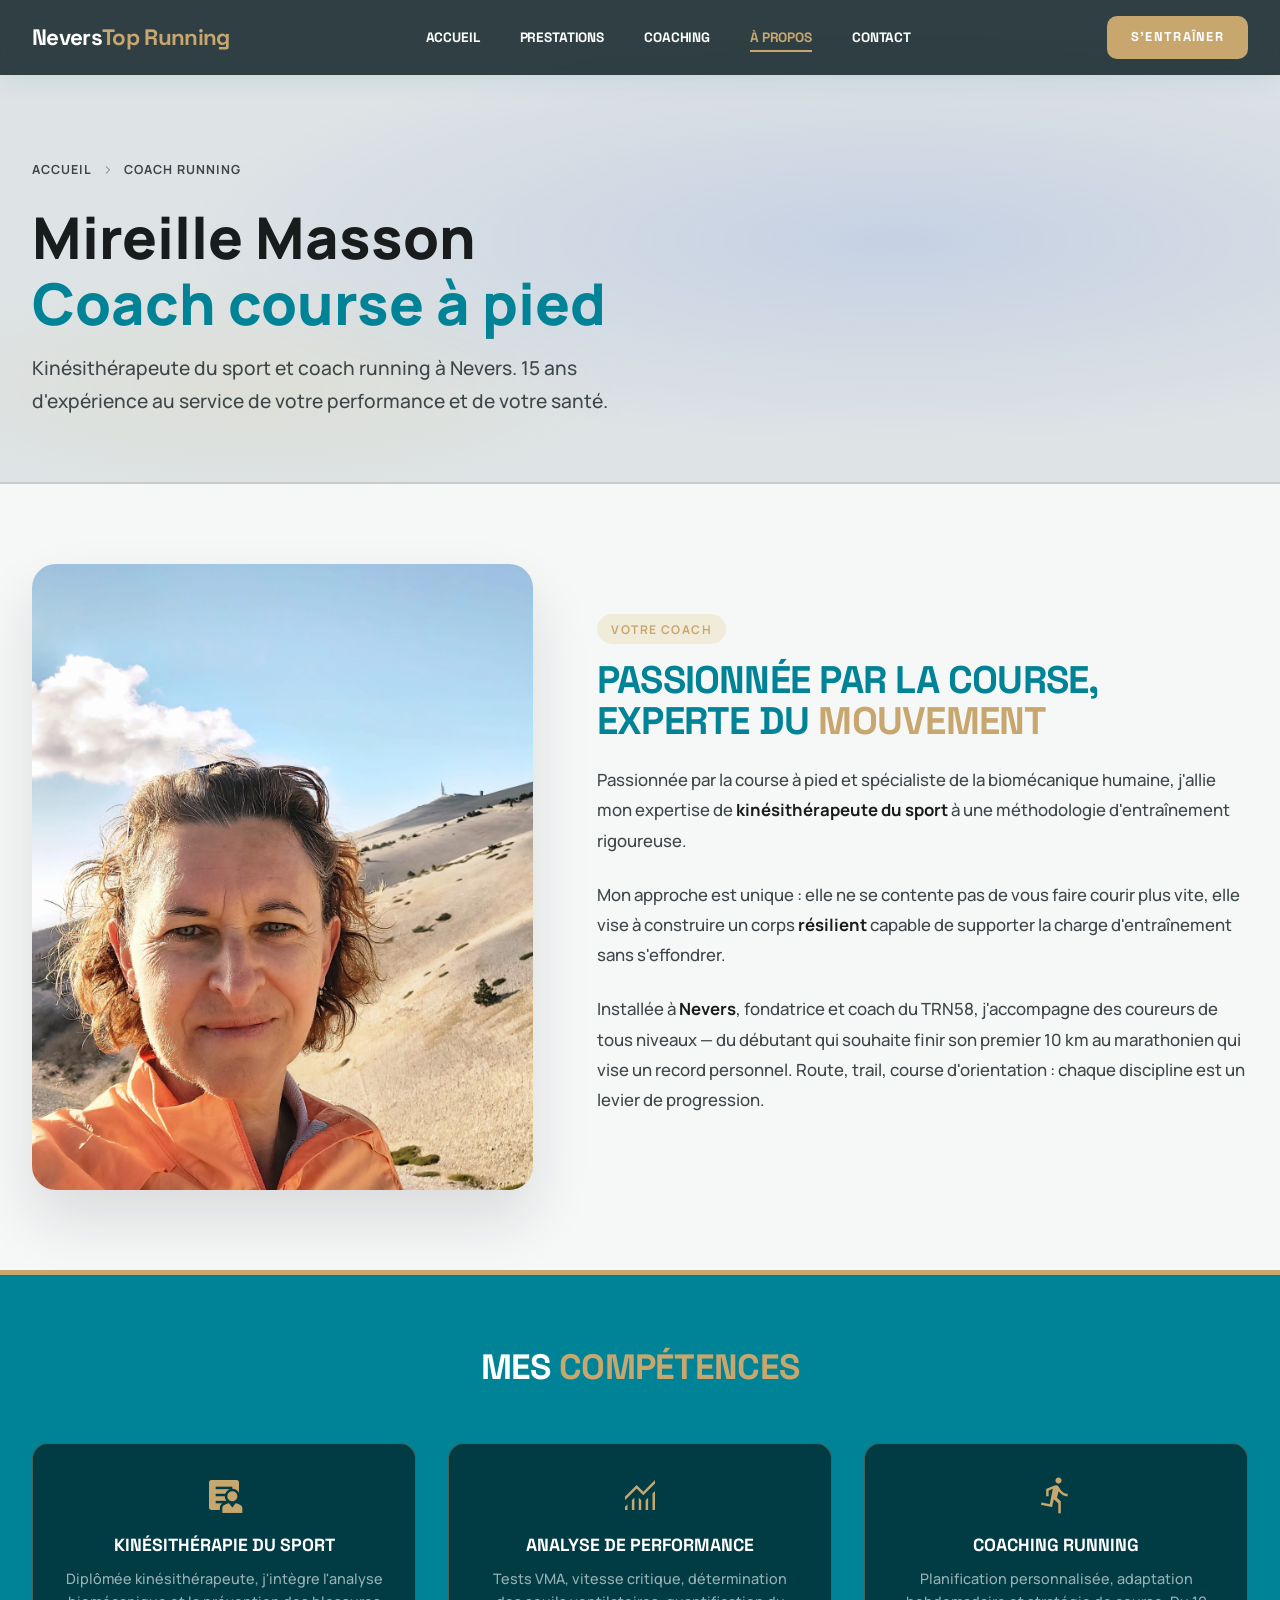
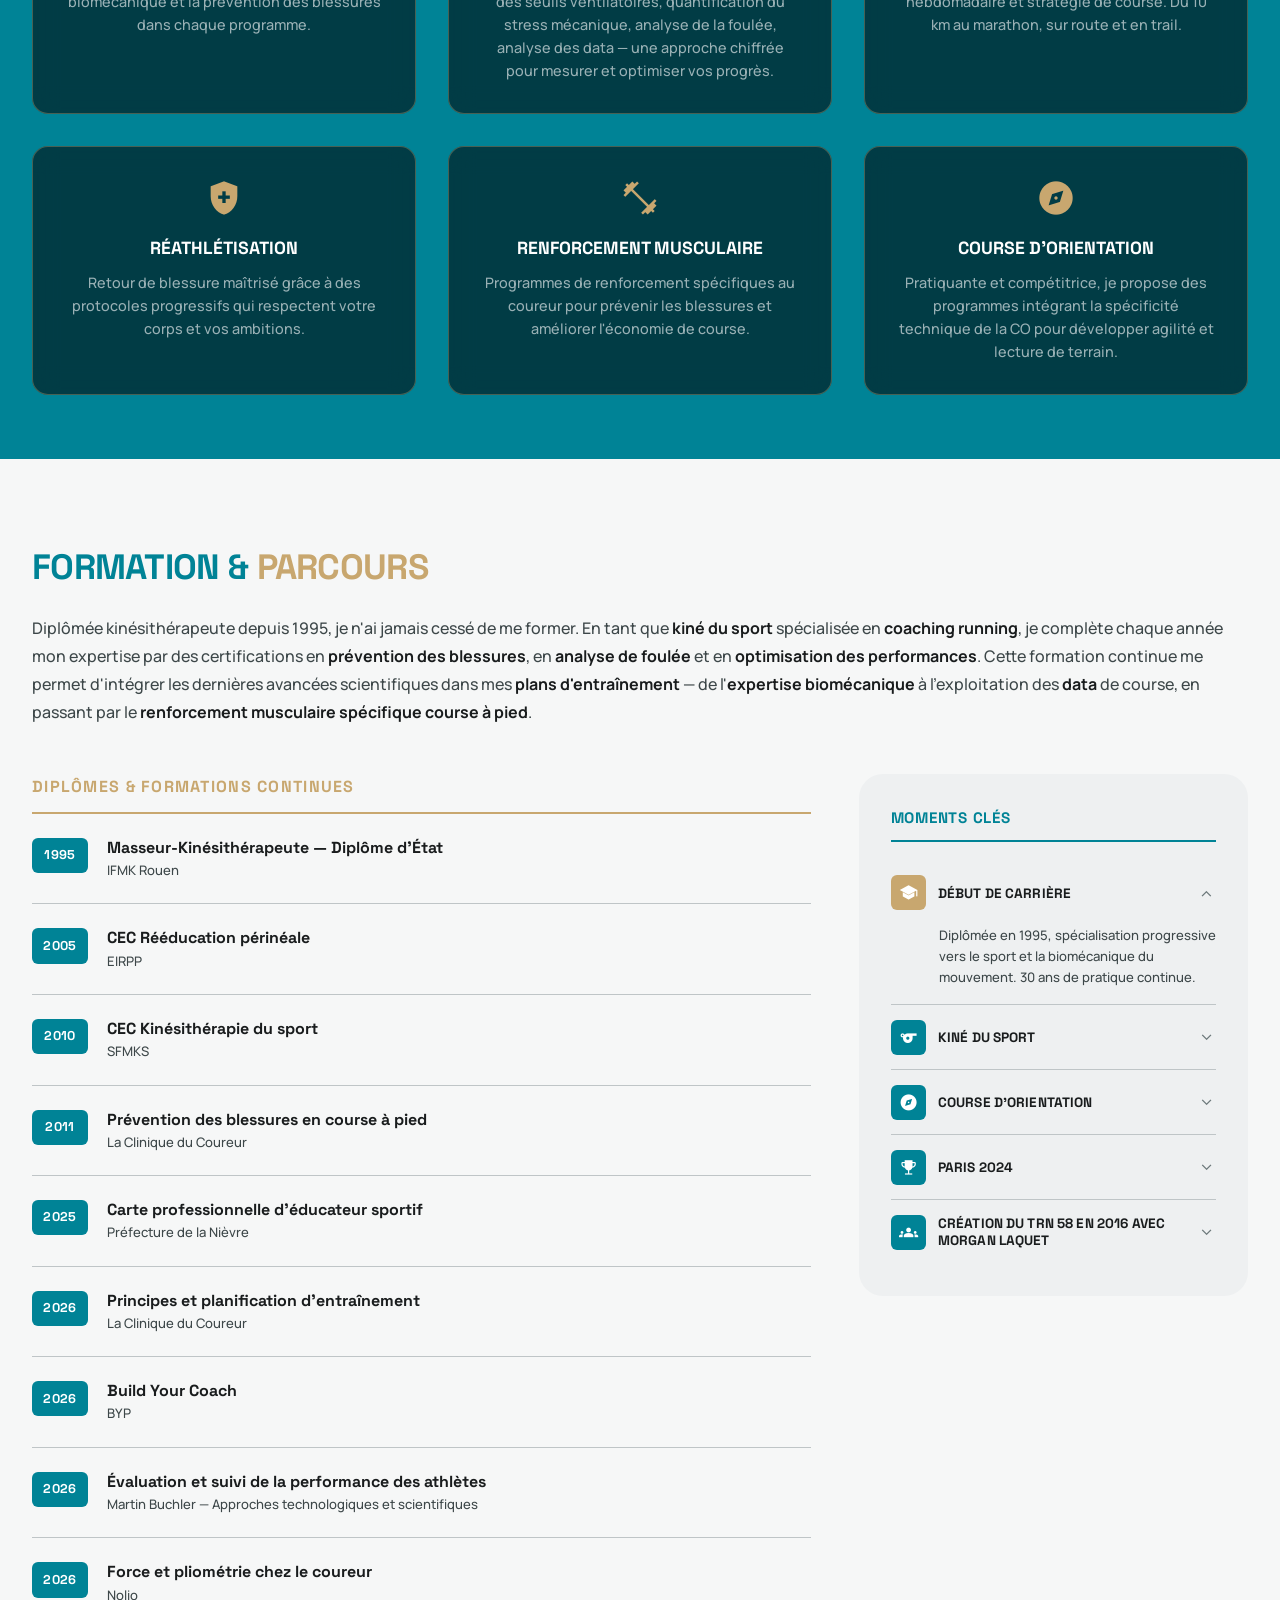
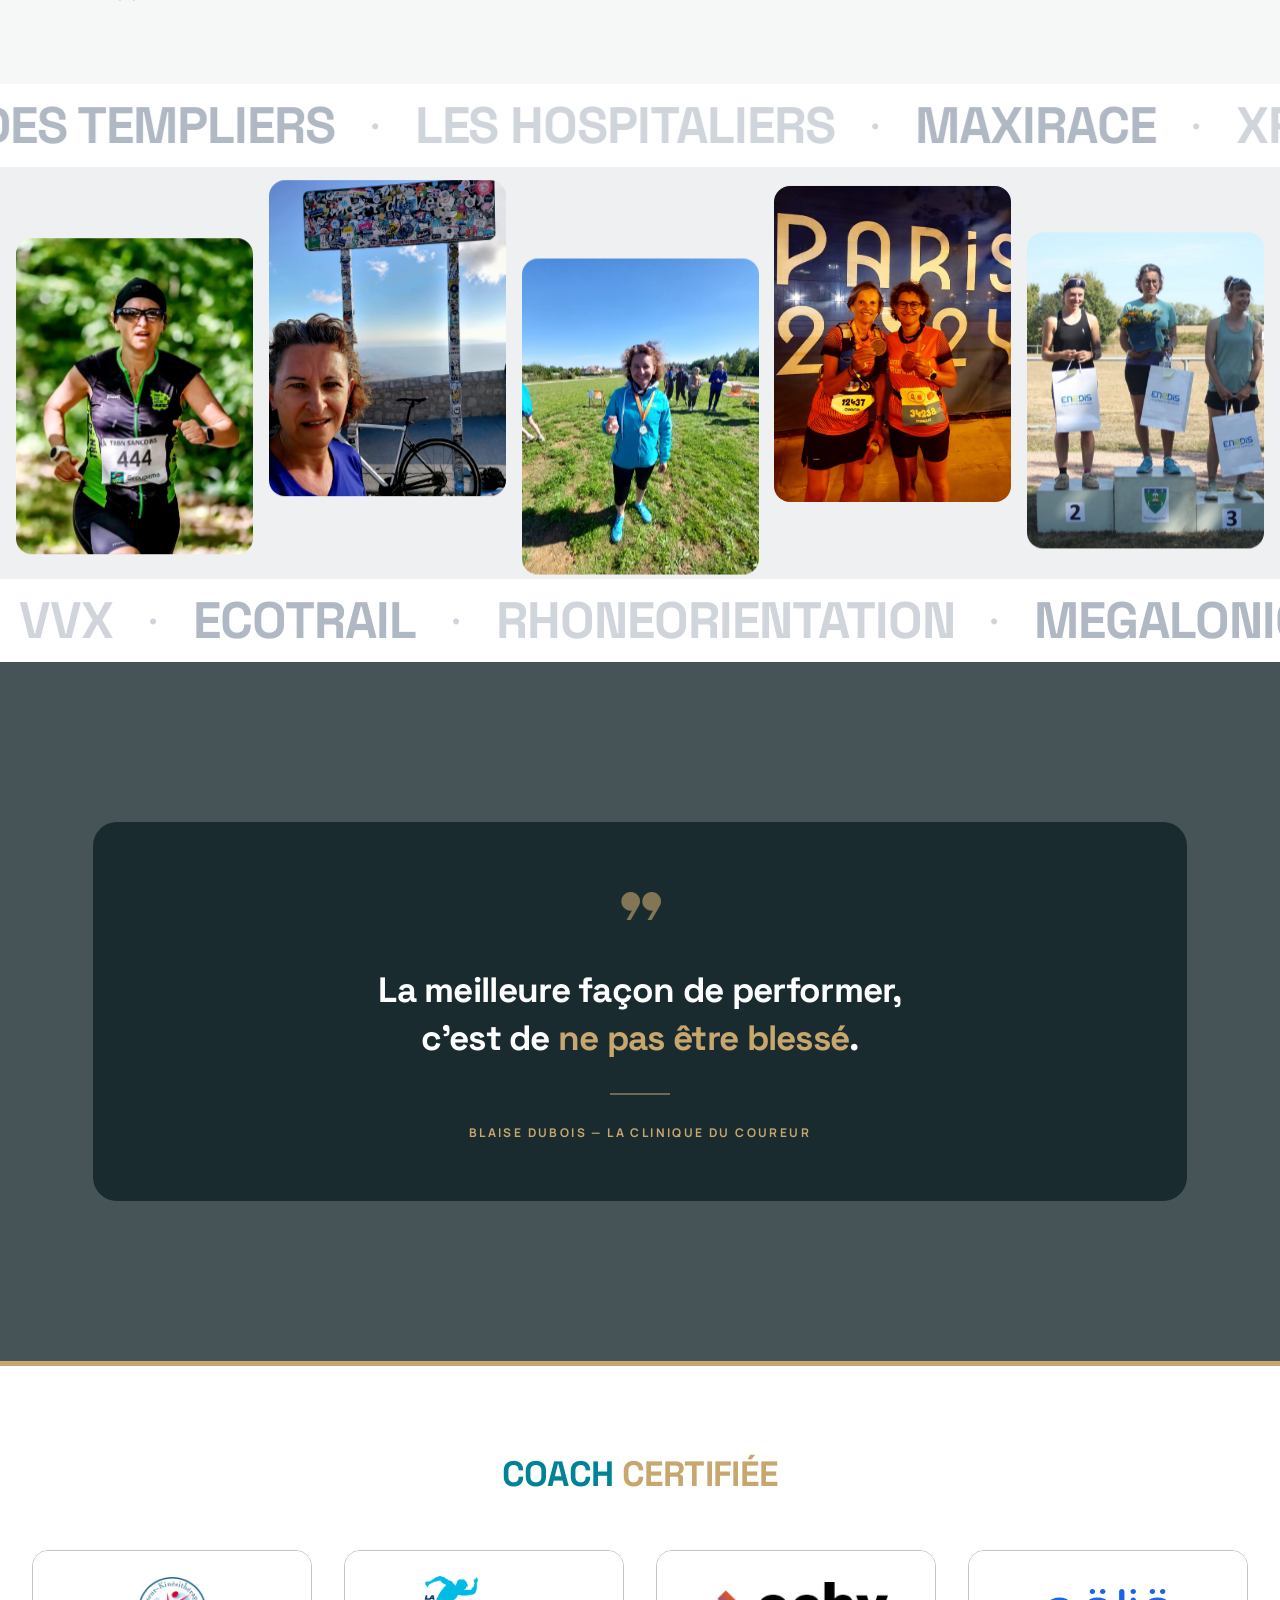
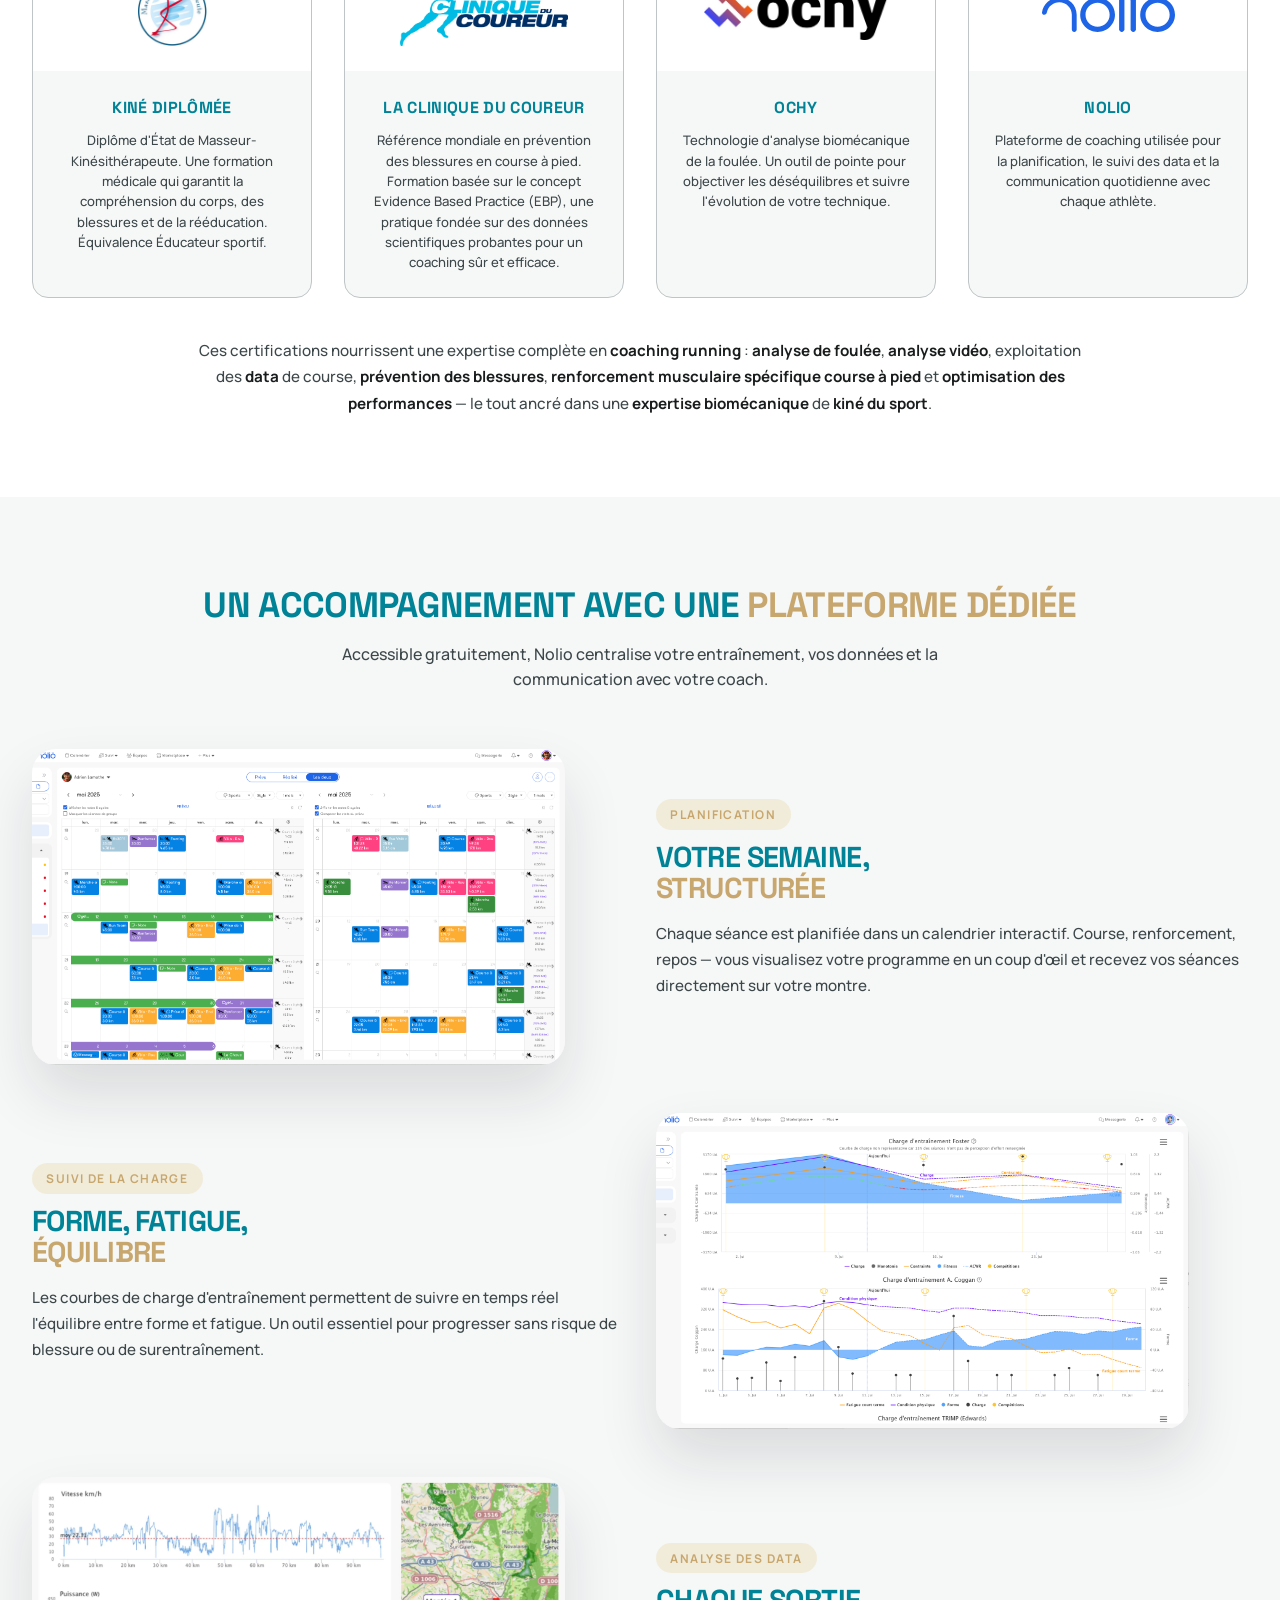
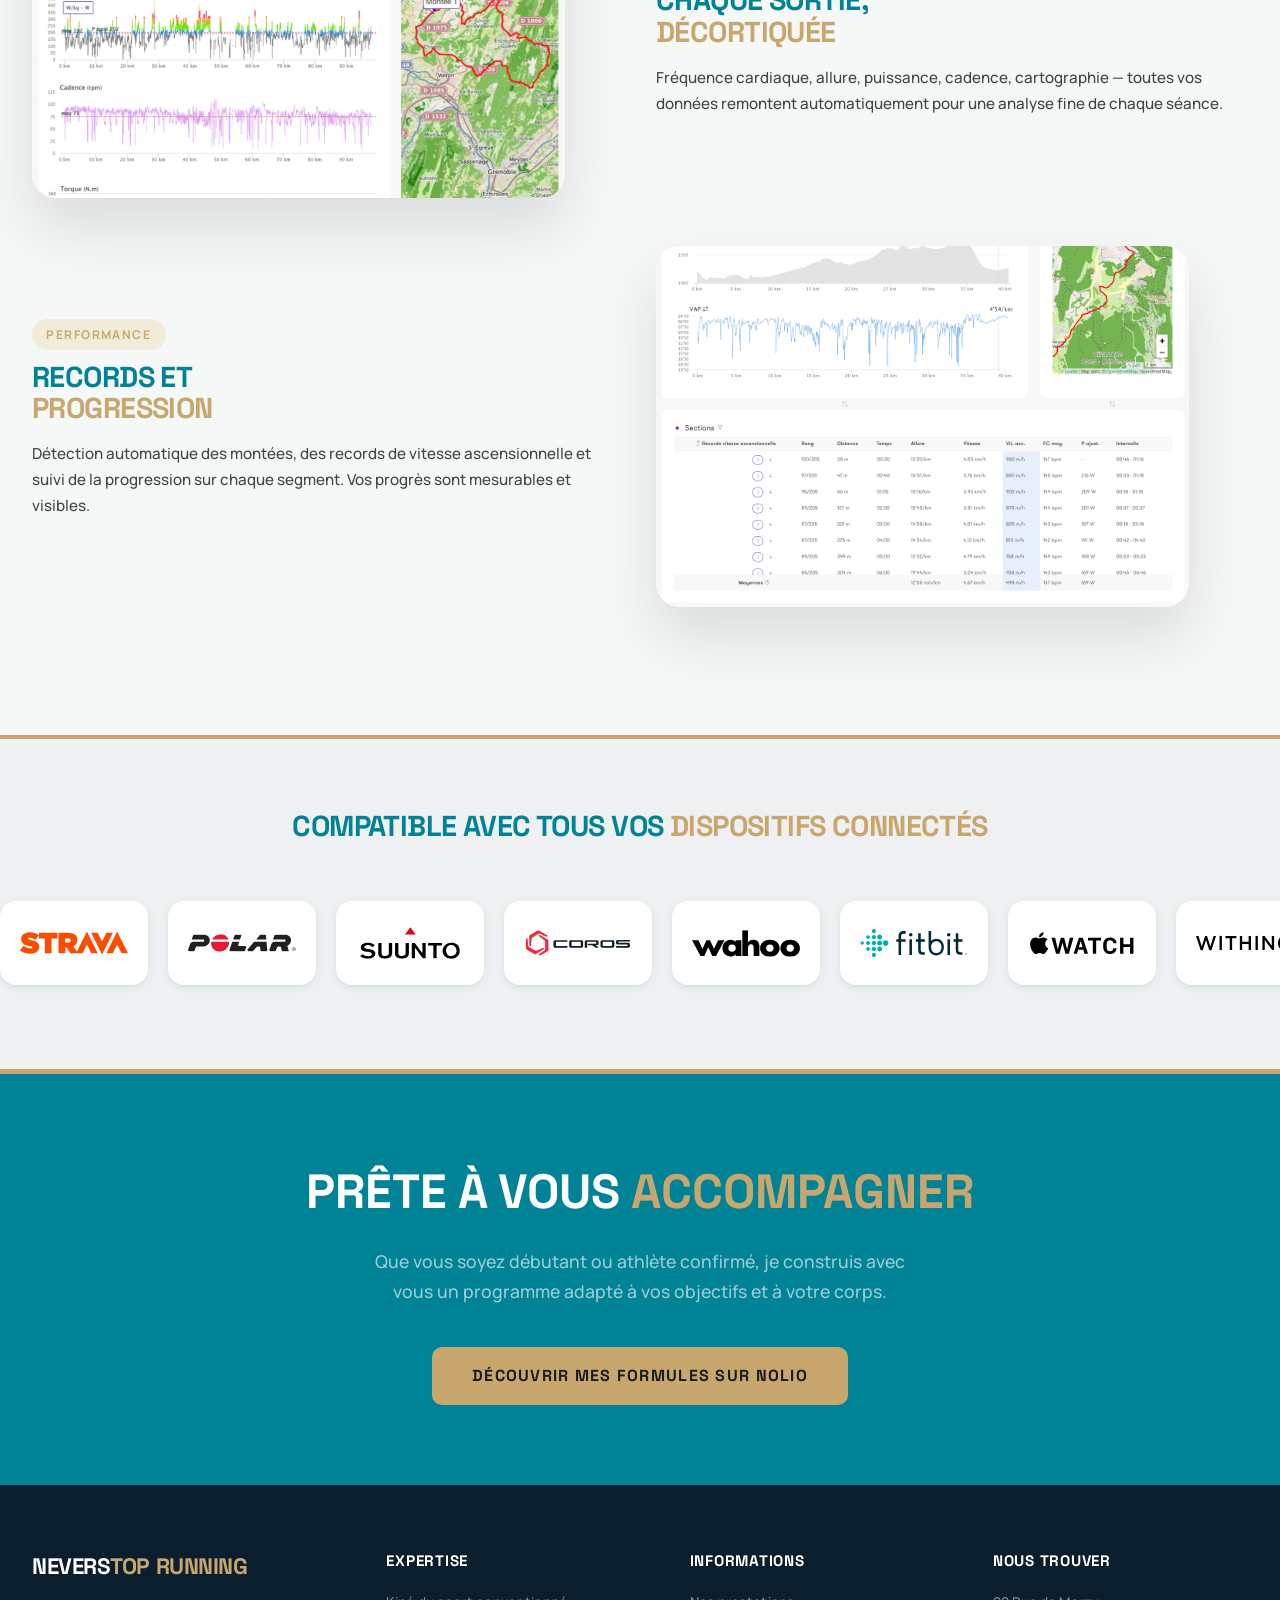
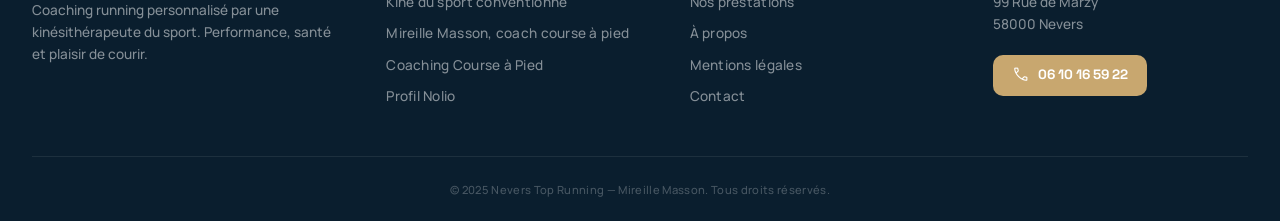
==== commit 6573b3d1: "Adding new styles and new prestation page" ====
--- a/coach-running.html
+++ b/coach-running.html
@@ -38,6 +38,7 @@
       <div class="nav__links">
         <a href="index.html" class="nav__link">Accueil</a>
         <a href="index.html#prestations" class="nav__link">Prestations</a>
+        <a href="coaching-course-a-pied.html" class="nav__link">Coaching</a>
         <a href="coach-running.html" class="nav__link active" style="color:var(--tertiary);">À Propos</a>
         <a href="index.html#contact" class="nav__link">Contact</a>
       </div>
@@ -52,6 +53,11 @@
   <section class="page-hero">
     <div class="page-hero__bg"></div>
     <div class="container" style="position:relative;z-index:2;">
+      <nav class="page-hero__breadcrumb" aria-label="Fil d'Ariane">
+        <a href="index.html">Accueil</a>
+        <span class="material-symbols-outlined">chevron_right</span>
+        <span>Coach Running</span>
+      </nav>
       <h1 class="page-hero__title">Mireille Masson<br><span>Coach course à pied</span></h1>
       <p class="page-hero__subtitle">Kinésithérapeute du sport et coach running à Nevers. 15 ans d'expérience au service
         de votre performance et de votre santé.</p>
@@ -74,7 +80,8 @@
           <p class="coach-intro__text">Mon approche est unique : elle ne se contente pas de vous faire courir plus vite,
             elle vise à construire un corps <strong>résilient</strong> capable de supporter la charge d'entraînement
             sans s'effondrer.</p>
-          <p class="coach-intro__text">Installée à <strong>Nevers</strong>, fondatrice et coach du TRN58, j'accompagne des coureurs de tous niveaux —
+          <p class="coach-intro__text">Installée à <strong>Nevers</strong>, fondatrice et coach du TRN58, j'accompagne
+            des coureurs de tous niveaux —
             du débutant qui souhaite finir son premier 10 km au marathonien qui vise un record personnel. Route, trail,
             course d'orientation : chaque discipline est un levier de progression.</p>
         </div>
@@ -97,7 +104,9 @@
         <div class="skill-card">
           <span class="material-symbols-outlined filled">monitoring</span>
           <h3 class="skill-card__title">Analyse de performance</h3>
-          <p class="skill-card__desc">Tests VMA, vitesse critique, détermination des seuils ventilatoires, quantification du stress mécanique, analyse de la foulée, analyse des data — une approche chiffrée pour mesurer et optimiser vos progrès.</p>
+          <p class="skill-card__desc">Tests VMA, vitesse critique, détermination des seuils ventilatoires,
+            quantification du stress mécanique, analyse de la foulée, analyse des data — une approche chiffrée pour
+            mesurer et optimiser vos progrès.</p>
         </div>
         <div class="skill-card">
           <span class="material-symbols-outlined filled">directions_run</span>
@@ -120,7 +129,8 @@
         <div class="skill-card">
           <span class="material-symbols-outlined filled">explore</span>
           <h3 class="skill-card__title">Course d'orientation</h3>
-          <p class="skill-card__desc">Pratiquante et compétitrice, je propose des programmes intégrant la spécificité technique de la CO pour développer agilité et lecture de terrain.</p>
+          <p class="skill-card__desc">Pratiquante et compétitrice, je propose des programmes intégrant la spécificité
+            technique de la CO pour développer agilité et lecture de terrain.</p>
         </div>
       </div>
     </div>
@@ -256,7 +266,8 @@
               <span class="material-symbols-outlined moment-arrow">expand_more</span>
             </button>
             <div class="moment-body">
-              <div class="moment-body__inner">Compétitrice régulière en CO, une discipline qui allie course à pied, lecture de carte et maîtrise de la boussole.</div>
+              <div class="moment-body__inner">Compétitrice régulière en CO, une discipline qui allie course à pied,
+                lecture de carte et maîtrise de la boussole.</div>
             </div>
           </div>
 
@@ -279,7 +290,8 @@
               <span class="material-symbols-outlined moment-arrow">expand_more</span>
             </button>
             <div class="moment-body">
-              <div class="moment-body__inner">Coaching de groupe en activité multisport. Organisation et animation de stages sportifs.</div>
+              <div class="moment-body__inner">Coaching de groupe en activité multisport. Organisation et animation de
+                stages sportifs.</div>
             </div>
           </div>
         </div>
@@ -379,7 +391,9 @@
           </div>
           <div class="cert-card__body">
             <h3 class="cert-card__name">La Clinique du Coureur</h3>
-            <p class="cert-card__desc">Référence mondiale en prévention des blessures en course à pied. Formation basée sur le concept Evidence Based Practice (EBP), une pratique fondée sur des données scientifiques probantes pour un coaching sûr et efficace.</p>
+            <p class="cert-card__desc">Référence mondiale en prévention des blessures en course à pied. Formation basée
+              sur le concept Evidence Based Practice (EBP), une pratique fondée sur des données scientifiques probantes
+              pour un coaching sûr et efficace.</p>
           </div>
         </div>
 
@@ -530,6 +544,7 @@
         <div class="footer__links">
           <a href="coach-running.html" class="footer__link">Kiné du sport conventionné</a>
           <a href="coach-running.html" class="footer__link">Mireille Masson, coach course à pied</a>
+          <a href="coaching-course-a-pied.html" class="footer__link">Coaching Course à Pied</a>
           <a href="https://www.nolio.io/coach/masson.mireille40@gmail.com/" target="_blank" rel="noopener"
             class="footer__link">Profil Nolio</a>
         </div>
@@ -537,9 +552,9 @@
       <div>
         <h4 class="footer__col-title">Informations</h4>
         <div class="footer__links">
+          <a href="coaching-course-a-pied.html" class="footer__link">Nos prestations</a>
+          <a href="coach-running.html" class="footer__link">À propos</a>
           <a href="mentions-legales.html" class="footer__link">Mentions légales</a>
-          <a href="index.html#prestations" class="footer__link">Nos prestations</a>
-          <a href="index.html#apropos" class="footer__link">À propos</a>
           <a href="index.html#contact" class="footer__link">Contact</a>
         </div>
       </div>
@@ -560,5 +575,4 @@
   <script src="assets/js/main.js" defer></script>
   <script src="assets/js/coach.js" defer></script>
 </body>
-
 </html>
--- a/assets/css/main.css
+++ b/assets/css/main.css
@@ -179,11 +179,17 @@
 
 
     .text-label {
+      display: inline-block;
+      width: fit-content;
+      background: rgba(212, 175, 55, 0.15);
+      color: var(--tertiary);
       font-family: 'Manrope', sans-serif;
       font-weight: 700;
       font-size: 0.75rem;
-      letter-spacing: 0.2em;
-      text-transform: uppercase;
+      letter-spacing: 0.12em;
+      text-transform: uppercase;
+      padding: 0.35rem 0.9rem;
+      border-radius: 100px;
     }
 
     /* Titres sur fond sombre → blanc */
@@ -815,4 +821,33 @@
     body.menu-open {
       overflow: hidden;
     }
-  +
+/* ============================================
+   PAGE HERO BREADCRUMB
+   ============================================ */
+.page-hero__breadcrumb {
+  display: flex;
+  align-items: center;
+  gap: 0.5rem;
+  margin-bottom: 1.5rem;
+  font-size: 0.78rem;
+  font-weight: 600;
+  letter-spacing: 0.08em;
+  text-transform: uppercase;
+  color: var(--on-surface-variant);
+}
+
+.page-hero__breadcrumb a {
+  color: var(--on-surface-variant);
+  text-decoration: none;
+  transition: color 0.2s;
+}
+
+.page-hero__breadcrumb a:hover {
+  color: var(--primary);
+}
+
+.page-hero__breadcrumb .material-symbols-outlined {
+  font-size: 1rem;
+  opacity: 0.5;
+}
--- a/assets/css/coach.css
+++ b/assets/css/coach.css
@@ -149,37 +149,37 @@
     .page-hero {
       position: relative;
       padding: 10rem 0 4rem;
-      background: var(--primary);
+      background: var(--surface-variant);
       overflow: hidden;
-      border-bottom: 5px solid var(--tertiary);
+      border-bottom: 2px solid #c8cbcc;
     }
 
     .page-hero__bg {
       position: absolute;
       inset: 0;
-      background: url('https://images.unsplash.com/photo-1584415942461-a2006d774f60?q=80&w=1600&auto=format&fit=crop') center/cover no-repeat;
-      opacity: 0.2;
+      background:
+        radial-gradient(ellipse 80% 60% at 70% 50%, rgba(var(--primary-rgb, 26, 86, 219), .12) 0%, transparent 70%),
+        radial-gradient(ellipse 50% 40% at 20% 80%, rgba(var(--tertiary-rgb, 212, 175, 55), .08) 0%, transparent 60%);
+      z-index: 1;
     }
 
     .page-hero__title {
-      font-family: 'Space Grotesk', sans-serif;
-      font-weight: 700;
-      font-size: clamp(2rem, 4vw, 3.5rem);
-      color: white;
-      text-transform: uppercase;
-      letter-spacing: -0.02em;
-      line-height: 1;
-      margin-bottom: 0.75rem;
+      font-size: clamp(2.2rem, 5vw, 3.6rem);
+      font-weight: 800;
+      line-height: 1.15;
+      color: var(--on-surface);
+      margin-bottom: 1rem;
     }
 
     .page-hero__title span {
-      color: var(--tertiary);
+      color: var(--primary);
     }
 
     .page-hero__subtitle {
-      font-size: 1.1rem;
-      color: rgba(255, 255, 255, 0.6);
-      max-width: 600px;
+      font-size: clamp(1rem, 2vw, 1.2rem);
+      color: var(--on-surface-variant);
+      max-width: 640px;
+      line-height: 1.7;
     }
 
     /* Coach intro */
@@ -213,14 +213,16 @@
     }
 
     .coach-intro__label {
-      font-family: 'Manrope', sans-serif;
-      font-weight: 700;
+      display: inline-block;
+      background: rgba(212, 175, 55, 0.15);
+      color: var(--tertiary);
       font-size: 0.75rem;
-      letter-spacing: 0.2em;
-      text-transform: uppercase;
-      color: var(--tertiary);
+      font-weight: 700;
+      letter-spacing: 0.12em;
+      text-transform: uppercase;
+      padding: 0.35rem 0.9rem;
+      border-radius: 100px;
       margin-bottom: 1rem;
-      display: block;
     }
 
     .coach-intro__title {
@@ -731,14 +733,16 @@
     }
 
     .nolio-split__label {
-      font-family: 'Manrope', sans-serif;
-      font-weight: 700;
+      display: inline-block;
+      background: rgba(212, 175, 55, 0.15);
+      color: var(--tertiary);
       font-size: 0.75rem;
-      letter-spacing: 0.2em;
-      text-transform: uppercase;
-      color: var(--tertiary);
+      font-weight: 700;
+      letter-spacing: 0.12em;
+      text-transform: uppercase;
+      padding: 0.35rem 0.9rem;
+      border-radius: 100px;
       margin-bottom: 0.75rem;
-      display: block;
     }
 
     .nolio-split__heading {
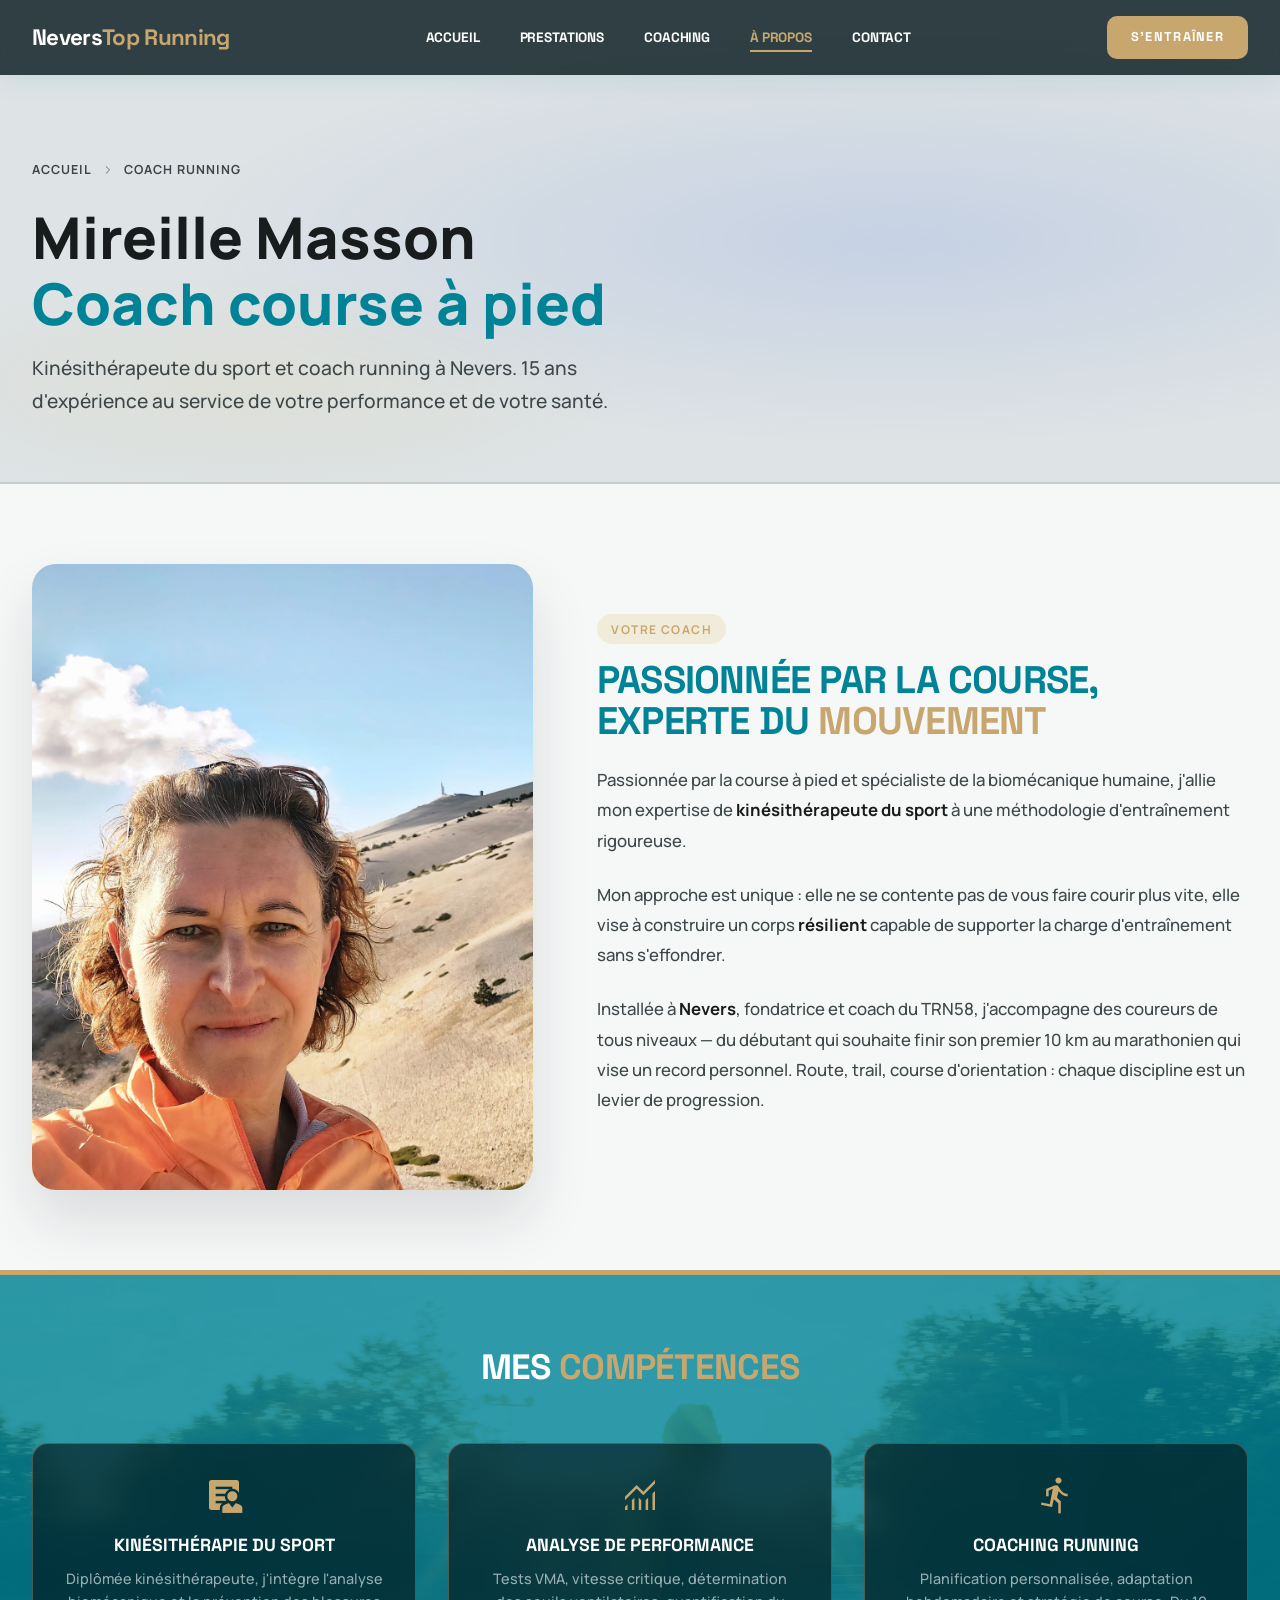
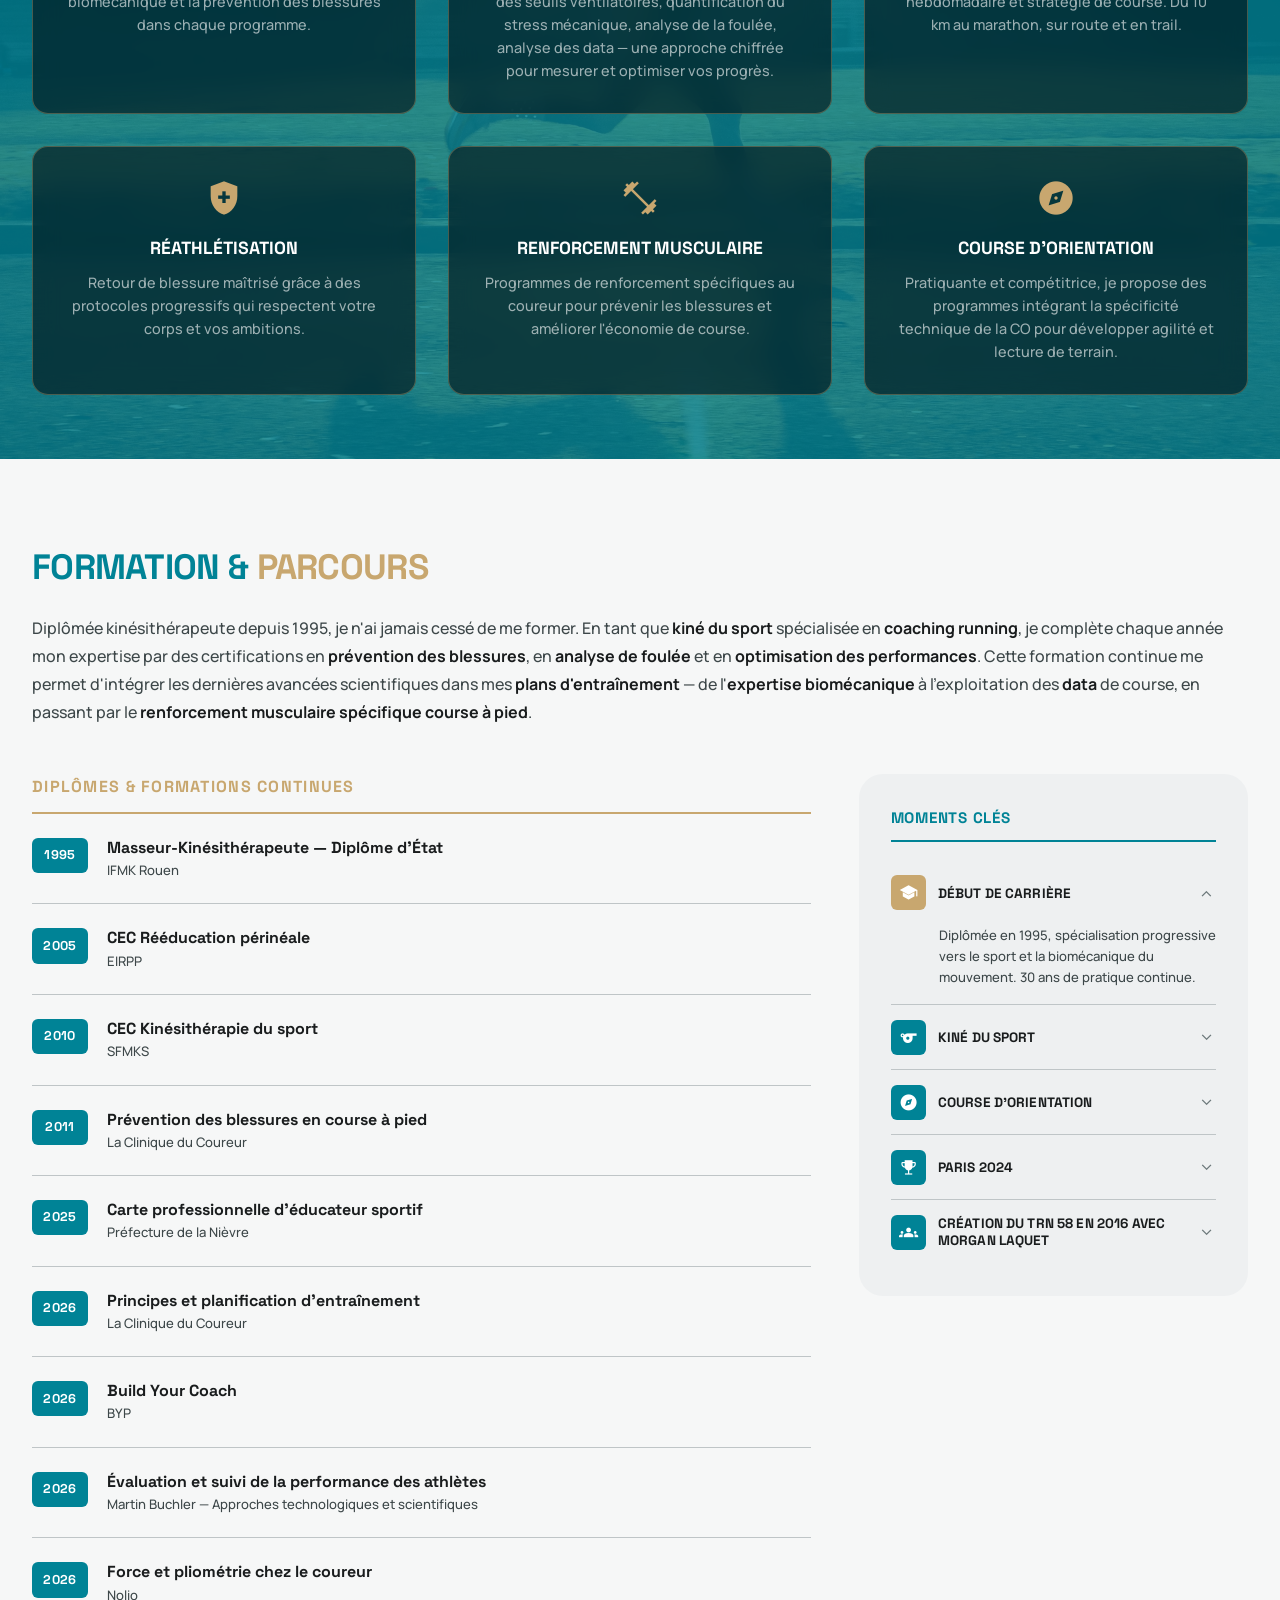
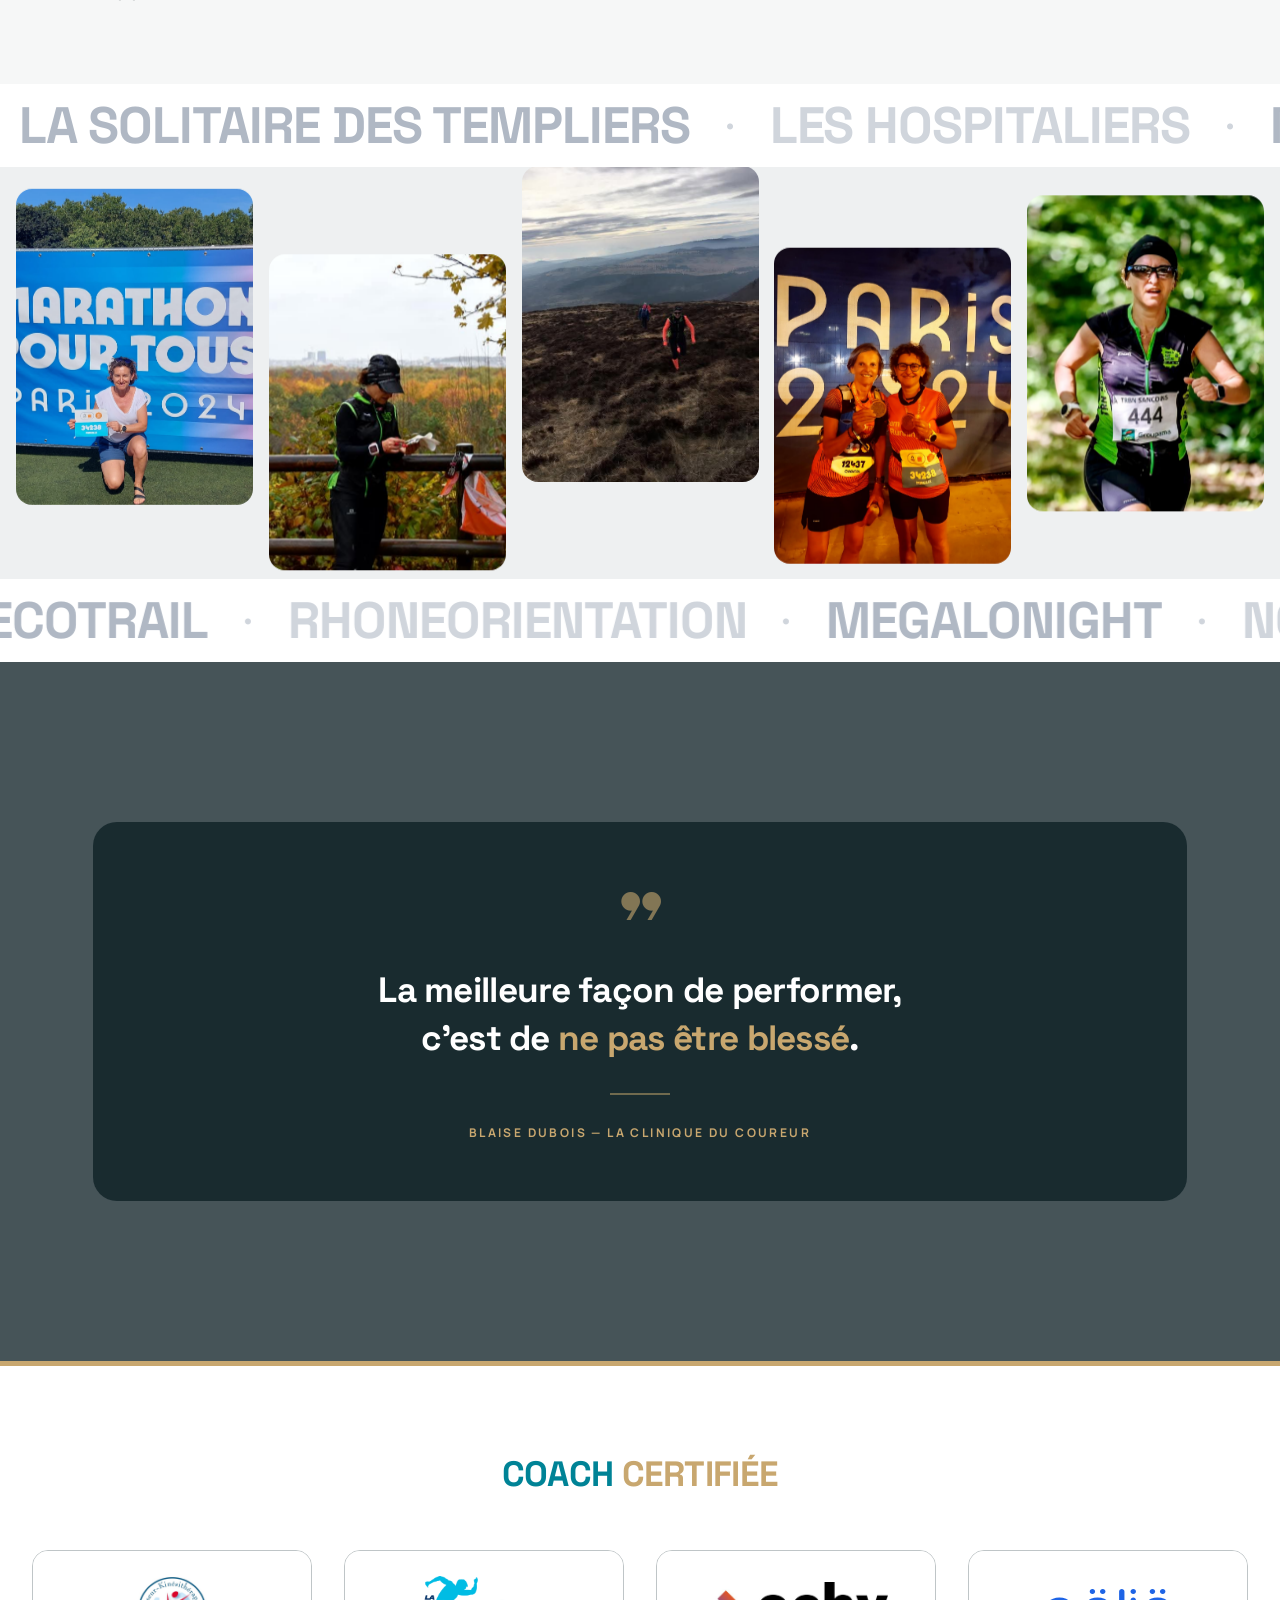
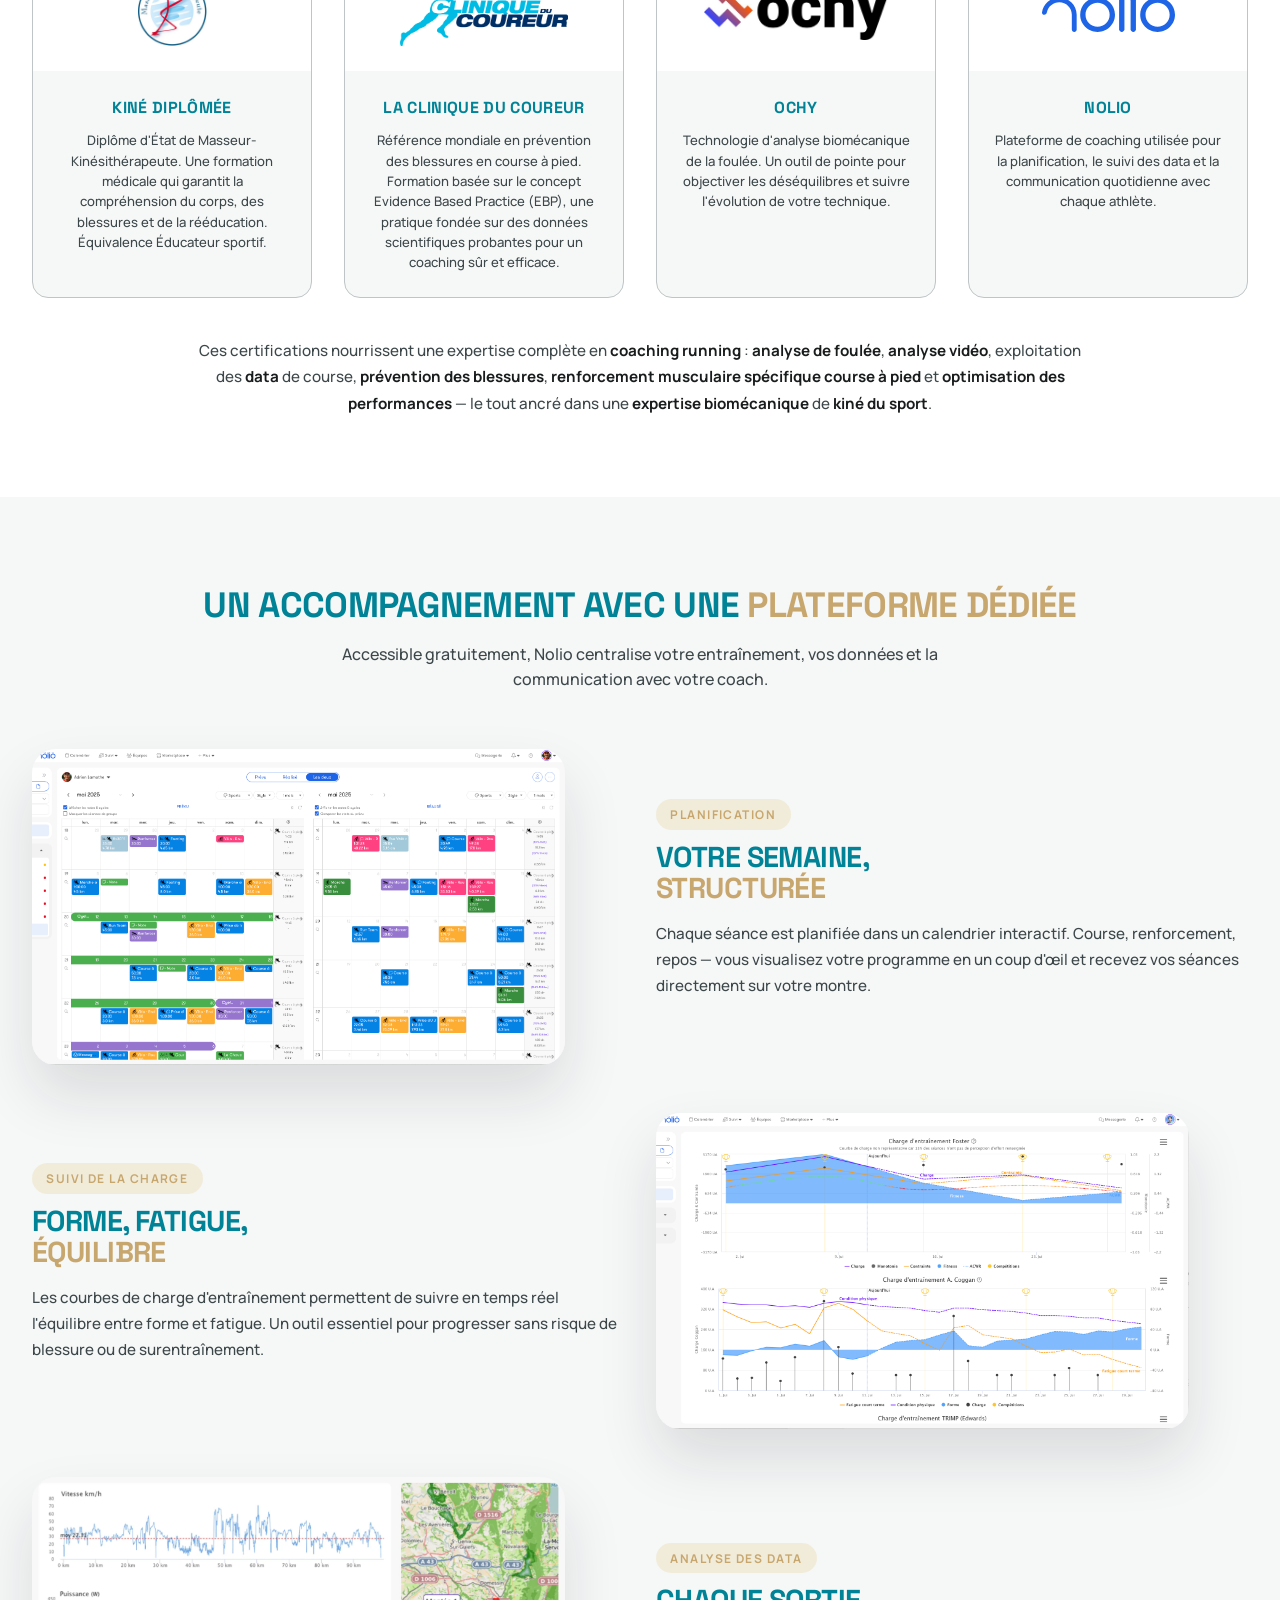
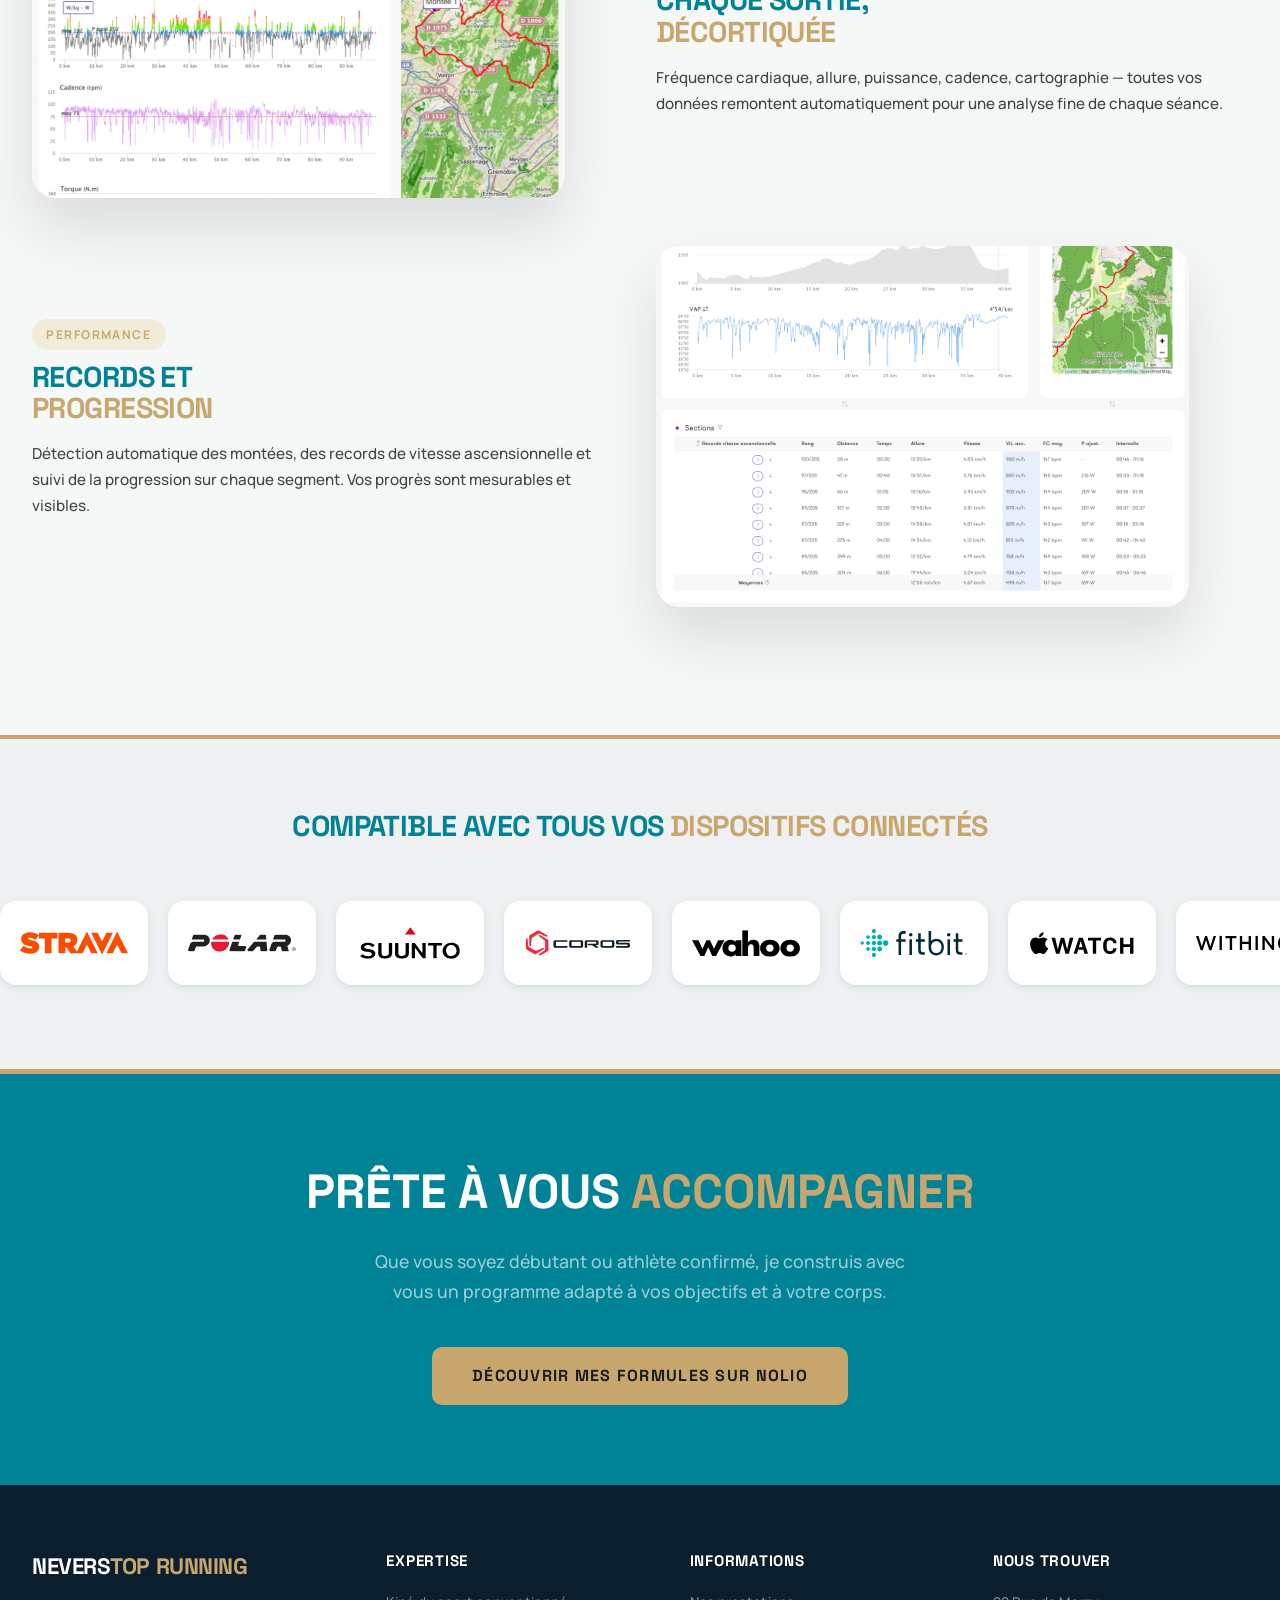
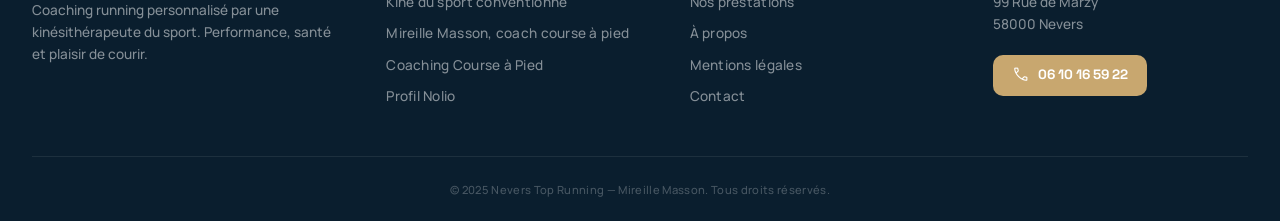
==== commit 8a32d7de: "Adding images and loading assets localy" ====
--- a/coach-running.html
+++ b/coach-running.html
@@ -352,8 +352,7 @@
   <!-- Parallax Quote -->
   <section class="parallax-quote">
     <div class="parallax-quote__bg" id="quoteParallaxBg">
-      <img src="https://i.ytimg.com/vi/ehqExYayttg/maxresdefault.jpg"
-        data-todo="À remplacer : télécharger la miniature YouTube et placer dans assets/img/og/youtube-thumb.jpg"
+      <img src="assets/img/og/youtube-thumb.jpg"
         alt="Blaise Dubois — La Clinique du Coureur" loading="lazy">
     </div>
     <div class="parallax-quote__overlay"></div>
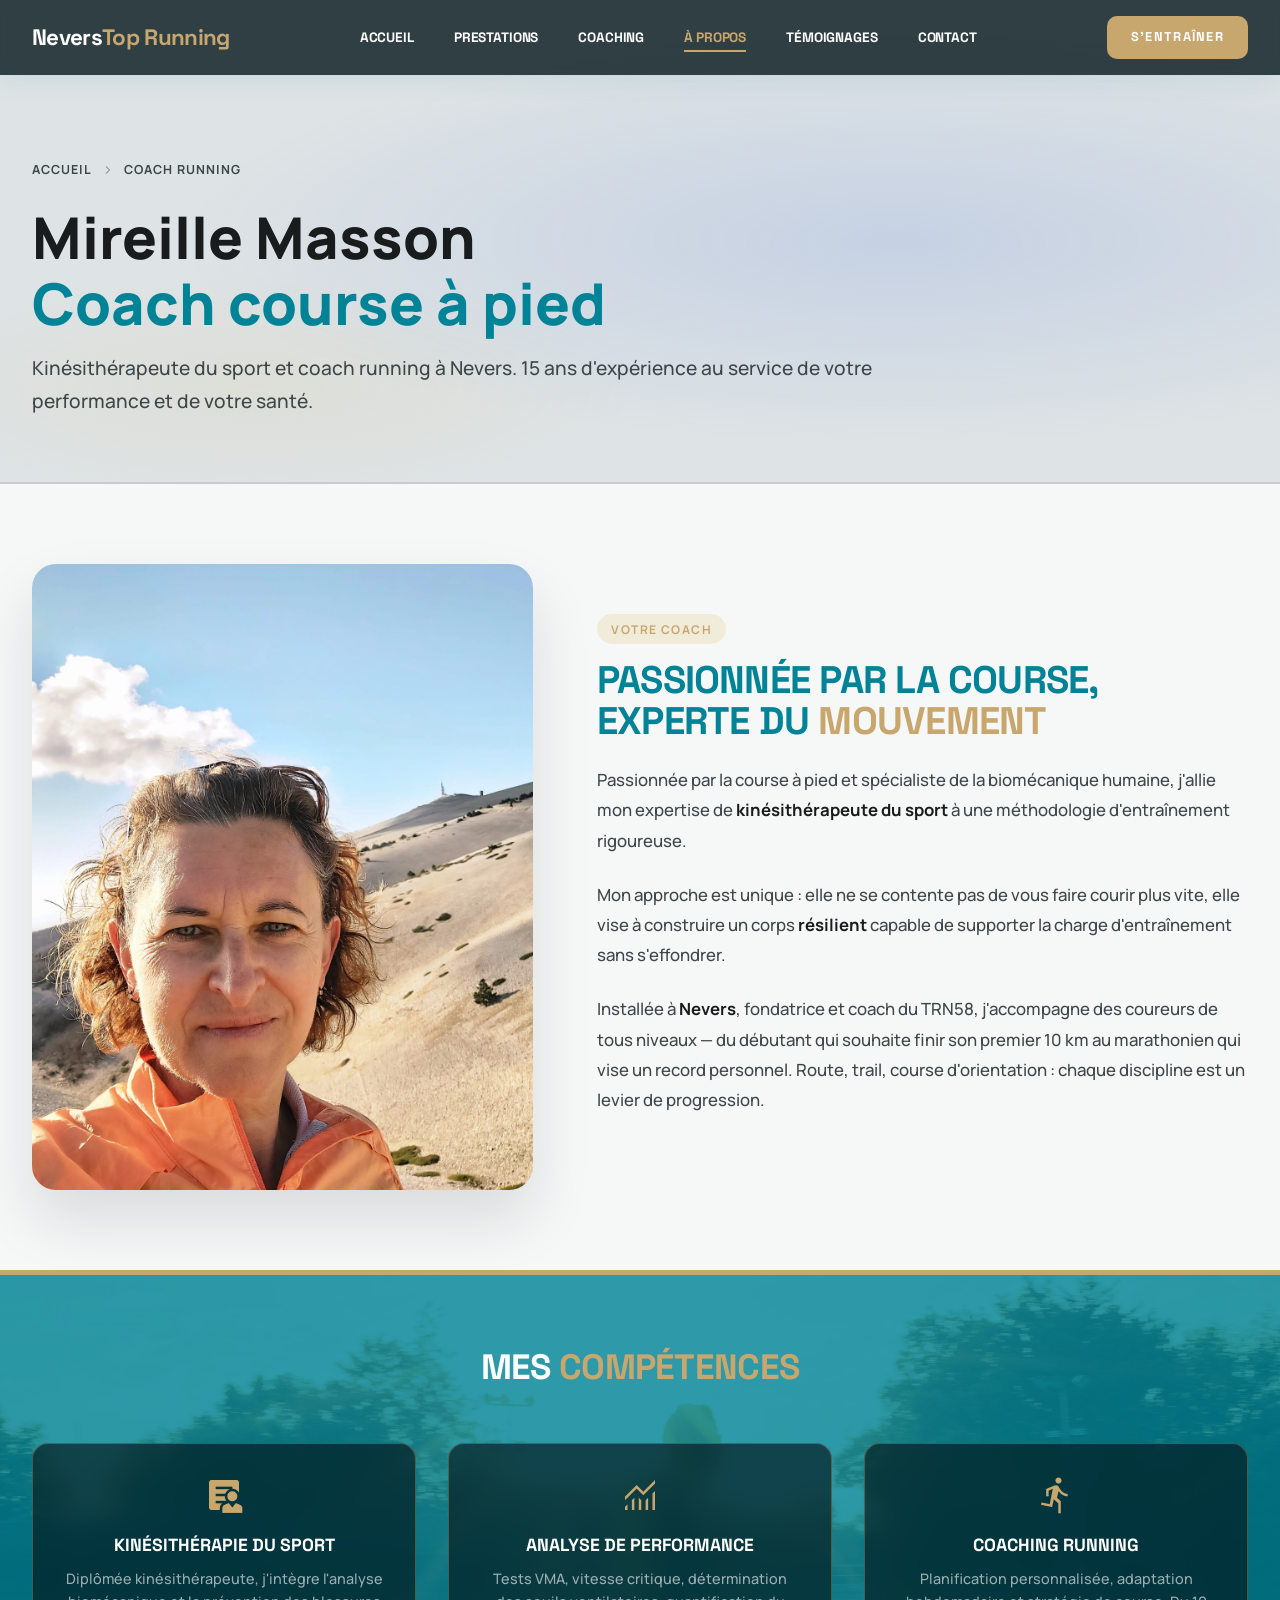
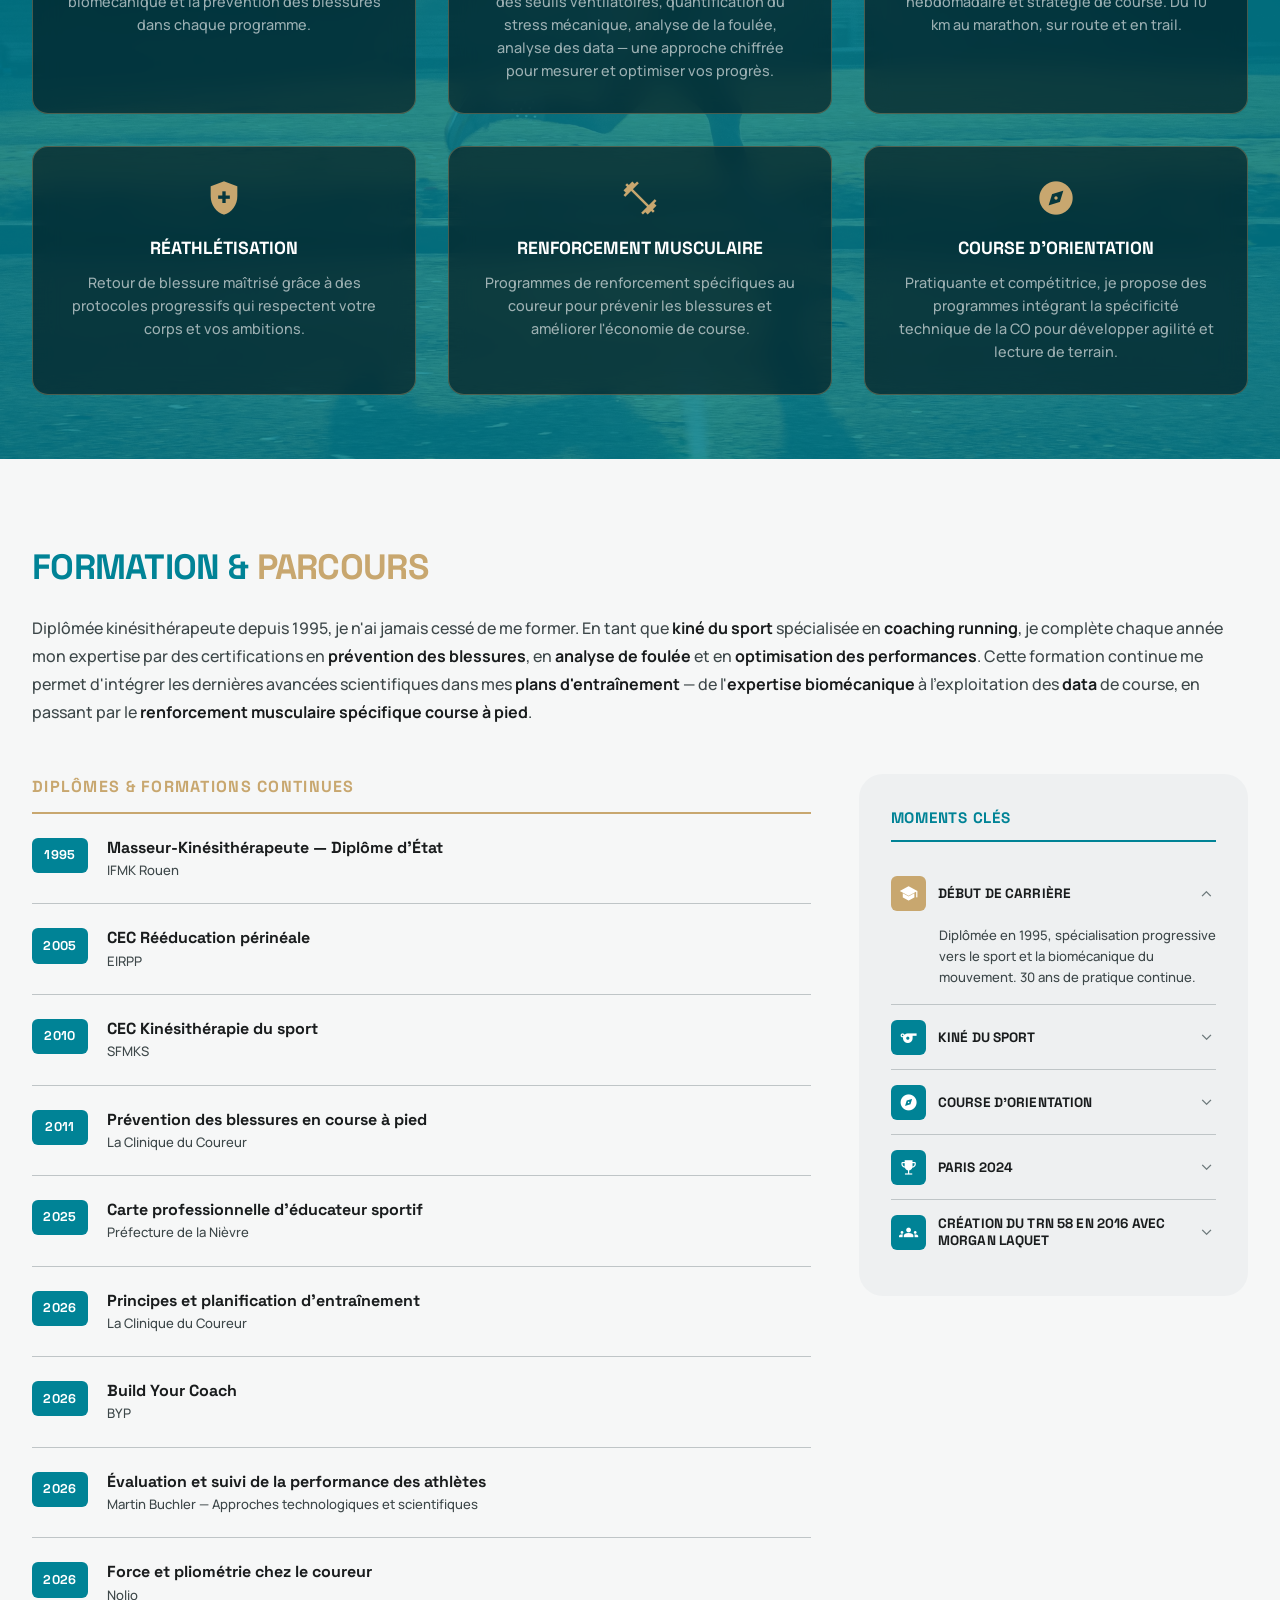
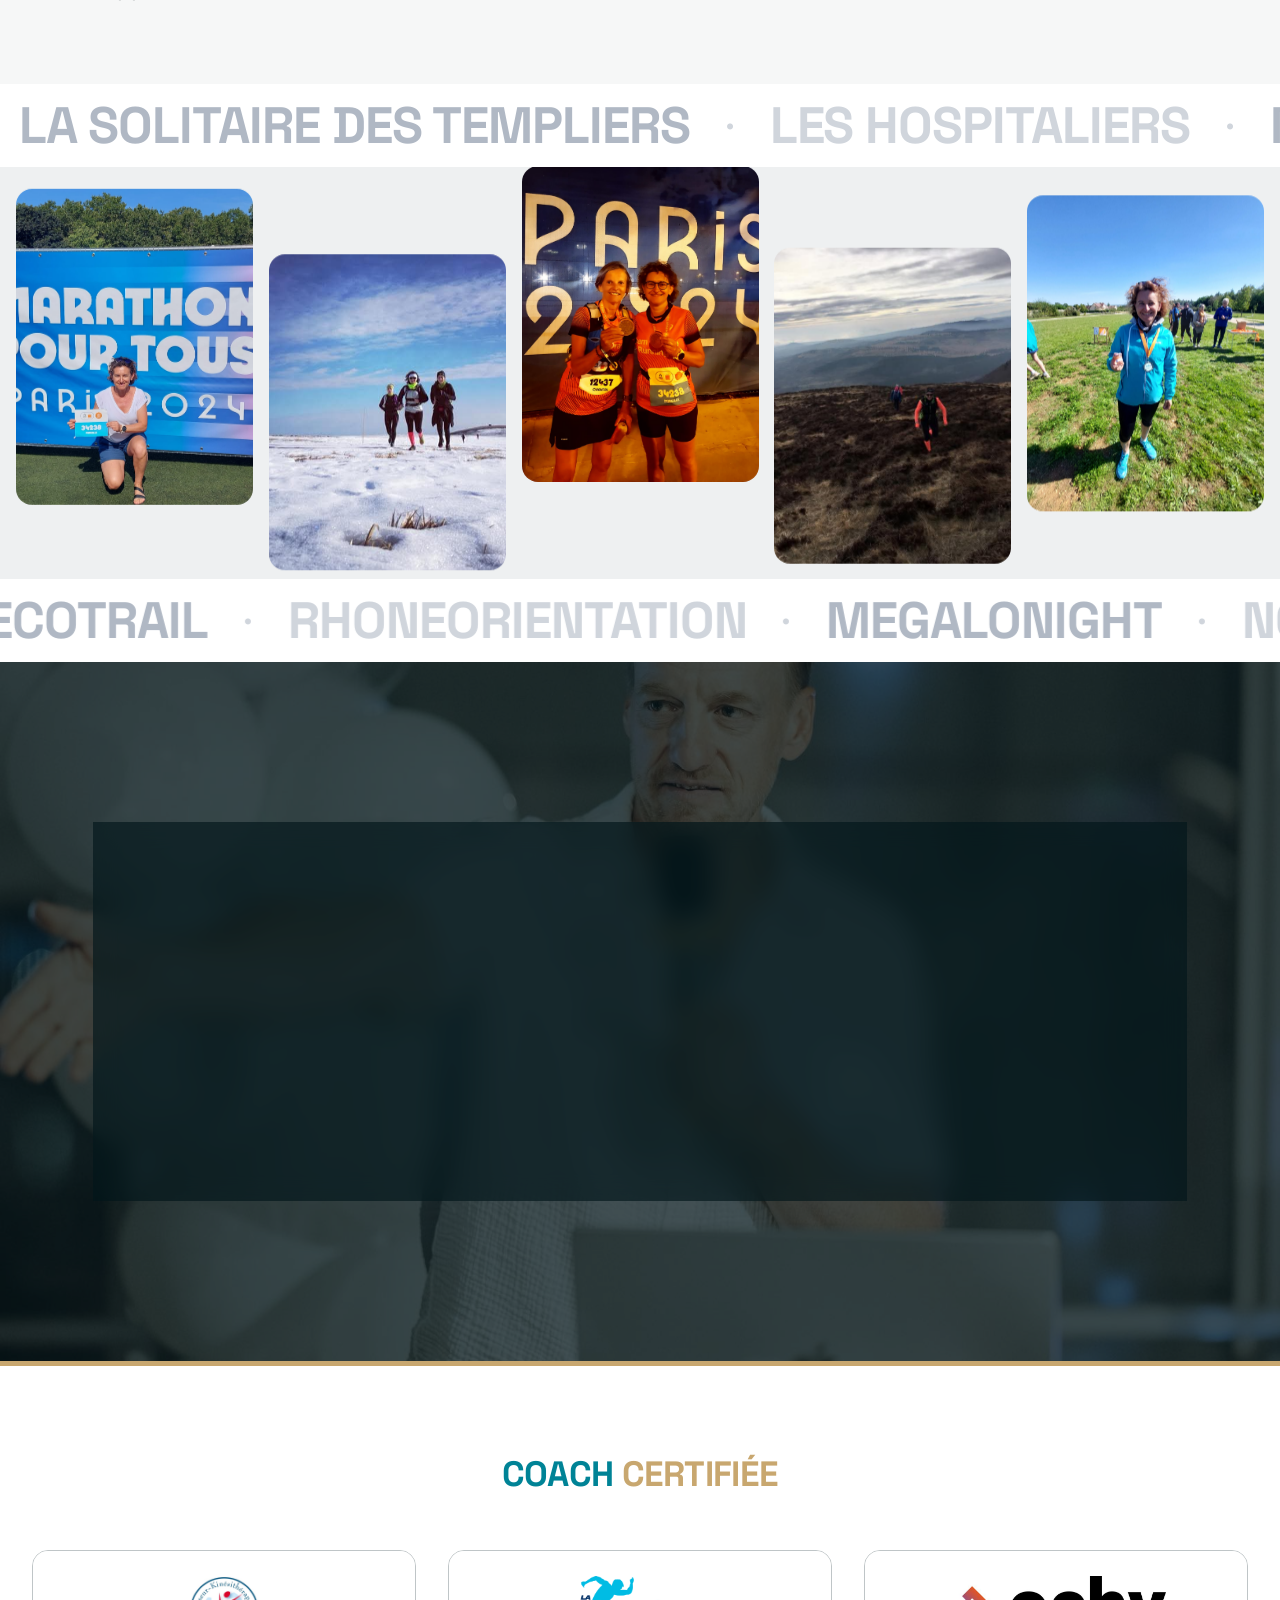
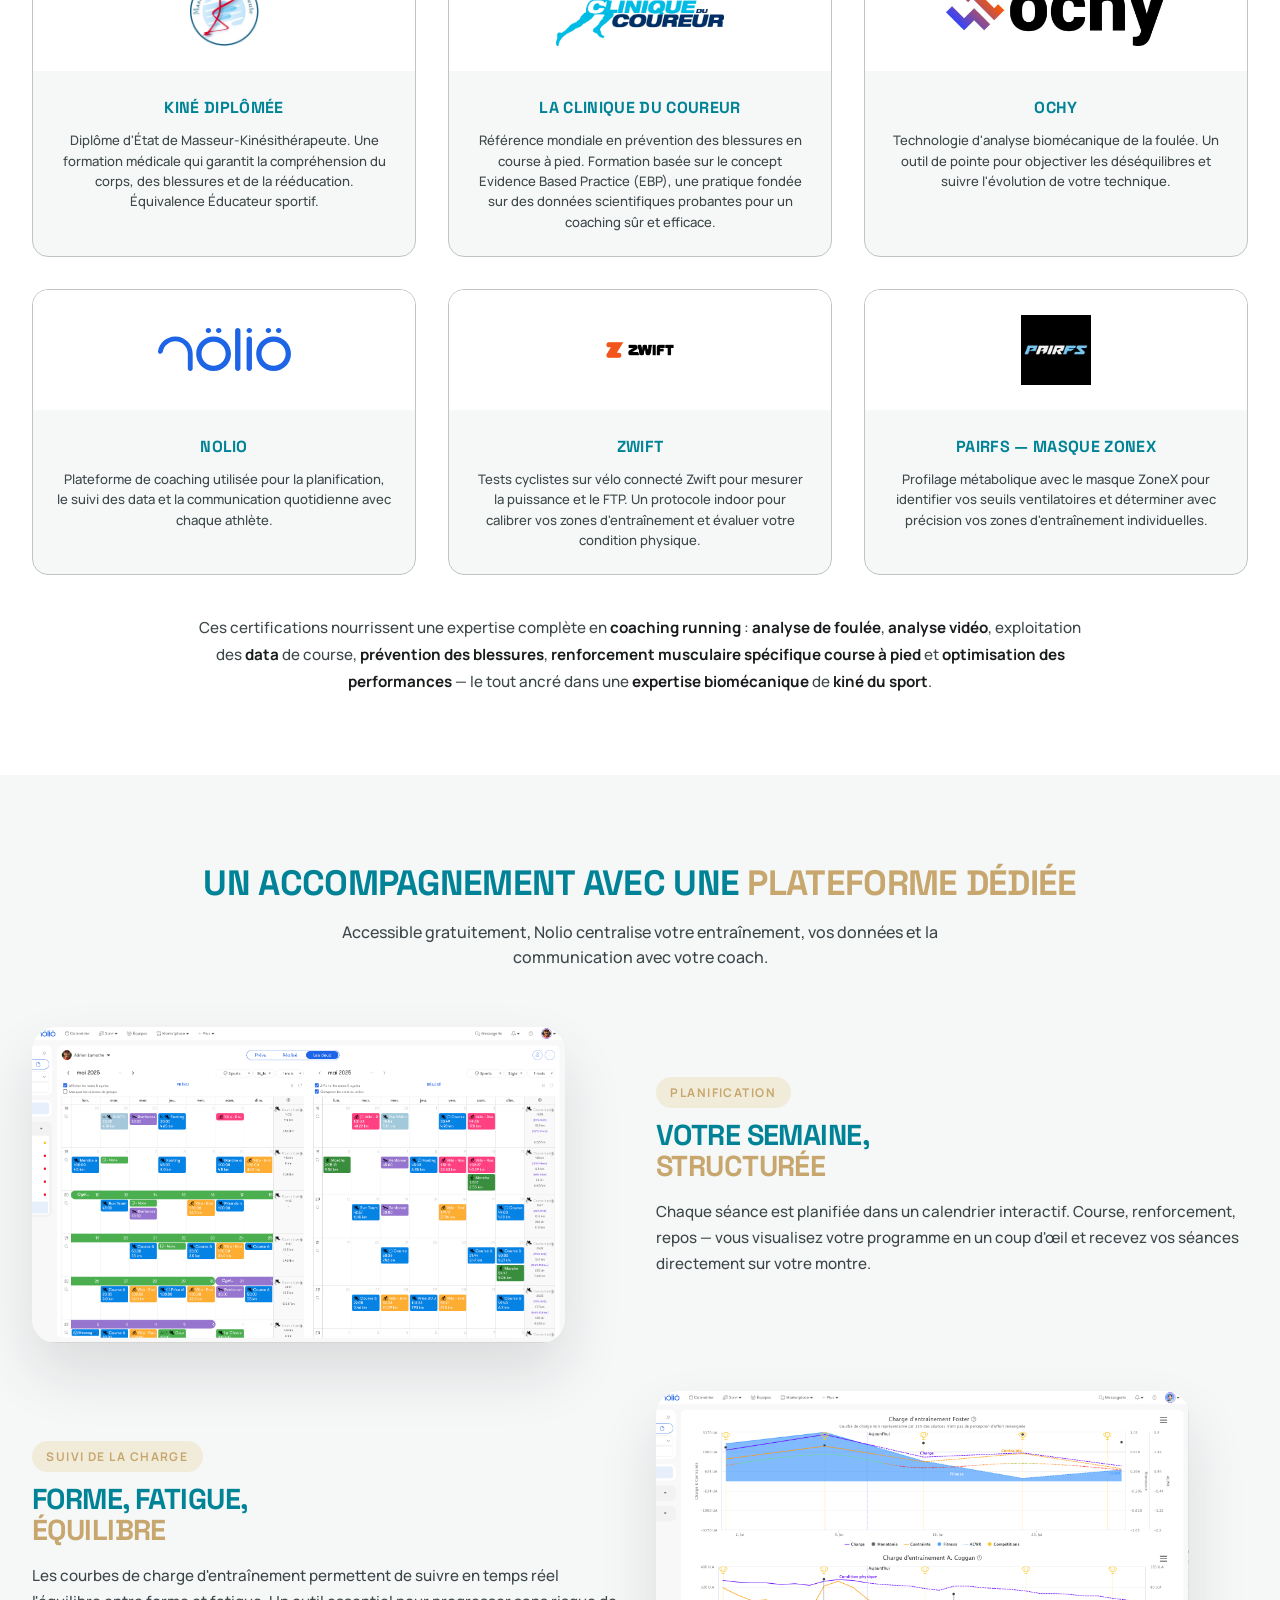
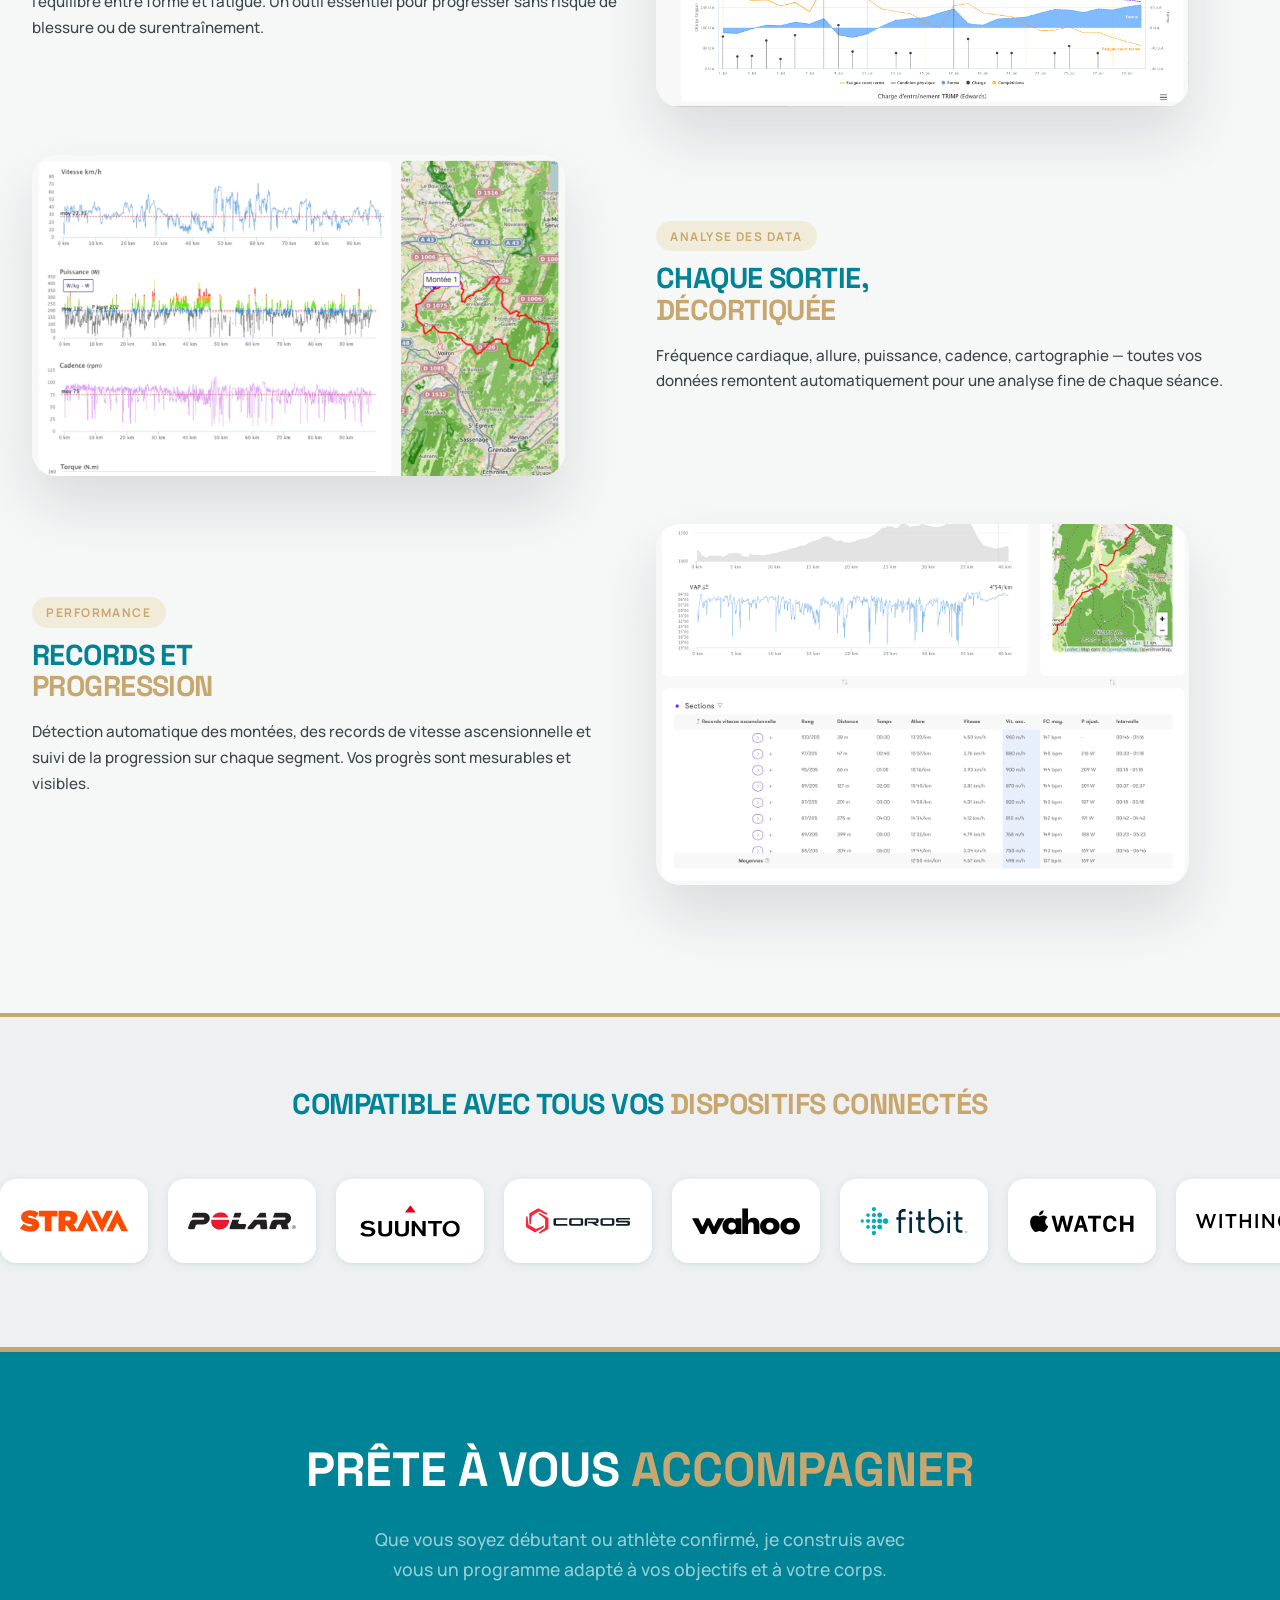
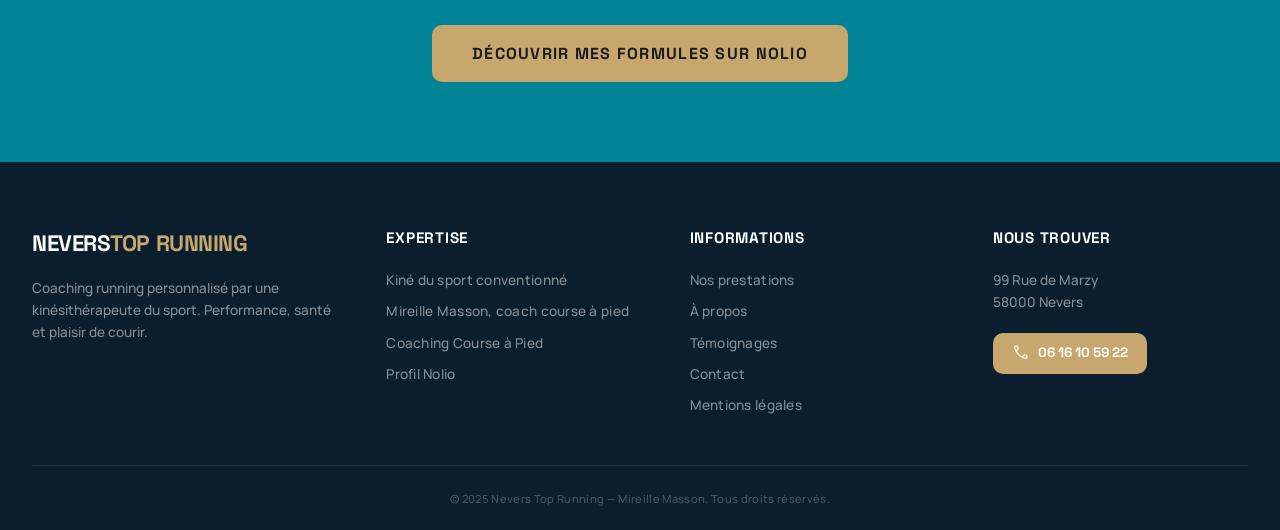
==== commit e34e12a4: "Finalizing website v1.0" ====
--- a/coach-running.html
+++ b/coach-running.html
@@ -40,6 +40,7 @@
         <a href="index.html#prestations" class="nav__link">Prestations</a>
         <a href="coaching-course-a-pied.html" class="nav__link">Coaching</a>
         <a href="coach-running.html" class="nav__link active" style="color:var(--tertiary);">À Propos</a>
+        <a href="temoignages.html" class="nav__link">Témoignages</a>
         <a href="index.html#contact" class="nav__link">Contact</a>
       </div>
       <div style="display:flex;">
@@ -352,7 +353,7 @@
   <!-- Parallax Quote -->
   <section class="parallax-quote">
     <div class="parallax-quote__bg" id="quoteParallaxBg">
-      <img src="assets/img/og/youtube-thumb.jpg"
+      <img src="assets/img/photos/blaise_dubois.jpg"
         alt="Blaise Dubois — La Clinique du Coureur" loading="lazy">
     </div>
     <div class="parallax-quote__overlay"></div>
@@ -415,6 +416,26 @@
             <h3 class="cert-card__name">Nolio</h3>
             <p class="cert-card__desc">Plateforme de coaching utilisée pour la planification, le suivi des data et la
               communication quotidienne avec chaque athlète.</p>
+          </div>
+        </div>
+
+        <div class="cert-card">
+          <div class="cert-card__logo">
+            <img src="assets/img/logos/swift.png" alt="Logo Zwift">
+          </div>
+          <div class="cert-card__body">
+            <h3 class="cert-card__name">Zwift</h3>
+            <p class="cert-card__desc">Tests cyclistes sur vélo connecté Zwift pour mesurer la puissance et le FTP. Un protocole indoor pour calibrer vos zones d'entraînement et évaluer votre condition physique.</p>
+          </div>
+        </div>
+
+        <div class="cert-card">
+          <div class="cert-card__logo">
+            <img src="assets/img/logos/pairfs.jpg" alt="Logo Pairfs">
+          </div>
+          <div class="cert-card__body">
+            <h3 class="cert-card__name">Pairfs — Masque ZoneX</h3>
+            <p class="cert-card__desc">Profilage métabolique avec le masque ZoneX pour identifier vos seuils ventilatoires et déterminer avec précision vos zones d'entraînement individuelles.</p>
           </div>
         </div>
 
@@ -553,15 +574,16 @@
         <div class="footer__links">
           <a href="coaching-course-a-pied.html" class="footer__link">Nos prestations</a>
           <a href="coach-running.html" class="footer__link">À propos</a>
+          <a href="temoignages.html" class="footer__link">Témoignages</a>
+          <a href="index.html#contact" class="footer__link">Contact</a>
           <a href="mentions-legales.html" class="footer__link">Mentions légales</a>
-          <a href="index.html#contact" class="footer__link">Contact</a>
         </div>
       </div>
       <div>
         <h4 class="footer__col-title">Nous trouver</h4>
         <address class="footer__address">99 Rue de Marzy<br>58000 Nevers</address>
-        <a href="tel:+33610165922" class="footer__phone">
-          <span class="material-symbols-outlined">phone</span> 06 10 16 59 22
+        <a href="tel:+33616105922" class="footer__phone">
+          <span class="material-symbols-outlined">phone</span> 06 16 10 59 22
         </a>
       </div>
     </div>
--- a/assets/css/coach.css
+++ b/assets/css/coach.css
@@ -1,6 +1,18 @@
 /* ============================================================
    COACH.CSS — Styles spécifiques à la page coach-running
    ============================================================ */
+
+/* Scroll fade-in pour les blocs témoignages */
+.coach-intro__grid {
+  opacity: 0;
+  transform: translateY(32px);
+  transition: opacity 0.7s ease, transform 0.7s ease;
+}
+
+.coach-intro__grid.is-visible {
+  opacity: 1;
+  transform: translateY(0);
+}
 
 
 
@@ -178,7 +190,7 @@
     .page-hero__subtitle {
       font-size: clamp(1rem, 2vw, 1.2rem);
       color: var(--on-surface-variant);
-      max-width: 640px;
+      max-width: 860px;
       line-height: 1.7;
     }
 
@@ -192,11 +204,25 @@
       grid-template-columns: 1fr 1.3fr;
       gap: 4rem;
       align-items: center;
+      margin-bottom: 5rem;
+    }
+
+    .coach-intro__grid:last-child {
+      margin-bottom: 0;
+    }
+
+    .coach-intro__grid--reverse {
+      grid-template-columns: 1.3fr 1fr;
     }
 
     @media (max-width: 768px) {
-      .coach-intro__grid {
+      .coach-intro__grid,
+      .coach-intro__grid--reverse {
         grid-template-columns: 1fr;
+      }
+
+      .coach-intro__grid--reverse .coach-intro__img {
+        order: -1;
       }
     }
 
@@ -497,7 +523,7 @@
 
     .certifications__grid {
       display: grid;
-      grid-template-columns: repeat(4, 1fr);
+      grid-template-columns: repeat(3, 1fr);
       gap: 2rem;
     }
 
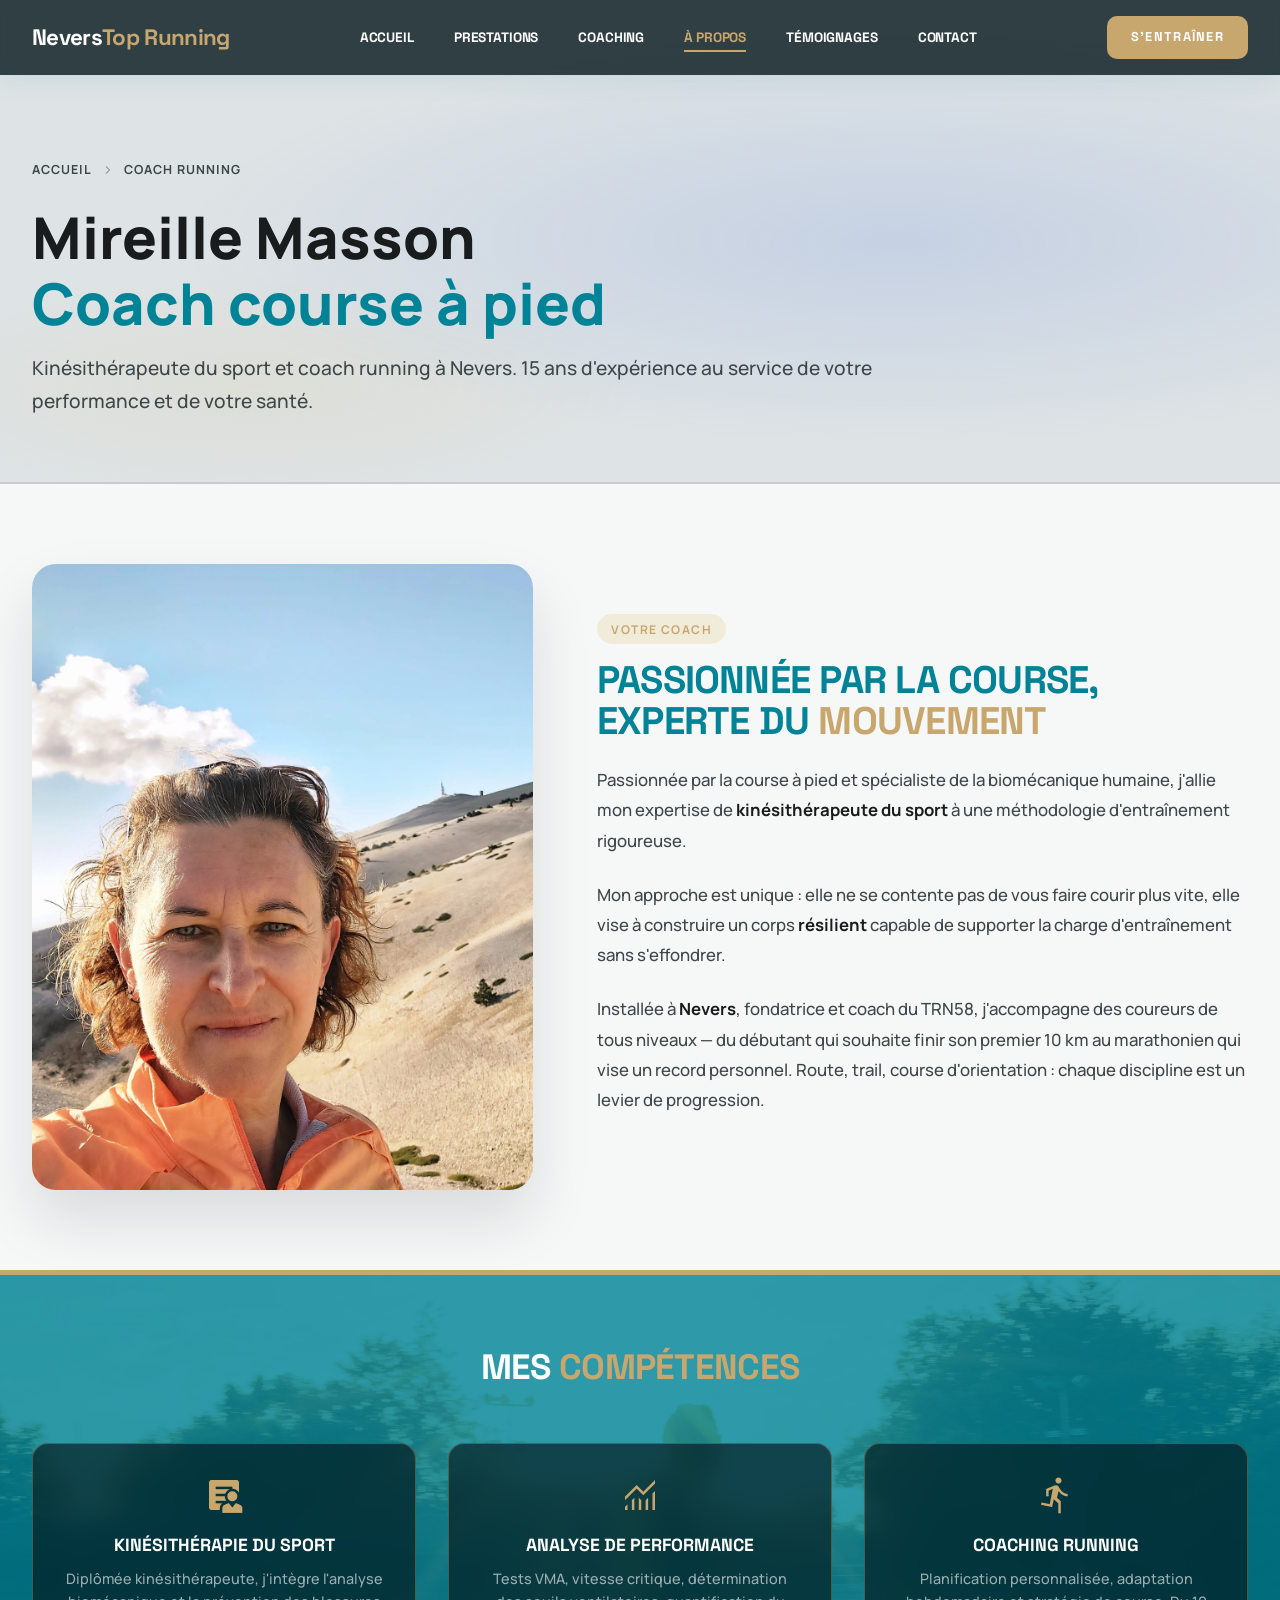
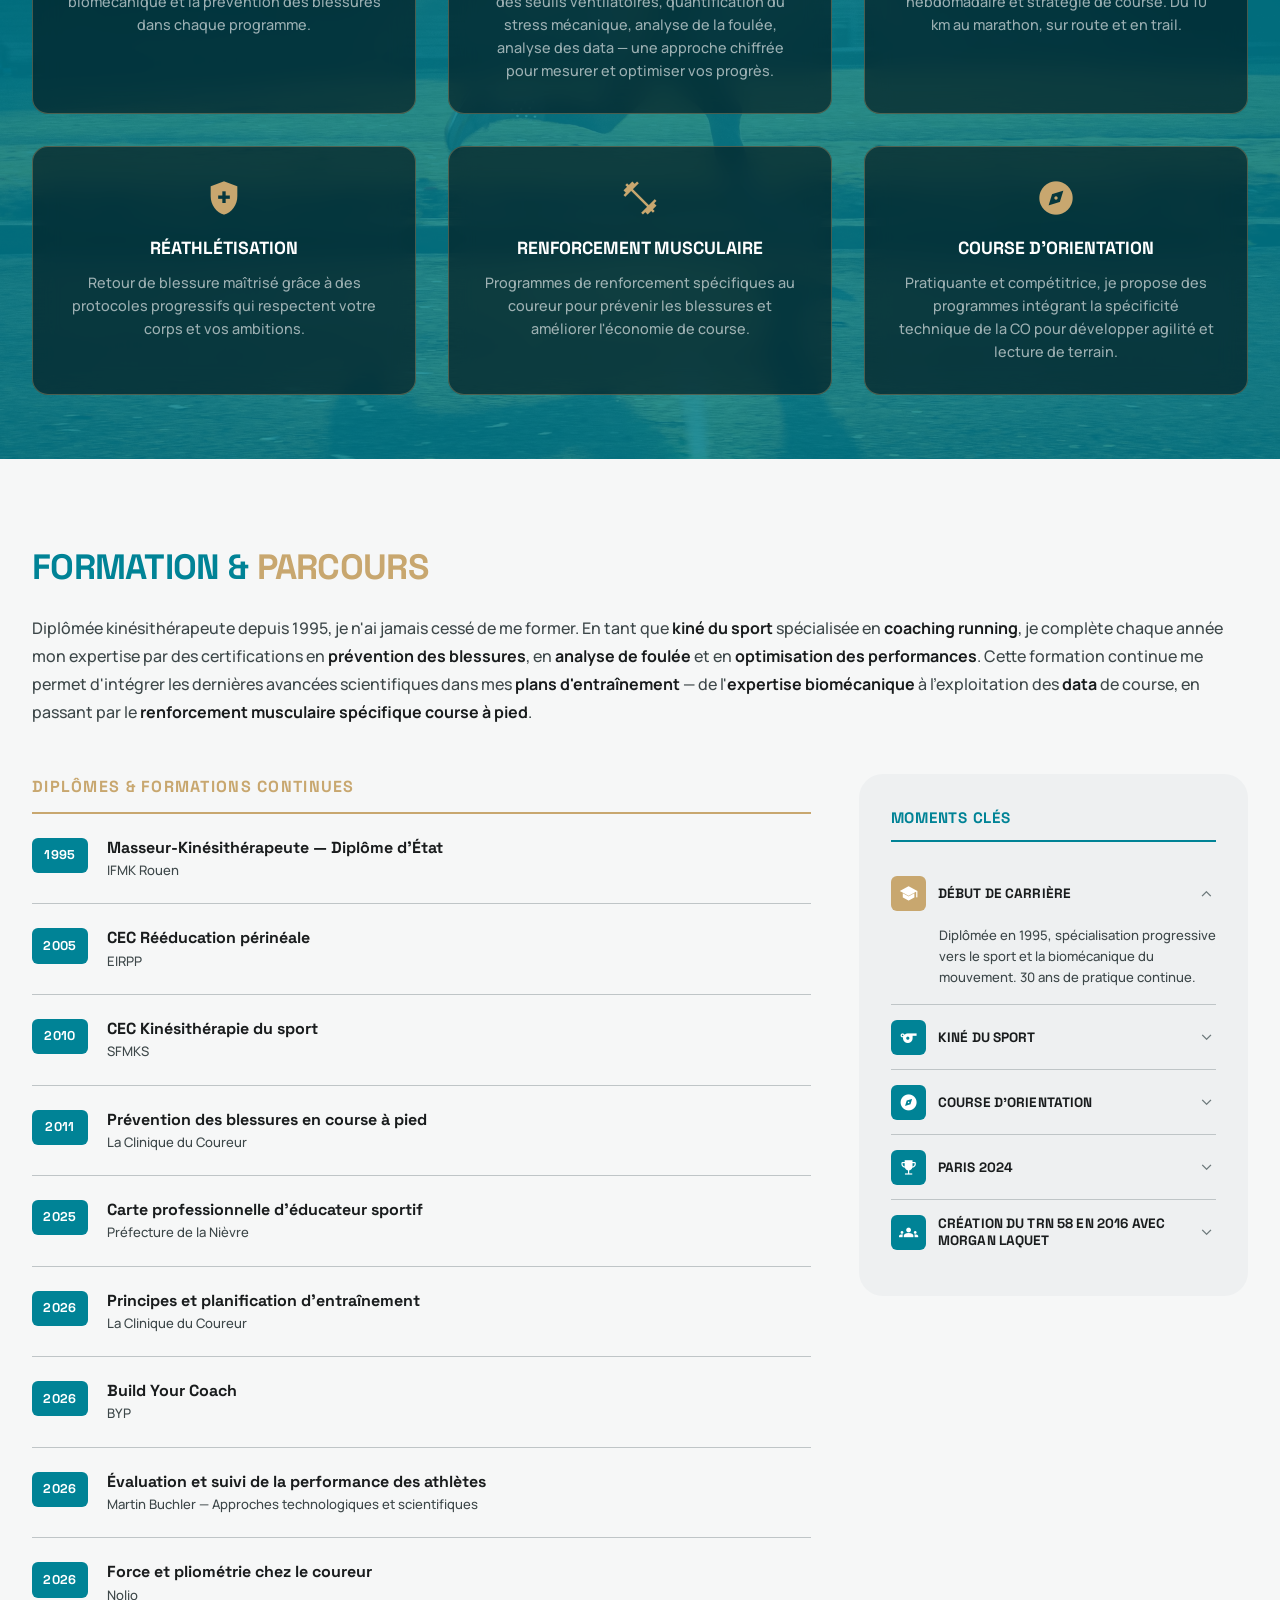
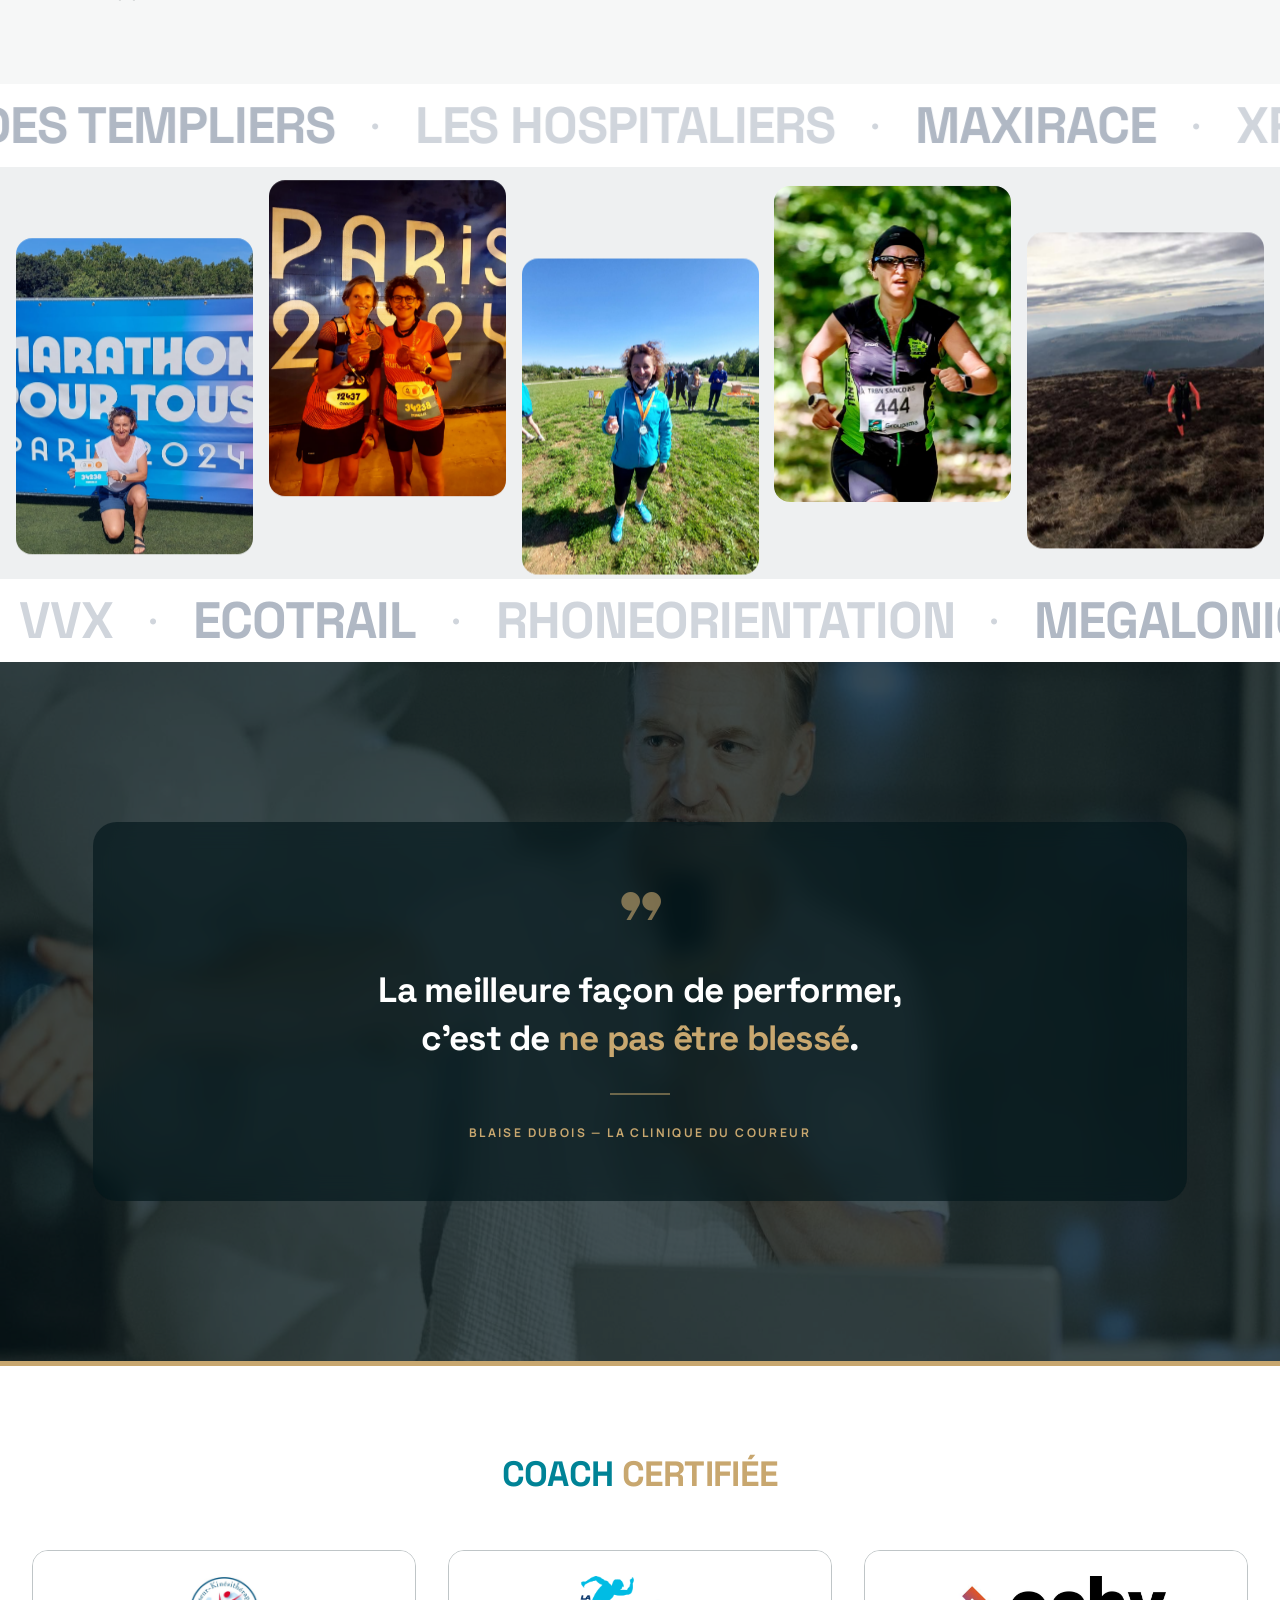
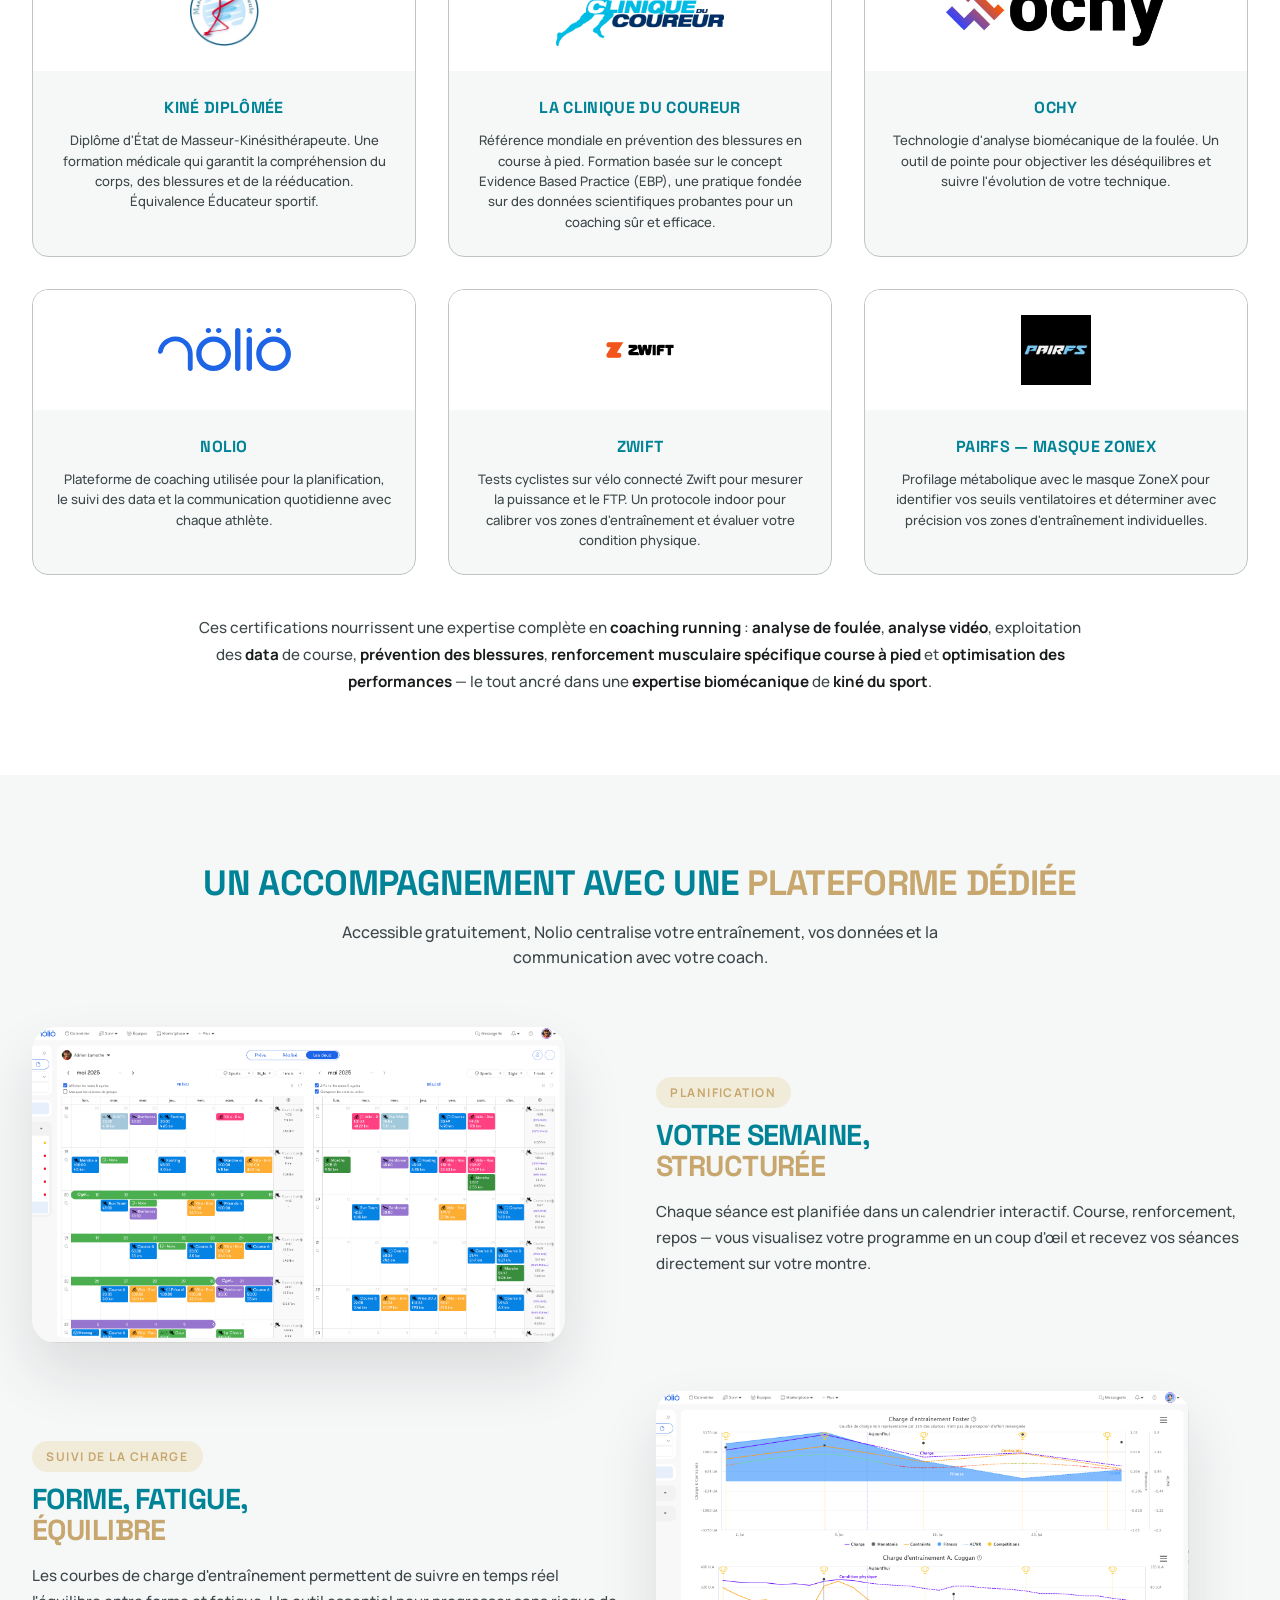
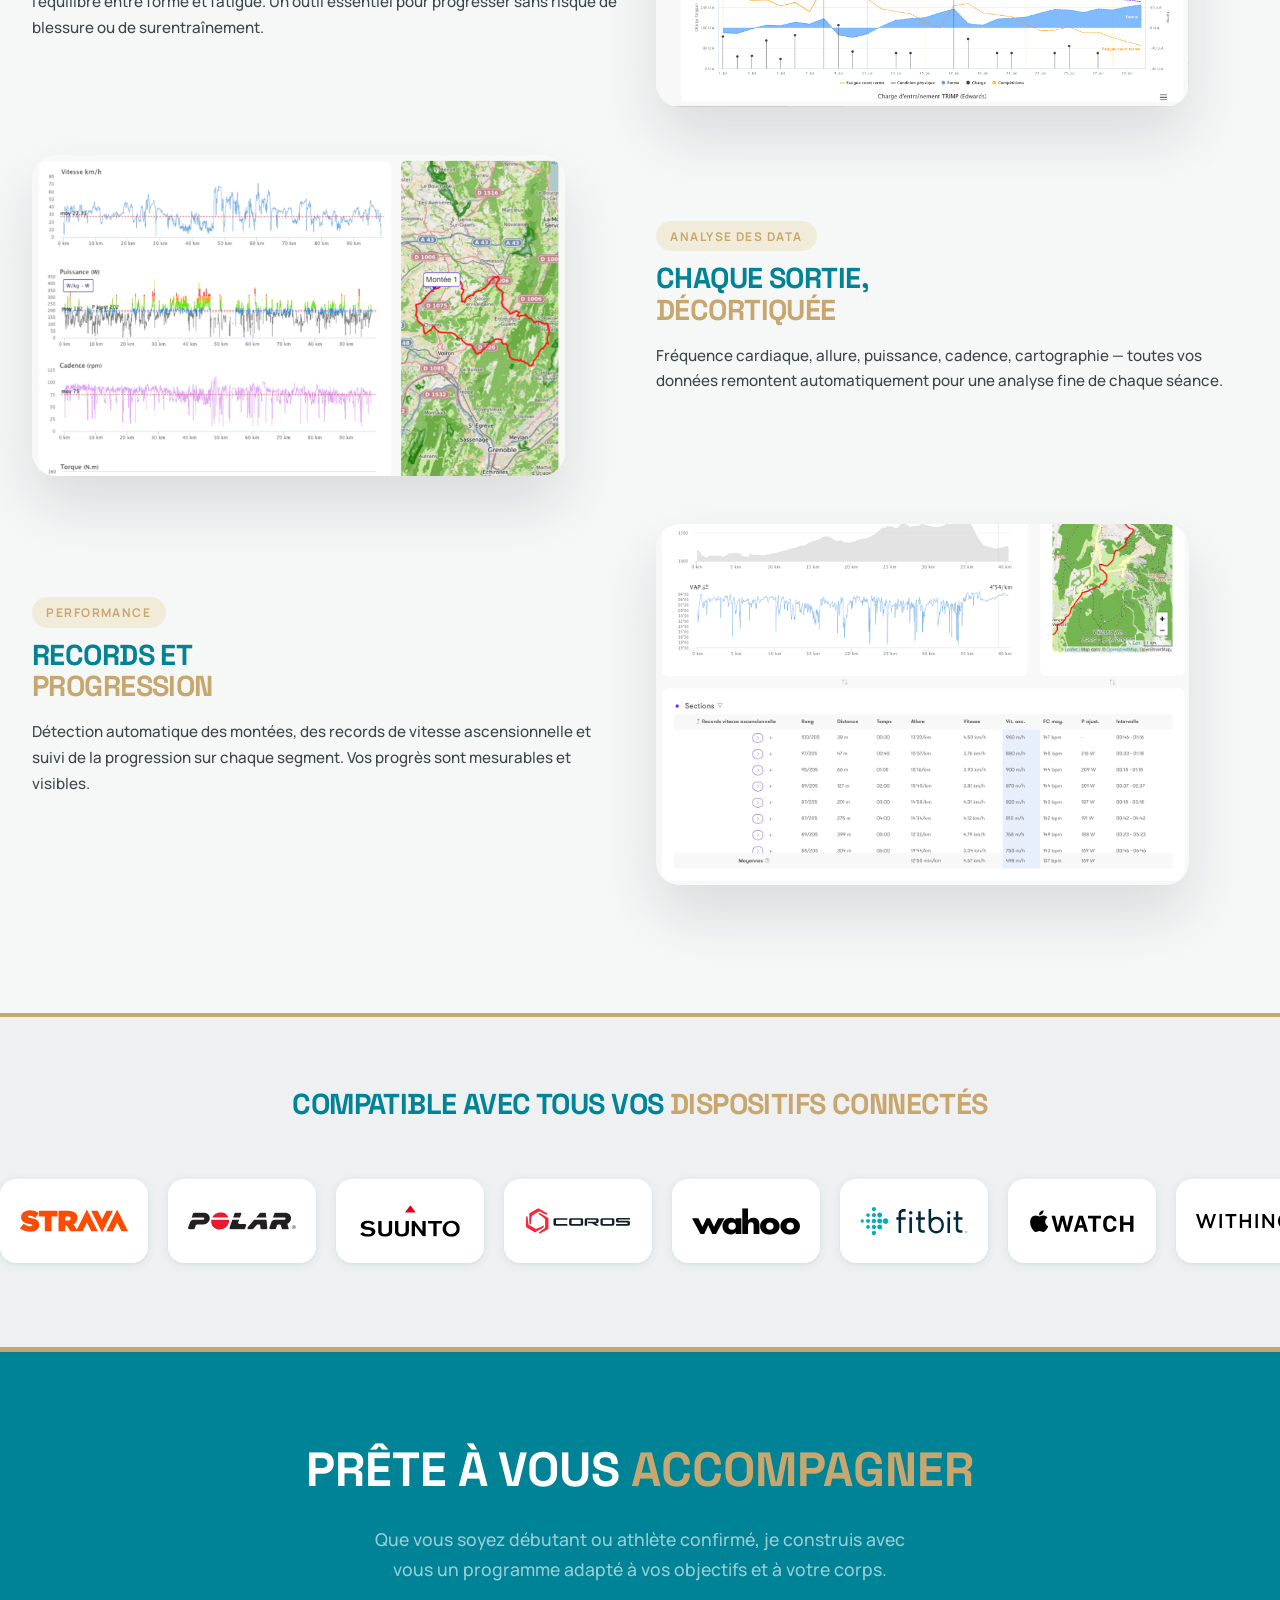
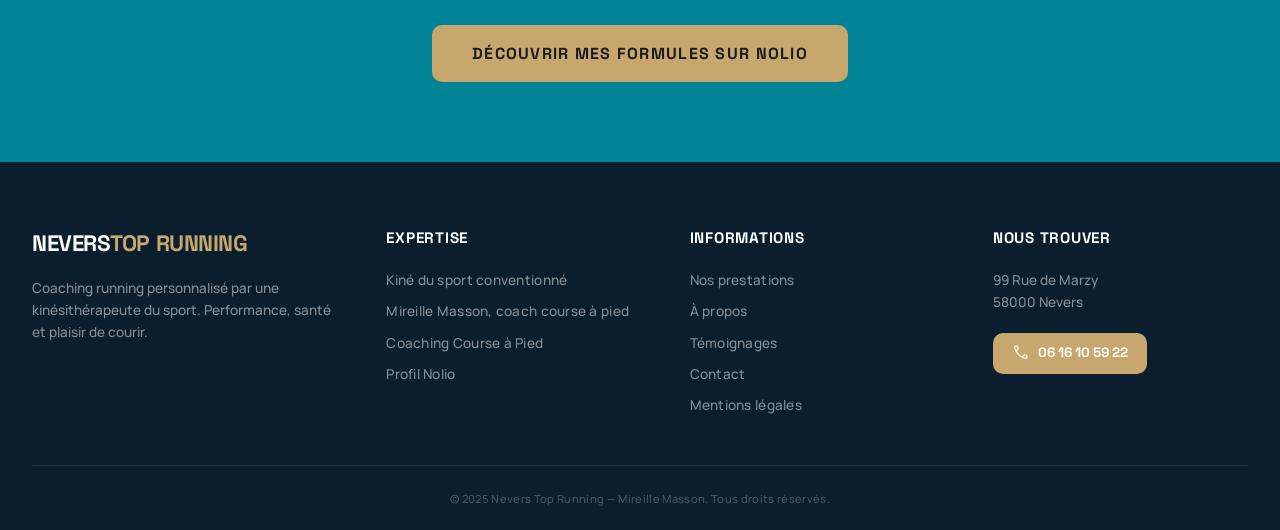
==== commit 602277d6: "Correcting menu" ====
--- a/coach-running.html
+++ b/coach-running.html
@@ -32,7 +32,7 @@
       style="display:none;visibility:hidden"></iframe></noscript>
   <!-- End Google Tag Manager (noscript) -->
   <!-- Nav -->
-  <nav class="nav">
+  <nav class="nav" id="nav">
     <div class="nav__inner">
       <a href="index.html" class="nav__logo">Nevers<span class="nav__logo-accent">Top&nbsp;Running</span></a>
       <div class="nav__links">
@@ -41,14 +41,29 @@
         <a href="coaching-course-a-pied.html" class="nav__link">Coaching</a>
         <a href="coach-running.html" class="nav__link active" style="color:var(--tertiary);">À Propos</a>
         <a href="temoignages.html" class="nav__link">Témoignages</a>
-        <a href="index.html#contact" class="nav__link">Contact</a>
-      </div>
-      <div style="display:flex;">
+        <a href="contact.html" class="nav__link">Contact</a>
+      </div>
+      <div class="nav__cta-wrap" style="display:flex;">
         <a href="https://www.nolio.io/coach/masson.mireille40@gmail.com/" target="_blank" rel="noopener"
           class="nav__cta">S'entraîner</a>
       </div>
+      <button class="nav__burger" id="burger" aria-label="Menu">
+        <span></span><span></span><span></span>
+      </button>
     </div>
   </nav>
+
+  <!-- Mobile menu -->
+  <div class="nav__mobile" id="mobileMenu">
+    <a href="index.html" class="mobile-link">Accueil</a>
+    <a href="index.html#prestations" class="mobile-link">Prestations</a>
+    <a href="coaching-course-a-pied.html" class="mobile-link">Coaching</a>
+    <a href="coach-running.html" class="mobile-link" style="color:var(--tertiary);">À Propos</a>
+    <a href="temoignages.html" class="mobile-link">Témoignages</a>
+    <a href="contact.html" class="mobile-link">Contact</a>
+    <a href="https://www.nolio.io/coach/masson.mireille40@gmail.com/" target="_blank" rel="noopener" class="mobile-link"
+      style="color:var(--tertiary);">S'entraîner</a>
+  </div>
 
   <!-- Page Hero -->
   <section class="page-hero">
